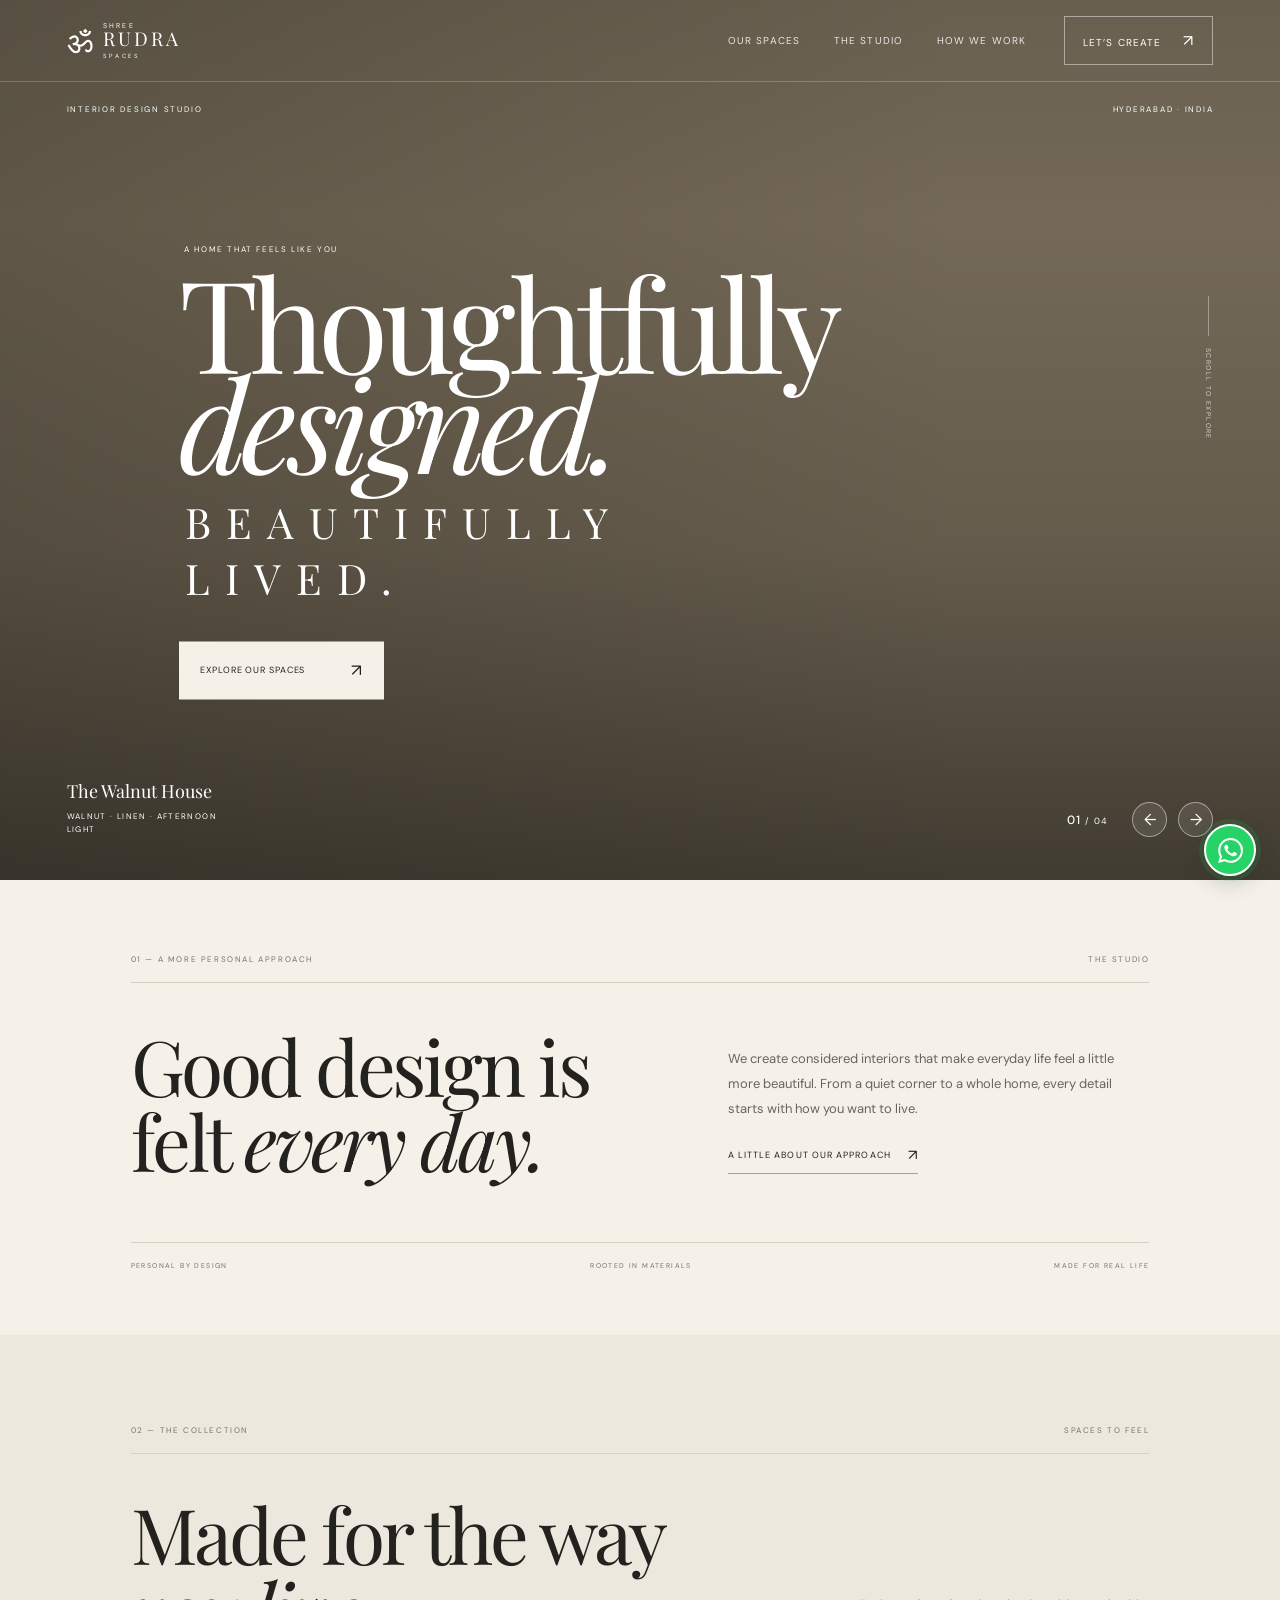
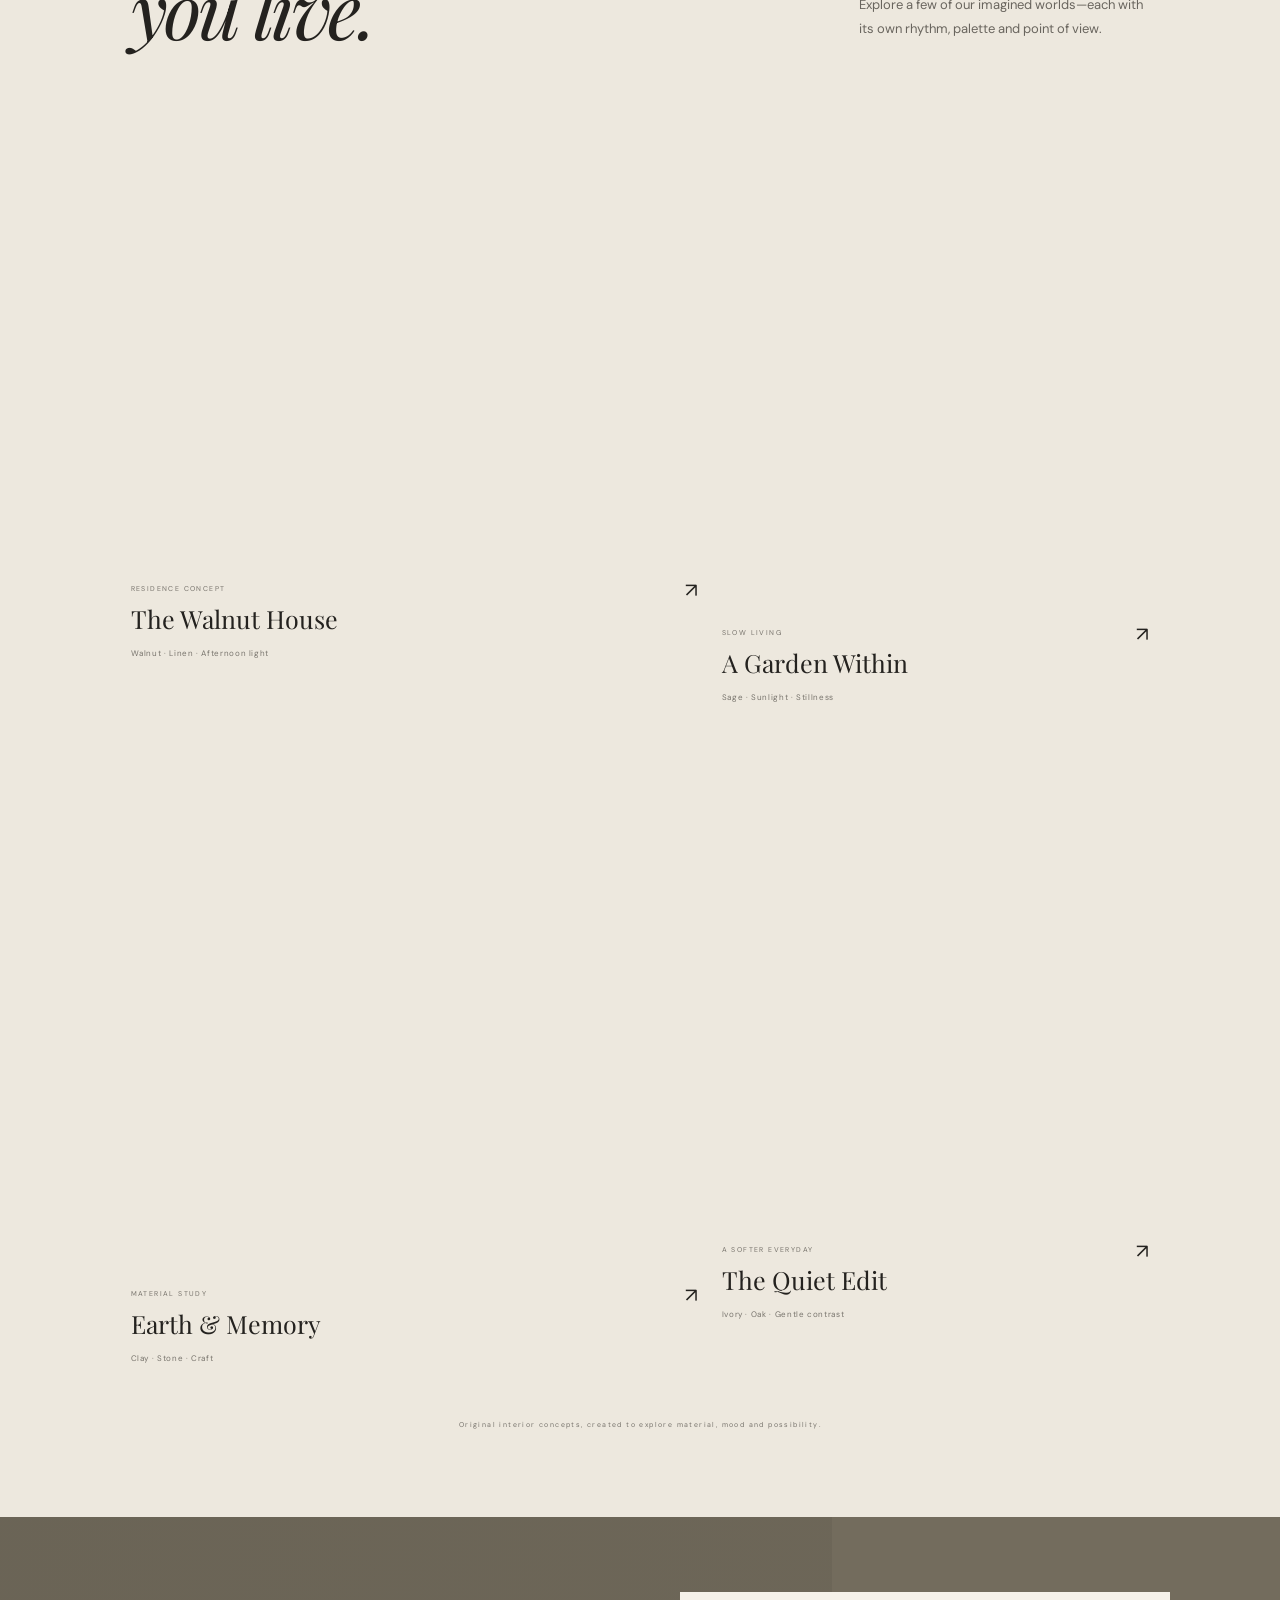
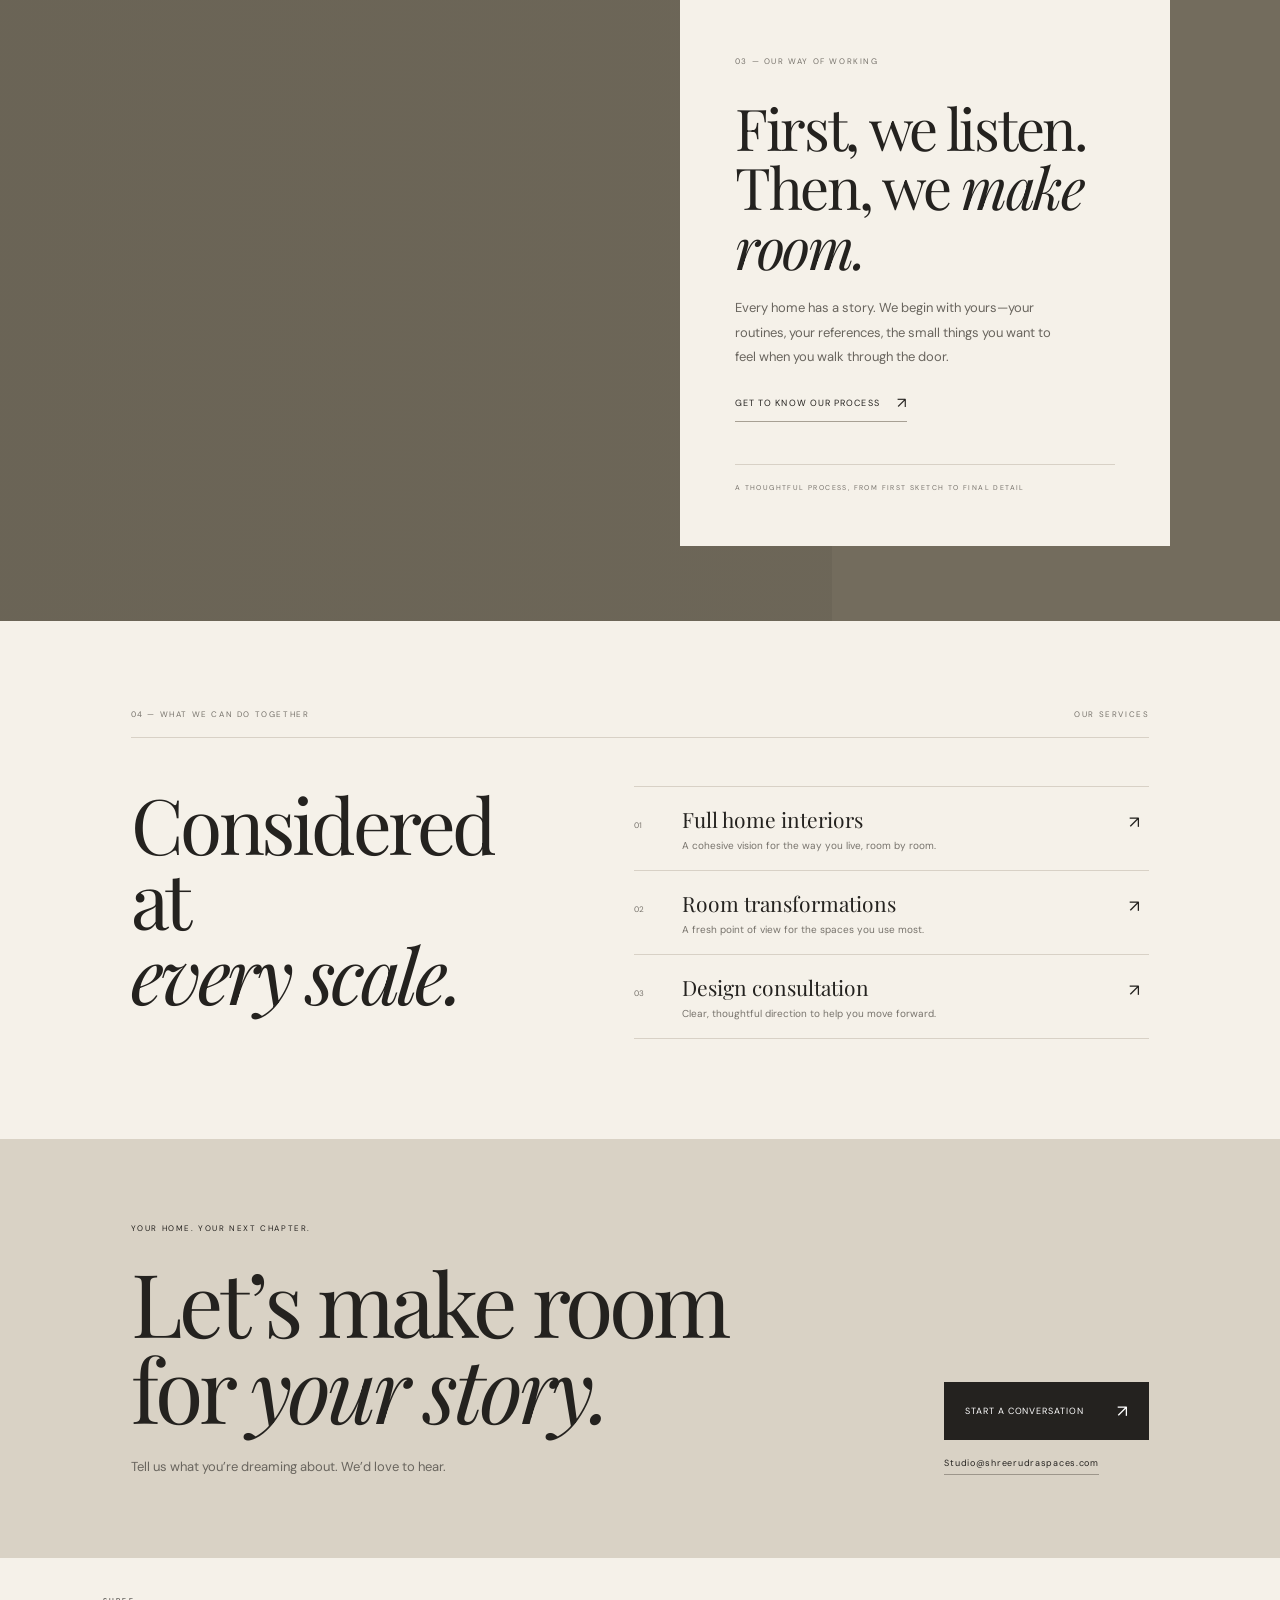
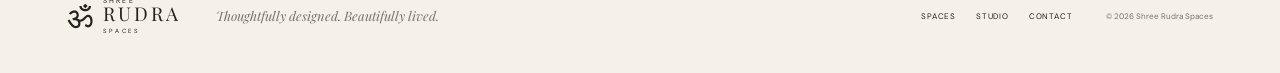
==== index.html @ 215e53d4 "Refresh WhatsApp icon styling on mobile" ====
<!doctype html>
<html lang="en">
  <head>
    <meta charset="UTF-8" />
    <meta name="viewport" content="width=device-width, initial-scale=1.0" />
    <meta name="theme-color" content="#f5f1e9" />
    <meta name="description" content="Shree Rudra Spaces creates thoughtful interiors shaped around the way you live." />
    <title>Shree Rudra Spaces — Thoughtfully designed. Beautifully lived.</title>
    <link rel="preconnect" href="https://fonts.googleapis.com" />
    <link rel="preconnect" href="https://fonts.gstatic.com" crossorigin />
    <link href="https://fonts.googleapis.com/css2?family=DM+Sans:wght@400;500;600&family=Playfair+Display:ital,wght@0,400;0,500;0,600;1,400;1,500&display=swap" rel="stylesheet" />
    <link rel="stylesheet" href="styles.css?v=3" />
    <script src="script.js" defer></script>
  </head>
  <body>
    <header class="site-header" id="top">
      <a class="brand" href="#top" aria-label="Shree Rudra Spaces home">
        <span class="brand-mark" aria-hidden="true">ॐ</span>
        <span class="brand-name"><small>SHREE</small><strong>RUDRA</strong><small class="brand-spaces">SPACES</small></span>
      </a>
      <nav class="desktop-nav" aria-label="Main navigation">
        <a href="#spaces">Our spaces</a><a href="#studio">The studio</a><a href="#process">How we work</a>
      </nav>
      <a class="header-cta" href="#contact">Let’s create <span aria-hidden="true">↗</span></a>
      <button class="menu-toggle" type="button" aria-label="Open navigation" aria-expanded="false"><span></span><span></span></button>
    </header>

    <main>
      <section class="hero" aria-label="Featured interior">
        <div class="hero-image" id="heroImage" role="img" aria-label="Warm contemporary living room with natural wood and linen"></div>
        <div class="hero-shade"></div>
        <div class="hero-topline"><span>INTERIOR DESIGN STUDIO</span><span>HYDERABAD · INDIA</span></div>
        <div class="hero-content">
          <p class="eyebrow hero-eyebrow">A HOME THAT FEELS LIKE YOU</p>
          <h1>Thoughtfully<br /><em>designed.</em></h1>
          <p class="hero-subtitle">Beautifully lived.</p>
          <a href="#spaces" class="button button-light">Explore our spaces <span>↗</span></a>
        </div>
        <div class="hero-caption"><span class="caption-title" id="slideTitle">The Walnut House</span><span id="slideNote">Walnut · Linen · Afternoon light</span></div>
        <div class="hero-controls"><span class="slide-count"><b id="slideNumber">01</b> / 04</span><button aria-label="Previous space" id="prevSlide">←</button><button aria-label="Next space" id="nextSlide">→</button></div>
        <a class="scroll-cue" href="#studio"><span></span> SCROLL TO EXPLORE</a>
      </section>

      <section class="intro section-pad" id="studio">
        <div class="section-kicker"><span>01 — A MORE PERSONAL APPROACH</span><span>THE STUDIO</span></div>
        <div class="intro-grid">
          <h2>Good design is<br />felt <em>every day.</em></h2>
          <div class="intro-copy"><p>We create considered interiors that make everyday life feel a little more beautiful. From a quiet corner to a whole home, every detail starts with how you want to live.</p><a class="text-link" href="#process">A little about our approach <span>↗</span></a></div>
        </div>
        <div class="values-row"><span>PERSONAL BY DESIGN</span><span>ROOTED IN MATERIALS</span><span>MADE FOR REAL LIFE</span></div>
      </section>

      <section class="spaces section-pad" id="spaces">
        <div class="section-kicker"><span>02 — THE COLLECTION</span><span>SPACES TO FEEL</span></div>
        <div class="section-heading"><h2>Made for the way<br /><em>you live.</em></h2><p>Explore a few of our imagined worlds—each with its own rhythm, palette and point of view.</p></div>
        <div class="project-grid">
          <a class="project-card project-large" href="#contact" aria-label="Discuss The Walnut House concept">
            <div class="project-image image-walnut"></div><div class="project-meta"><div><span class="project-type">RESIDENCE CONCEPT</span><h3>The Walnut House</h3><span class="project-tags">Walnut · Linen · Afternoon light</span></div><span class="project-arrow">↗</span></div>
          </a>
          <a class="project-card project-small garden-card" href="#contact" aria-label="Discuss A Garden Within concept">
            <div class="project-image image-garden"></div><div class="project-meta"><div><span class="project-type">SLOW LIVING</span><h3>A Garden Within</h3><span class="project-tags">Sage · Sunlight · Stillness</span></div><span class="project-arrow">↗</span></div>
          </a>
          <a class="project-card project-small earth-card" href="#contact" aria-label="Discuss Earth and Memory concept">
            <div class="project-image image-earth"></div><div class="project-meta"><div><span class="project-type">MATERIAL STUDY</span><h3>Earth &amp; Memory</h3><span class="project-tags">Clay · Stone · Craft</span></div><span class="project-arrow">↗</span></div>
          </a>
          <a class="project-card project-large quiet-card" href="#contact" aria-label="Discuss The Quiet Edit concept">
            <div class="project-image image-quiet"></div><div class="project-meta"><div><span class="project-type">A SOFTER EVERYDAY</span><h3>The Quiet Edit</h3><span class="project-tags">Ivory · Oak · Gentle contrast</span></div><span class="project-arrow">↗</span></div>
          </a>
        </div>
        <p class="concept-note">Original interior concepts, created to explore material, mood and possibility.</p>
      </section>

      <section class="manifesto" id="process">
        <div class="manifesto-image" role="img" aria-label="Natural textures and sunlight across a thoughtfully designed living space"></div>
        <div class="manifesto-panel"><span class="eyebrow">03 — OUR WAY OF WORKING</span><h2>First, we listen.<br />Then, we <em>make room.</em></h2><p>Every home has a story. We begin with yours—your routines, your references, the small things you want to feel when you walk through the door.</p><a class="text-link" href="#contact">Get to know our process <span>↗</span></a><div class="manifesto-index">A THOUGHTFUL PROCESS, FROM FIRST SKETCH TO FINAL DETAIL</div></div>
      </section>

      <section class="services section-pad">
        <div class="section-kicker"><span>04 — WHAT WE CAN DO TOGETHER</span><span>OUR SERVICES</span></div>
        <div class="services-row"><h2>Considered at<br /><em>every scale.</em></h2><div class="service-list"><div><span>01</span><h3>Full home interiors</h3><p>A cohesive vision for the way you live, room by room.</p><b>↗</b></div><div><span>02</span><h3>Room transformations</h3><p>A fresh point of view for the spaces you use most.</p><b>↗</b></div><div><span>03</span><h3>Design consultation</h3><p>Clear, thoughtful direction to help you move forward.</p><b>↗</b></div></div></div>
      </section>

      <section class="contact" id="contact">
        <div class="contact-text"><span class="eyebrow">YOUR HOME. YOUR NEXT CHAPTER.</span><h2>Let’s make room<br />for <em>your story.</em></h2><p>Tell us what you’re dreaming about. We’d love to hear.</p></div>
        <div class="contact-actions"><a class="button button-dark" href="https://wa.me/918121162266?text=Hi%20Shree%20Rudra%20Spaces%2C%20I%20would%20like%20to%20discuss%20my%20interiors" target="_blank" rel="noreferrer">Start a conversation <span>↗</span></a><a class="email-link" href="mailto:Studio@shreerudraspaces.com">Studio@shreerudraspaces.com</a></div>
      </section>
    </main>

    <footer class="site-footer"><a class="brand footer-brand" href="#top"><span class="brand-mark" aria-hidden="true">ॐ</span><span class="brand-name"><small>SHREE</small><strong>RUDRA</strong><small class="brand-spaces">SPACES</small></span></a><p>Thoughtfully designed. Beautifully lived.</p><div class="footer-links"><a href="#spaces">Spaces</a><a href="#studio">Studio</a><a href="#contact">Contact</a></div><span class="copyright">© 2026 Shree Rudra Spaces</span></footer>
    <a class="whatsapp-float" href="https://wa.me/918121162266?text=Hi%20Shree%20Rudra%20Spaces%2C%20I%20would%20like%20to%20discuss%20my%20interiors" target="_blank" rel="noreferrer" aria-label="Discuss your project on WhatsApp" title="Chat with us on WhatsApp">
      <svg viewBox="0 0 24 24" aria-hidden="true" focusable="false"><path d="M20.52 3.48A11.82 11.82 0 0 0 12.1 0C5.55 0 .22 5.33.22 11.89c0 2.1.55 4.16 1.6 5.97L.12 24l6.28-1.65a11.9 11.9 0 0 0 5.69 1.45h.01c6.55 0 11.89-5.34 11.9-11.9a11.82 11.82 0 0 0-3.48-8.42ZM12.1 21.78h-.01a9.88 9.88 0 0 1-5.03-1.38l-.36-.21-3.73.98.99-3.64-.24-.37a9.84 9.84 0 0 1-1.51-5.27c0-5.46 4.44-9.9 9.9-9.9a9.83 9.83 0 0 1 7.01 2.9 9.83 9.83 0 0 1 2.9 7.02c0 5.45-4.45 9.88-9.92 9.88Zm5.43-7.41c-.3-.15-1.76-.87-2.03-.97-.27-.1-.47-.15-.67.15-.2.3-.77.97-.94 1.17-.17.2-.35.22-.64.07-.3-.15-1.26-.46-2.4-1.47-.88-.79-1.48-1.76-1.65-2.06-.17-.3-.02-.46.13-.61.13-.13.3-.35.45-.52.15-.18.2-.3.3-.5.1-.2.05-.37-.03-.52-.07-.15-.67-1.62-.91-2.21-.24-.58-.49-.5-.67-.51l-.57-.01c-.2 0-.52.07-.79.37-.27.3-1.04 1.02-1.04 2.48 0 1.47 1.06 2.88 1.21 3.08.15.2 2.09 3.2 5.07 4.49.71.31 1.26.49 1.69.63.71.23 1.36.2 1.87.12.57-.08 1.76-.72 2.01-1.41.25-.7.25-1.29.17-1.42-.07-.12-.27-.2-.57-.35Z"/></svg>
    </a>
    <div class="mobile-menu" aria-hidden="true"><nav aria-label="Mobile navigation"><a href="#spaces">Our spaces <span>↗</span></a><a href="#studio">The studio <span>↗</span></a><a href="#process">How we work <span>↗</span></a><a href="#contact">Let’s create <span>↗</span></a></nav><p>SHREE RUDRA SPACES · HYDERABAD</p></div>
  </body>
</html>
---- styles.css ----
:root{--paper:#f5f1e9;--ink:#24221f;--muted:#77736c;--line:#d8d1c6;--olive:#65705b;--serif:'Playfair Display',Georgia,serif;--sans:'DM Sans',Arial,sans-serif}*{box-sizing:border-box}html{scroll-behavior:smooth}body{margin:0;background:var(--paper);color:var(--ink);font-family:var(--sans);font-size:14px;-webkit-font-smoothing:antialiased}a{color:inherit;text-decoration:none}button{font:inherit}.site-header{position:absolute;z-index:20;top:0;left:0;width:100%;height:82px;padding:0 5.2%;display:flex;align-items:center;justify-content:space-between;color:#fff;border-bottom:1px solid #ffffff35}.brand{display:flex;align-items:center;gap:10px}.brand-mark{font-family:var(--serif);font-size:31px;line-height:1}.brand-name{display:grid;line-height:1.05;letter-spacing:.16em}.brand-name small{font-size:7px;letter-spacing:.33em}.brand-name strong{font-family:var(--serif);font-weight:400;font-size:19px;letter-spacing:.17em}.brand-name .brand-spaces{font-size:6px;letter-spacing:.45em;margin-top:4px}.desktop-nav{display:flex;gap:34px;margin-left:auto;margin-right:38px}.desktop-nav a,.header-cta{font-size:10px;letter-spacing:.11em;text-transform:uppercase}.desktop-nav a{opacity:.86;transition:opacity .2s}.desktop-nav a:hover{opacity:1}.header-cta{border:1px solid #ffffff75;padding:13px 18px}.header-cta span{font-size:16px;margin-left:18px}.menu-toggle{display:none}.hero{height:min(880px,100svh);min-height:650px;position:relative;overflow:hidden;color:white;background:#746957}.hero-image,.hero-shade,.manifesto-image{position:absolute;inset:0}.hero-image{background-image:url('https://images.unsplash.com/photo-1600210492486-724fe5c67fb0?auto=format&fit=crop&w=2200&q=88');background-size:cover;background-position:center 53%;transition:background-image .6s ease,transform 1.1s ease}.hero:hover .hero-image{transform:scale(1.025)}.hero-shade{background:linear-gradient(180deg,#1a19151f 0%,#1a191500 25%,#1a19152b 62%,#1a191592 100%),linear-gradient(90deg,#17151038,transparent 75%)}.hero-topline{position:absolute;top:104px;left:5.2%;right:5.2%;display:flex;justify-content:space-between;font-size:8px;letter-spacing:.22em}.hero-content{position:absolute;left:14%;top:50%;transform:translateY(-43%);max-width:540px}.eyebrow,.section-kicker,.project-type,.values-row,.concept-note,.manifesto-index,.scroll-cue{font-size:8px;letter-spacing:.2em}.hero-eyebrow{margin:0 0 18px 5px}.hero h1{font-family:var(--serif);font-weight:400;font-size:clamp(72px,10vw,150px);line-height:.78;letter-spacing:-.055em;margin:0}.hero h1 em,.section-heading h2 em,.intro h2 em,.manifesto-panel h2 em,.services h2 em,.contact h2 em{font-weight:400}.hero-subtitle{font-family:var(--serif);font-size:clamp(22px,3.5vw,42px);letter-spacing:.36em;text-transform:uppercase;margin:22px 0 35px 6px}.button{display:inline-flex;align-items:center;justify-content:space-between;gap:28px;padding:18px 21px;font-size:9px;letter-spacing:.1em;text-transform:uppercase;min-width:205px}.button span{font-size:17px}.button-light{background:var(--paper);color:var(--ink)}.hero-caption{position:absolute;left:5.2%;bottom:44px;display:flex;flex-direction:column;gap:7px}.caption-title{font-family:var(--serif);font-size:18px}.hero-caption span:last-child{font-size:8px;letter-spacing:.17em;text-transform:uppercase;max-width:170px;line-height:1.6}.hero-controls{position:absolute;right:5.2%;bottom:43px;display:flex;align-items:center;gap:11px}.slide-count{font-size:9px;letter-spacing:.15em;margin-right:13px}.slide-count b{font-weight:500;font-size:12px}.hero-controls button{height:35px;width:35px;color:white;background:#ffffff18;border:1px solid #ffffff75;border-radius:50%;cursor:pointer;font-size:16px;transition:background .2s}.hero-controls button:hover{background:#ffffff46}.scroll-cue{position:absolute;bottom:50%;right:5.2%;writing-mode:vertical-rl;display:flex;align-items:center;gap:12px;opacity:.7;font-size:7px}.scroll-cue span{height:40px;border-left:1px solid #ffffff85}.section-pad{padding:92px 10.2%}.intro{padding-top:74px;padding-bottom:65px}.section-kicker{display:flex;justify-content:space-between;color:var(--muted);padding-bottom:18px;border-bottom:1px solid var(--line)}.intro-grid{display:grid;grid-template-columns:1.1fr .9fr;gap:8%;align-items:end;padding:45px 0 63px}.intro h2,.section-heading h2,.services h2,.contact h2{font-family:var(--serif);font-weight:400;font-size:clamp(44px,6vw,82px);line-height:.98;letter-spacing:-.045em;margin:0}.intro-copy{max-width:390px;padding-bottom:5px}.intro-copy p,.section-heading p,.manifesto-panel>p,.contact-text>p{font-size:13px;line-height:1.9;color:#69655e;margin:0 0 22px}.text-link{display:inline-flex;align-items:center;gap:17px;font-size:9px;letter-spacing:.12em;text-transform:uppercase;border-bottom:1px solid #a7a094;padding-bottom:8px}.text-link span{font-size:15px}.values-row{display:flex;justify-content:space-between;padding-top:18px;border-top:1px solid var(--line);color:#77736c;font-size:7px}.spaces{background:#ede8de;padding-top:90px;padding-bottom:88px}.section-heading{display:flex;justify-content:space-between;align-items:end;padding:42px 0 45px}.section-heading p{max-width:290px;margin:0 0 4px}.project-grid{display:grid;grid-template-columns:1.14fr .86fr;gap:48px 24px;align-items:start}.project-card{display:block;min-width:0}.project-small{margin-top:104px}.project-image{height:410px;background-size:cover;background-position:center;transition:transform .8s cubic-bezier(.2,.7,.2,1)}.project-card:hover .project-image{transform:scale(1.025)}.project-large .project-image{height:470px}.image-walnut{background-image:url('https://images.unsplash.com/photo-1600210492486-724fe5c67fb0?auto=format&fit=crop&w=1300&q=85')}.image-garden{background-image:url('https://images.unsplash.com/photo-1600607687939-ce8a6c25118c?auto=format&fit=crop&w=1100&q=85')}.image-earth{background-image:url('https://images.unsplash.com/photo-1600566753086-00f18fb6b3ea?auto=format&fit=crop&w=1100&q=85')}.image-quiet{background-image:url('https://images.unsplash.com/photo-1600607687920-4e2a09cf159d?auto=format&fit=crop&w=1300&q=85')}.project-meta{display:flex;justify-content:space-between;align-items:start;padding-top:16px}.project-type{color:var(--muted);font-size:7px}.project-meta h3{font-family:var(--serif);font-size:25px;font-weight:400;margin:7px 0}.project-tags{font-size:8px;letter-spacing:.08em;color:#77736c}.project-arrow{font-size:20px;transition:transform .2s}.project-card:hover .project-arrow{transform:translate(3px,-3px)}.concept-note{text-align:center;color:var(--muted);font-size:7px;margin:55px 0 0}.manifesto{position:relative;min-height:610px;background:#736c5d;display:flex;justify-content:flex-end;align-items:center;padding:75px 10.2%;color:white;overflow:hidden}.manifesto-image{right:35%;background-image:linear-gradient(90deg,#25241d1c,#25241d15),url('https://images.unsplash.com/photo-1616486338812-3dadae4b4ace?auto=format&fit=crop&w=1500&q=85');background-size:cover;background-position:center}.manifesto-panel{position:relative;z-index:1;background:var(--paper);color:var(--ink);width:min(490px,54%);padding:58px 55px 52px;margin-right:-2%}.manifesto-panel .eyebrow{color:var(--muted)}.manifesto-panel h2{font-family:var(--serif);font-size:clamp(36px,4.5vw,60px);font-weight:400;line-height:1.03;letter-spacing:-.04em;margin:30px 0 20px}.manifesto-panel>p{max-width:330px}.manifesto-index{color:var(--muted);border-top:1px solid var(--line);margin-top:42px;padding-top:17px;font-size:7px;line-height:1.7}.services{padding-top:88px;padding-bottom:100px}.services-row{display:grid;grid-template-columns:.85fr 1.15fr;gap:12%;padding-top:48px}.service-list>div{display:grid;grid-template-columns:32px 1fr 20px;column-gap:16px;align-items:baseline;padding:18px 0;border-bottom:1px solid var(--line)}.service-list>div:first-child{border-top:1px solid var(--line)}.service-list>div>span{font-size:8px;color:var(--muted)}.service-list h3{font-family:var(--serif);font-size:21px;font-weight:400;margin:0}.service-list p{grid-column:2;margin:6px 0 0;color:var(--muted);font-size:10px}.service-list b{grid-column:3;grid-row:1/3;font-weight:400;font-size:17px}.contact{background:#d9d2c5;padding:78px 10.2%;display:flex;justify-content:space-between;align-items:end;gap:30px}.contact h2{font-size:clamp(48px,7vw,88px);margin:24px 0}.contact-text>p{margin:0}.contact-actions{display:flex;flex-direction:column;align-items:flex-start;gap:17px;padding-bottom:5px}.button-dark{background:var(--ink);color:white}.email-link{font-size:9px;letter-spacing:.08em;border-bottom:1px solid #9d968b;padding-bottom:5px}.site-footer{padding:36px 5.2%;display:grid;grid-template-columns:auto 1fr auto auto;align-items:center;gap:34px}.footer-brand{color:var(--ink)}.site-footer>p{font-family:var(--serif);font-style:italic;color:var(--muted);font-size:13px}.footer-links{display:flex;gap:20px;font-size:8px;letter-spacing:.1em;text-transform:uppercase}.copyright{font-size:8px;color:var(--muted)}.whatsapp-float{position:fixed;z-index:14;right:24px;bottom:24px;height:47px;width:47px;display:grid;place-items:center;background:#f8f5ef;color:#4d735e;border-radius:50%;box-shadow:0 4px 24px #1c1a151e;font-size:21px}.mobile-menu{display:none}
@media(max-width:800px){.site-header{height:72px;padding:0 6%}.desktop-nav,.header-cta{display:none}.menu-toggle{display:flex;flex-direction:column;gap:6px;align-items:center;justify-content:center;width:42px;height:42px;background:#ffffff12;border:1px solid #ffffff75;border-radius:50%;z-index:24}.menu-toggle span{width:15px;border-top:1px solid white;transition:transform .25s}.menu-toggle[aria-expanded=true] span:first-child{transform:translateY(3.5px) rotate(45deg)}.menu-toggle[aria-expanded=true] span:last-child{transform:translateY(-3.5px) rotate(-45deg)}.mobile-menu{position:fixed;display:flex;z-index:19;inset:0;background:var(--paper);color:var(--ink);padding:130px 8% 35px;flex-direction:column;justify-content:space-between;opacity:0;visibility:hidden;transition:opacity .25s,visibility .25s}.mobile-menu.open{opacity:1;visibility:visible}.mobile-menu nav{display:flex;flex-direction:column}.mobile-menu nav a{font-family:var(--serif);font-size:clamp(38px,10vw,58px);padding:17px 0;border-bottom:1px solid var(--line)}.mobile-menu nav a span{font-family:var(--sans);font-size:15px;float:right;margin-top:13px}.mobile-menu p{font-size:8px;letter-spacing:.18em;color:var(--muted)}.hero{min-height:620px;height:92svh}.hero-image{background-position:58% center}.hero-content{left:8%;top:49%;transform:translateY(-40%)}.hero h1{font-size:clamp(72px,14vw,118px)}.hero-subtitle{font-size:clamp(18px,4vw,30px);letter-spacing:.28em}.hero-topline{left:8%;right:8%;top:94px;font-size:7px}.scroll-cue{display:none}.hero-caption{left:8%;bottom:35px}.hero-controls{right:8%;bottom:35px}.section-pad{padding-left:8%;padding-right:8%}.intro{padding-top:63px}.intro-grid{gap:28px;padding:36px 0 45px}.intro h2,.section-heading h2,.services h2{font-size:clamp(44px,8vw,66px)}.section-heading{align-items:start;gap:28px}.section-heading p{max-width:220px}.project-grid{gap:36px 18px}.project-image{height:300px}.project-large .project-image{height:370px}.project-small{margin-top:75px}.manifesto{padding:60px 7%;min-height:550px}.manifesto-image{right:28%}.manifesto-panel{width:62%;padding:42px 35px;margin-right:0}.services-row{gap:7%}.contact{padding:66px 8%}.site-footer{grid-template-columns:auto 1fr auto;gap:20px;padding:32px 6%}.site-footer>p{display:none}.copyright{grid-column:2/4;text-align:right}}
@media(max-width:560px){.hero{height:88svh;min-height:590px}.hero-image{background-position:58% center}.hero-shade{background:linear-gradient(180deg,#15140f32 0%,#15140f05 25%,#15140f25 55%,#15140fa6 100%)}.hero-topline{top:88px}.hero-content{left:8%;right:5%;top:47%}.hero h1{font-size:clamp(68px,18vw,95px)}.hero-subtitle{margin-top:18px;margin-bottom:28px}.button{min-width:190px;padding:16px 18px}.hero-caption{bottom:29px;max-width:145px}.caption-title{font-size:16px}.hero-controls{bottom:29px;gap:7px}.slide-count{margin-right:4px}.hero-controls button{height:32px;width:32px}.section-pad{padding:62px 7%}.section-kicker{font-size:7px;letter-spacing:.14em}.intro-grid{grid-template-columns:1fr;padding:34px 0 38px;gap:22px}.intro h2,.section-heading h2,.services h2{font-size:52px}.intro-copy p,.section-heading p,.manifesto-panel>p,.contact-text>p{font-size:12px}.values-row{gap:11px;font-size:6px;letter-spacing:.1em}.spaces{padding-top:62px;padding-bottom:62px}.section-heading{display:block;padding:34px 0 30px}.section-heading p{max-width:310px;margin-top:19px}.project-grid{grid-template-columns:1fr;gap:31px}.project-small{margin-top:0}.project-image,.project-large .project-image{height:clamp(260px,78vw,390px)}.project-meta h3{font-size:23px}.concept-note{line-height:1.8;margin-top:35px}.manifesto{min-height:0;padding:230px 7% 0;display:block;background:#ded8cc}.manifesto-image{inset:0 0 auto;height:300px}.manifesto-panel{width:100%;padding:38px 27px 32px;margin:0;transform:translateY(0)}.manifesto-panel h2{font-size:43px;margin:23px 0 17px}.manifesto-index{margin-top:28px}.services{padding-top:62px;padding-bottom:66px}.services-row{grid-template-columns:1fr;padding-top:34px;gap:29px}.service-list>div{grid-template-columns:25px 1fr 18px;gap:10px}.service-list h3{font-size:19px}.contact{display:block;padding:60px 7%}.contact h2{font-size:56px;margin:23px 0 16px}.contact-actions{margin-top:30px}.site-footer{grid-template-columns:auto 1fr;gap:22px;padding:28px 7%}.footer-links{grid-column:1/3;grid-row:2;justify-content:space-between;border-top:1px solid var(--line);padding-top:18px}.copyright{grid-column:1/3;text-align:left;font-size:7px}.whatsapp-float{right:15px;bottom:15px;width:43px;height:43px}.brand-name strong{font-size:17px}}
@media(prefers-reduced-motion:reduce){html{scroll-behavior:auto}*,*::before,*::after{transition-duration:.01ms!important;animation-duration:.01ms!important}}

/* Branded, high-contrast WhatsApp shortcut */
.whatsapp-float{width:52px;height:52px;background:#25d366;color:#fff;border:2px solid #fff;box-shadow:0 6px 22px #172a1d38,0 0 0 5px #25d36624;transition:transform .2s ease,box-shadow .2s ease,background-color .2s ease}
.whatsapp-float svg{display:block;width:25px;height:25px;fill:#fff}
.whatsapp-float:hover{background:#1fbd5a;transform:translateY(-3px);box-shadow:0 10px 26px #172a1d48,0 0 0 6px #25d3662b}
.whatsapp-float:focus-visible{outline:3px solid #24221f;outline-offset:4px}
@media(max-width:560px){.whatsapp-float{width:48px;height:48px}}
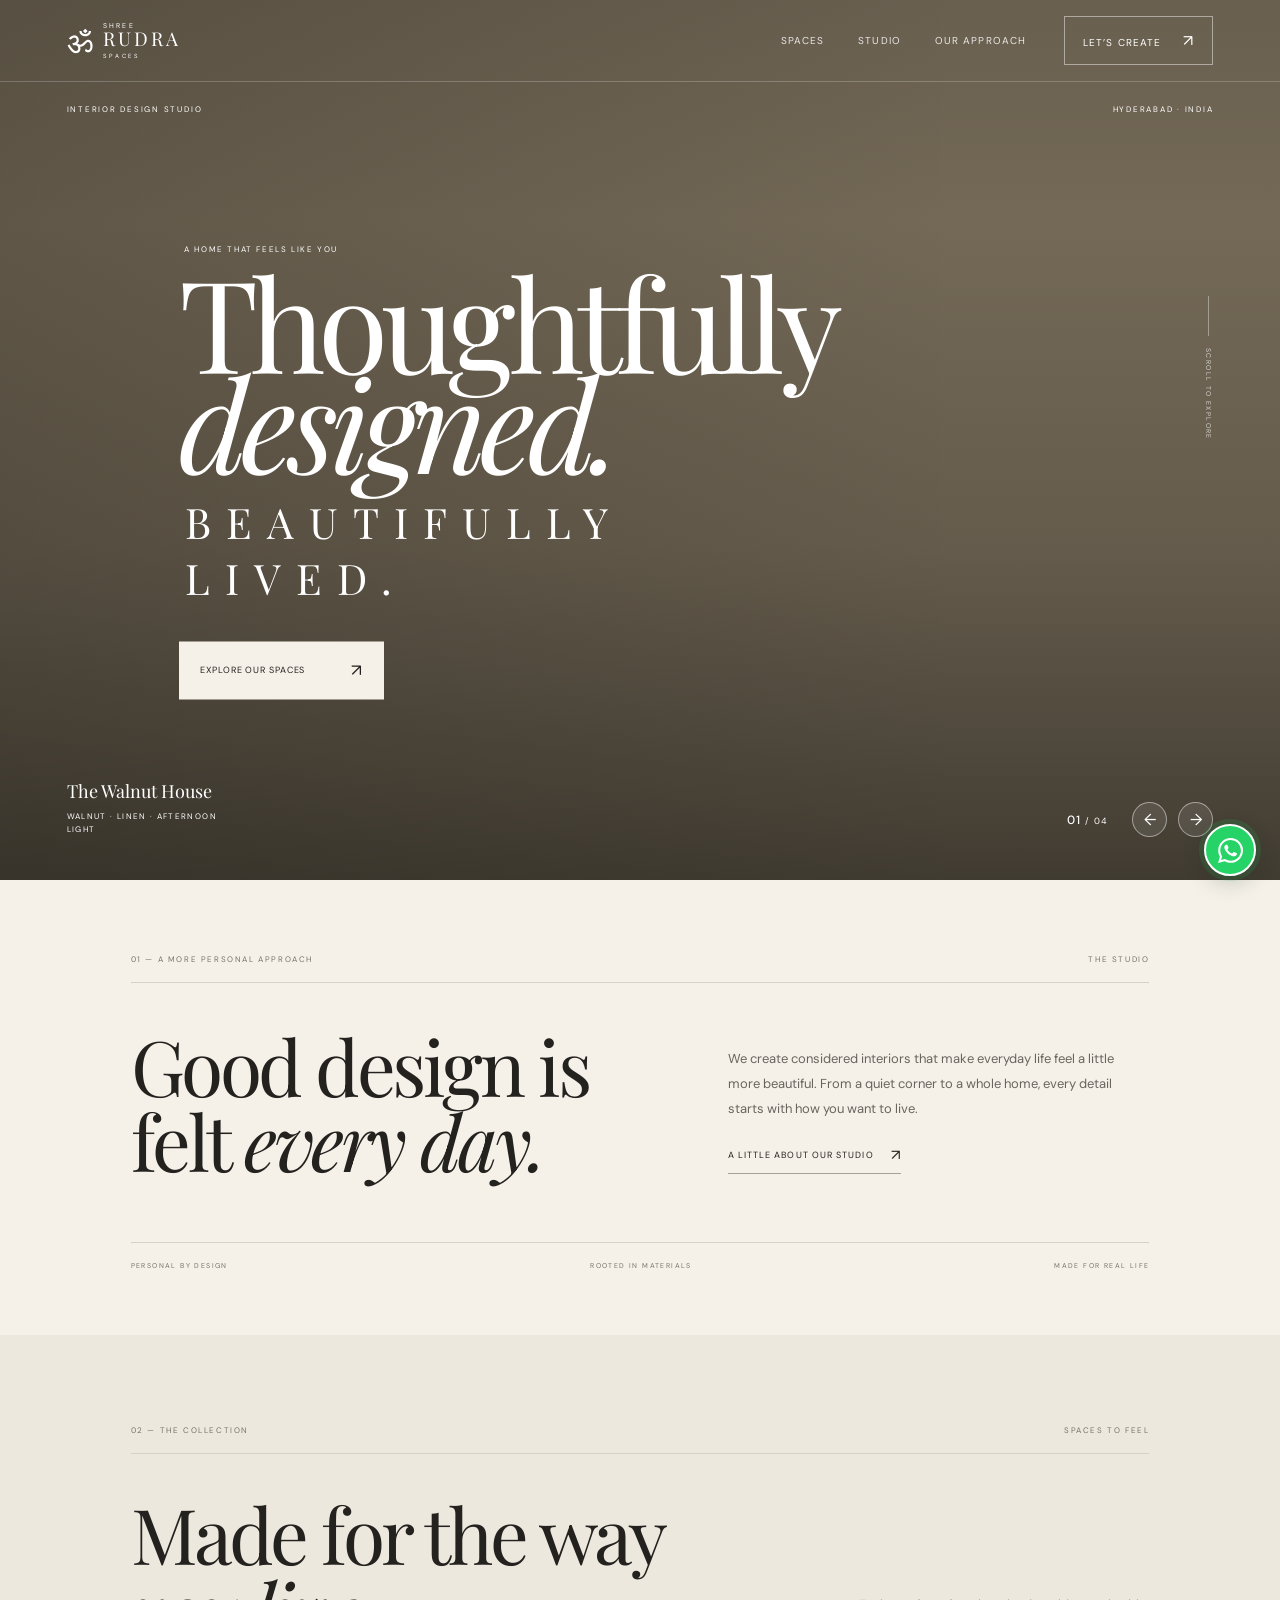
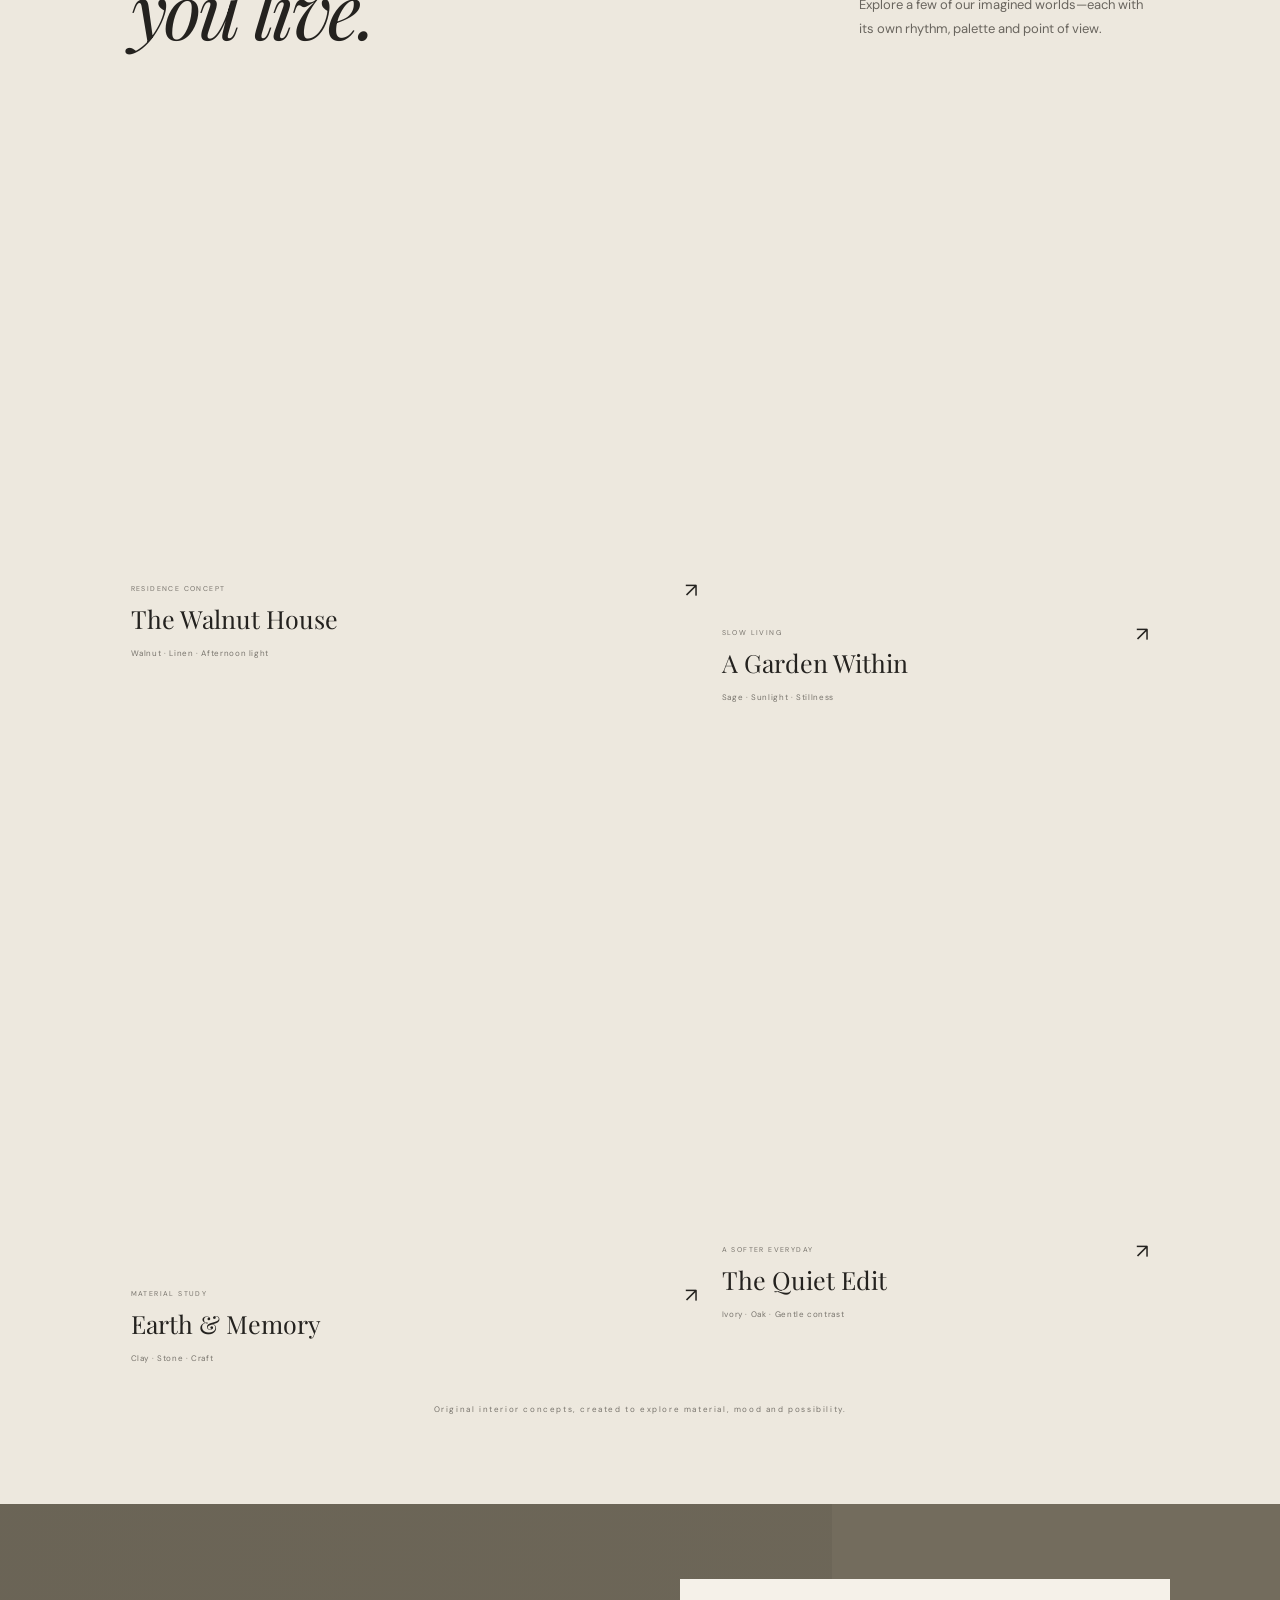
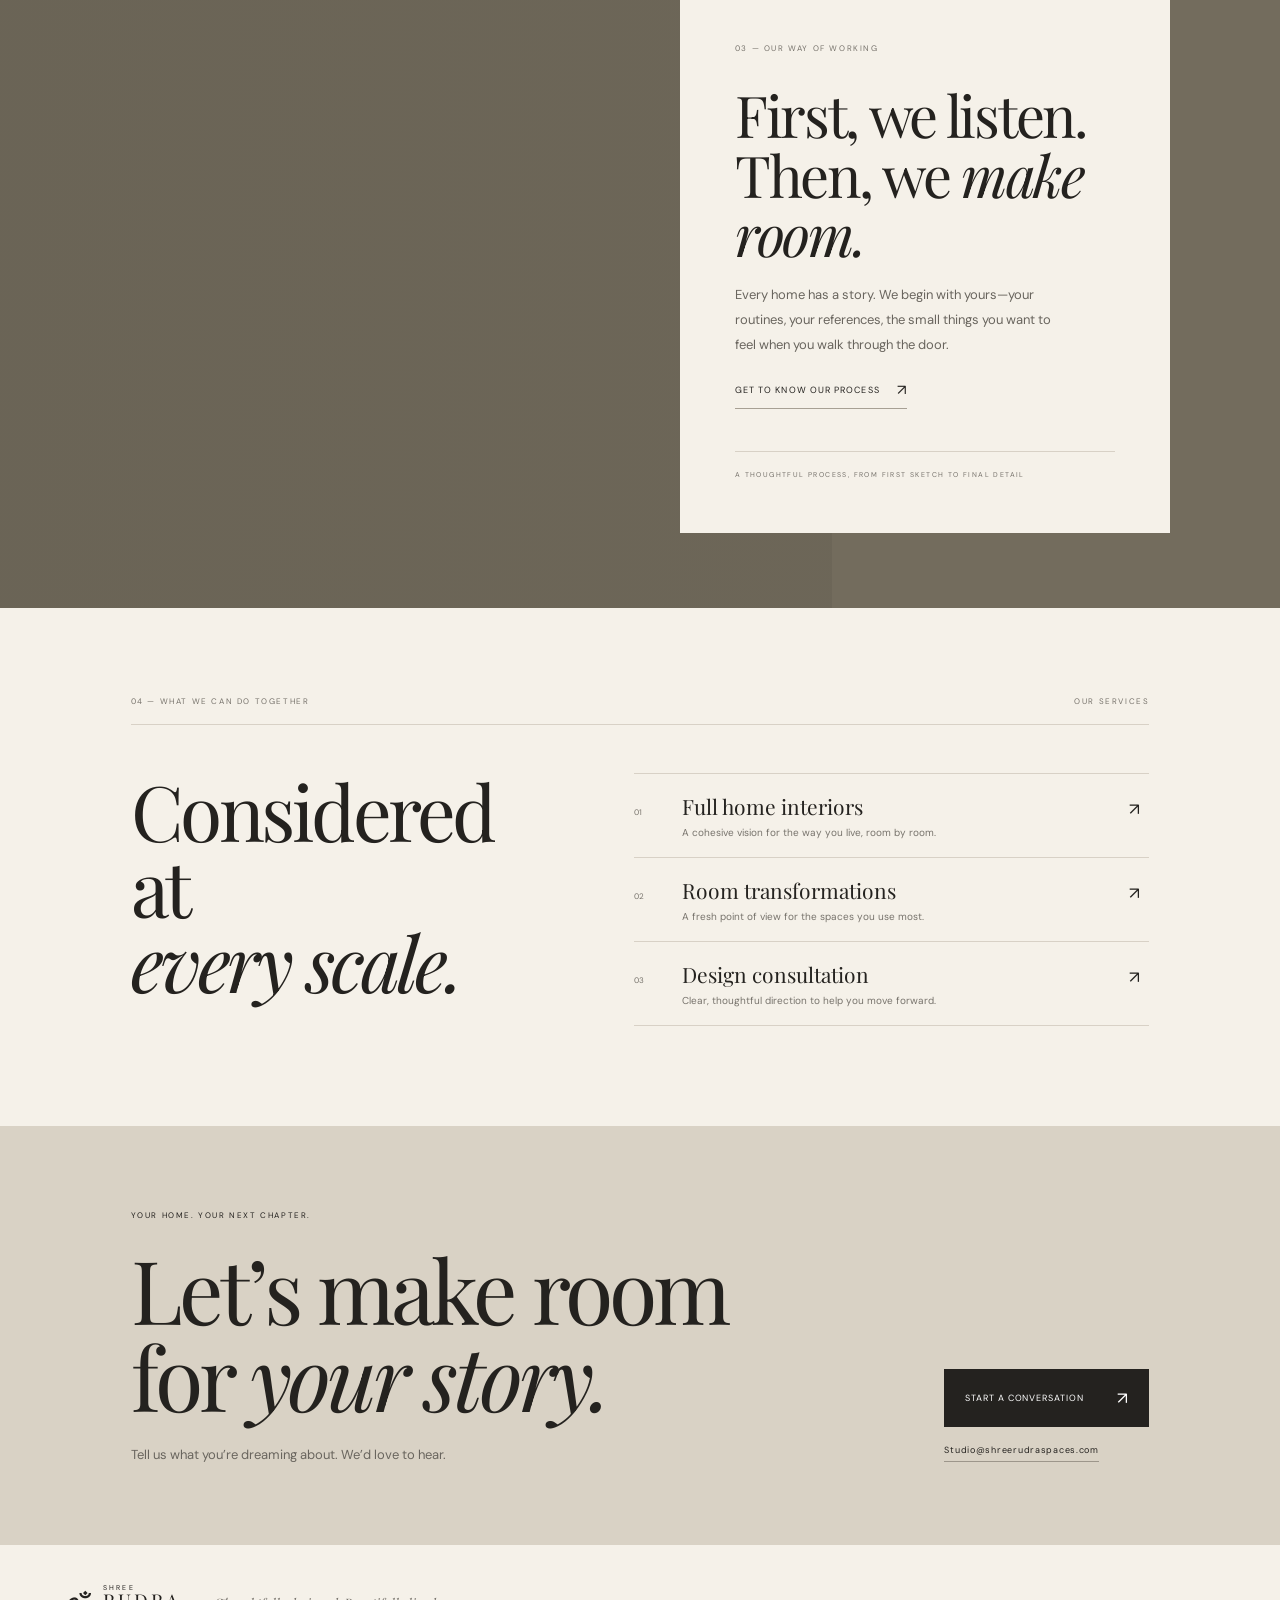
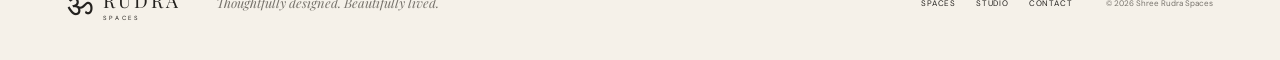
==== commit 3f0c0fb5: "Expand studio website pages and enquiry flow" ====
--- a/index.html
+++ b/index.html
@@ -9,19 +9,19 @@
     <link rel="preconnect" href="https://fonts.googleapis.com" />
     <link rel="preconnect" href="https://fonts.gstatic.com" crossorigin />
     <link href="https://fonts.googleapis.com/css2?family=DM+Sans:wght@400;500;600&family=Playfair+Display:ital,wght@0,400;0,500;0,600;1,400;1,500&display=swap" rel="stylesheet" />
-    <link rel="stylesheet" href="styles.css?v=3" />
+    <link rel="stylesheet" href="styles.css?v=5" />
     <script src="script.js" defer></script>
   </head>
   <body>
     <header class="site-header" id="top">
-      <a class="brand" href="#top" aria-label="Shree Rudra Spaces home">
+      <a class="brand" href="index.html" aria-label="Shree Rudra Spaces home">
         <span class="brand-mark" aria-hidden="true">ॐ</span>
         <span class="brand-name"><small>SHREE</small><strong>RUDRA</strong><small class="brand-spaces">SPACES</small></span>
       </a>
       <nav class="desktop-nav" aria-label="Main navigation">
-        <a href="#spaces">Our spaces</a><a href="#studio">The studio</a><a href="#process">How we work</a>
+        <a href="spaces.html">Spaces</a><a href="studio.html">Studio</a><a href="approach.html">Our approach</a>
       </nav>
-      <a class="header-cta" href="#contact">Let’s create <span aria-hidden="true">↗</span></a>
+      <a class="header-cta" href="contact.html">Let’s create <span aria-hidden="true">↗</span></a>
       <button class="menu-toggle" type="button" aria-label="Open navigation" aria-expanded="false"><span></span><span></span></button>
     </header>
 
@@ -34,7 +34,7 @@
           <p class="eyebrow hero-eyebrow">A HOME THAT FEELS LIKE YOU</p>
           <h1>Thoughtfully<br /><em>designed.</em></h1>
           <p class="hero-subtitle">Beautifully lived.</p>
-          <a href="#spaces" class="button button-light">Explore our spaces <span>↗</span></a>
+          <a href="spaces.html" class="button button-light">Explore our spaces <span>↗</span></a>
         </div>
         <div class="hero-caption"><span class="caption-title" id="slideTitle">The Walnut House</span><span id="slideNote">Walnut · Linen · Afternoon light</span></div>
         <div class="hero-controls"><span class="slide-count"><b id="slideNumber">01</b> / 04</span><button aria-label="Previous space" id="prevSlide">←</button><button aria-label="Next space" id="nextSlide">→</button></div>
@@ -45,7 +45,7 @@
         <div class="section-kicker"><span>01 — A MORE PERSONAL APPROACH</span><span>THE STUDIO</span></div>
         <div class="intro-grid">
           <h2>Good design is<br />felt <em>every day.</em></h2>
-          <div class="intro-copy"><p>We create considered interiors that make everyday life feel a little more beautiful. From a quiet corner to a whole home, every detail starts with how you want to live.</p><a class="text-link" href="#process">A little about our approach <span>↗</span></a></div>
+          <div class="intro-copy"><p>We create considered interiors that make everyday life feel a little more beautiful. From a quiet corner to a whole home, every detail starts with how you want to live.</p><a class="text-link" href="studio.html">A little about our studio <span>↗</span></a></div>
         </div>
         <div class="values-row"><span>PERSONAL BY DESIGN</span><span>ROOTED IN MATERIALS</span><span>MADE FOR REAL LIFE</span></div>
       </section>
@@ -54,16 +54,16 @@
         <div class="section-kicker"><span>02 — THE COLLECTION</span><span>SPACES TO FEEL</span></div>
         <div class="section-heading"><h2>Made for the way<br /><em>you live.</em></h2><p>Explore a few of our imagined worlds—each with its own rhythm, palette and point of view.</p></div>
         <div class="project-grid">
-          <a class="project-card project-large" href="#contact" aria-label="Discuss The Walnut House concept">
+          <a class="project-card project-large" href="project.html?id=walnut" aria-label="View The Walnut House concept">
             <div class="project-image image-walnut"></div><div class="project-meta"><div><span class="project-type">RESIDENCE CONCEPT</span><h3>The Walnut House</h3><span class="project-tags">Walnut · Linen · Afternoon light</span></div><span class="project-arrow">↗</span></div>
           </a>
-          <a class="project-card project-small garden-card" href="#contact" aria-label="Discuss A Garden Within concept">
+          <a class="project-card project-small garden-card" href="project.html?id=sage" aria-label="View A Garden Within concept">
             <div class="project-image image-garden"></div><div class="project-meta"><div><span class="project-type">SLOW LIVING</span><h3>A Garden Within</h3><span class="project-tags">Sage · Sunlight · Stillness</span></div><span class="project-arrow">↗</span></div>
           </a>
-          <a class="project-card project-small earth-card" href="#contact" aria-label="Discuss Earth and Memory concept">
+          <a class="project-card project-small earth-card" href="project.html?id=clay" aria-label="View Earth and Memory concept">
             <div class="project-image image-earth"></div><div class="project-meta"><div><span class="project-type">MATERIAL STUDY</span><h3>Earth &amp; Memory</h3><span class="project-tags">Clay · Stone · Craft</span></div><span class="project-arrow">↗</span></div>
           </a>
-          <a class="project-card project-large quiet-card" href="#contact" aria-label="Discuss The Quiet Edit concept">
+          <a class="project-card project-large quiet-card" href="project.html?id=quiet" aria-label="View The Quiet Edit concept">
             <div class="project-image image-quiet"></div><div class="project-meta"><div><span class="project-type">A SOFTER EVERYDAY</span><h3>The Quiet Edit</h3><span class="project-tags">Ivory · Oak · Gentle contrast</span></div><span class="project-arrow">↗</span></div>
           </a>
         </div>
@@ -72,7 +72,7 @@
 
       <section class="manifesto" id="process">
         <div class="manifesto-image" role="img" aria-label="Natural textures and sunlight across a thoughtfully designed living space"></div>
-        <div class="manifesto-panel"><span class="eyebrow">03 — OUR WAY OF WORKING</span><h2>First, we listen.<br />Then, we <em>make room.</em></h2><p>Every home has a story. We begin with yours—your routines, your references, the small things you want to feel when you walk through the door.</p><a class="text-link" href="#contact">Get to know our process <span>↗</span></a><div class="manifesto-index">A THOUGHTFUL PROCESS, FROM FIRST SKETCH TO FINAL DETAIL</div></div>
+        <div class="manifesto-panel"><span class="eyebrow">03 — OUR WAY OF WORKING</span><h2>First, we listen.<br />Then, we <em>make room.</em></h2><p>Every home has a story. We begin with yours—your routines, your references, the small things you want to feel when you walk through the door.</p><a class="text-link" href="approach.html">Get to know our process <span>↗</span></a><div class="manifesto-index">A THOUGHTFUL PROCESS, FROM FIRST SKETCH TO FINAL DETAIL</div></div>
       </section>
 
       <section class="services section-pad">
@@ -86,10 +86,10 @@
       </section>
     </main>
 
-    <footer class="site-footer"><a class="brand footer-brand" href="#top"><span class="brand-mark" aria-hidden="true">ॐ</span><span class="brand-name"><small>SHREE</small><strong>RUDRA</strong><small class="brand-spaces">SPACES</small></span></a><p>Thoughtfully designed. Beautifully lived.</p><div class="footer-links"><a href="#spaces">Spaces</a><a href="#studio">Studio</a><a href="#contact">Contact</a></div><span class="copyright">© 2026 Shree Rudra Spaces</span></footer>
+    <footer class="site-footer"><a class="brand footer-brand" href="index.html"><span class="brand-mark" aria-hidden="true">ॐ</span><span class="brand-name"><small>SHREE</small><strong>RUDRA</strong><small class="brand-spaces">SPACES</small></span></a><p>Thoughtfully designed. Beautifully lived.</p><div class="footer-links"><a href="spaces.html">Spaces</a><a href="studio.html">Studio</a><a href="contact.html">Contact</a></div><span class="copyright">© 2026 Shree Rudra Spaces</span></footer>
     <a class="whatsapp-float" href="https://wa.me/918121162266?text=Hi%20Shree%20Rudra%20Spaces%2C%20I%20would%20like%20to%20discuss%20my%20interiors" target="_blank" rel="noreferrer" aria-label="Discuss your project on WhatsApp" title="Chat with us on WhatsApp">
       <svg viewBox="0 0 24 24" aria-hidden="true" focusable="false"><path d="M20.52 3.48A11.82 11.82 0 0 0 12.1 0C5.55 0 .22 5.33.22 11.89c0 2.1.55 4.16 1.6 5.97L.12 24l6.28-1.65a11.9 11.9 0 0 0 5.69 1.45h.01c6.55 0 11.89-5.34 11.9-11.9a11.82 11.82 0 0 0-3.48-8.42ZM12.1 21.78h-.01a9.88 9.88 0 0 1-5.03-1.38l-.36-.21-3.73.98.99-3.64-.24-.37a9.84 9.84 0 0 1-1.51-5.27c0-5.46 4.44-9.9 9.9-9.9a9.83 9.83 0 0 1 7.01 2.9 9.83 9.83 0 0 1 2.9 7.02c0 5.45-4.45 9.88-9.92 9.88Zm5.43-7.41c-.3-.15-1.76-.87-2.03-.97-.27-.1-.47-.15-.67.15-.2.3-.77.97-.94 1.17-.17.2-.35.22-.64.07-.3-.15-1.26-.46-2.4-1.47-.88-.79-1.48-1.76-1.65-2.06-.17-.3-.02-.46.13-.61.13-.13.3-.35.45-.52.15-.18.2-.3.3-.5.1-.2.05-.37-.03-.52-.07-.15-.67-1.62-.91-2.21-.24-.58-.49-.5-.67-.51l-.57-.01c-.2 0-.52.07-.79.37-.27.3-1.04 1.02-1.04 2.48 0 1.47 1.06 2.88 1.21 3.08.15.2 2.09 3.2 5.07 4.49.71.31 1.26.49 1.69.63.71.23 1.36.2 1.87.12.57-.08 1.76-.72 2.01-1.41.25-.7.25-1.29.17-1.42-.07-.12-.27-.2-.57-.35Z"/></svg>
     </a>
-    <div class="mobile-menu" aria-hidden="true"><nav aria-label="Mobile navigation"><a href="#spaces">Our spaces <span>↗</span></a><a href="#studio">The studio <span>↗</span></a><a href="#process">How we work <span>↗</span></a><a href="#contact">Let’s create <span>↗</span></a></nav><p>SHREE RUDRA SPACES · HYDERABAD</p></div>
+    <div class="mobile-menu" aria-hidden="true"><nav aria-label="Mobile navigation"><a href="spaces.html">Spaces <span>↗</span></a><a href="studio.html">The studio <span>↗</span></a><a href="approach.html">Our approach <span>↗</span></a><a href="contact.html">Let’s create <span>↗</span></a></nav><p>SHREE RUDRA SPACES · HYDERABAD</p></div>
   </body>
 </html>
--- a/styles.css
+++ b/styles.css
@@ -9,3 +9,108 @@
 .whatsapp-float:hover{background:#1fbd5a;transform:translateY(-3px);box-shadow:0 10px 26px #172a1d48,0 0 0 6px #25d3662b}
 .whatsapp-float:focus-visible{outline:3px solid #24221f;outline-offset:4px}
 @media(max-width:560px){.whatsapp-float{width:48px;height:48px}}
+
+/* Secondary pages and shared navigation */
+body.menu-open{overflow:hidden}
+.inner-header{position:sticky;top:0;background:rgba(248,245,239,.94);color:var(--ink);border-bottom:1px solid var(--line);backdrop-filter:blur(18px)}
+.inner-header .desktop-nav a{opacity:.72}
+.inner-header .desktop-nav a:hover,.inner-header .desktop-nav a.current{opacity:1}
+.inner-header .desktop-nav a.current{position:relative}
+.inner-header .desktop-nav a.current::after{content:"";position:absolute;left:0;right:0;bottom:-9px;border-bottom:1px solid var(--olive)}
+.inner-header .header-cta{border-color:#a69e91}
+.inner-header .menu-toggle{border-color:#aaa294;background:transparent}
+.inner-header .menu-toggle span{border-color:var(--ink)}
+.page-main{min-height:65vh}
+.page-wrap{width:min(1200px,calc(100% - 10.4%));margin:0 auto}
+.page-intro-block{padding:68px 0 48px}
+.page-intro-block>.eyebrow,.contact-page-content>.eyebrow{color:var(--muted)}
+.page-intro-grid{display:grid;grid-template-columns:1.05fr .75fr;gap:9%;align-items:end;margin-top:25px}
+.page-intro-grid h1,.contact-page-content h1,.project-story h1{font:400 clamp(56px,8vw,104px)/.98 var(--serif);letter-spacing:-.055em;margin:0}
+.page-intro-grid h1 em,.contact-page-content h1 em,.project-story h1 em{font-weight:400}
+.page-intro-grid>p,.intro-pair p{font-size:13px;line-height:1.9;color:#69655e;margin:0 0 5px;max-width:390px}
+.intro-pair{max-width:420px}.intro-pair p+p{margin-top:16px}
+.spaces-feature{display:grid;grid-template-columns:1.28fr .72fr;min-height:470px;background:#eae5db}
+.spaces-feature-image{min-height:470px;background-size:cover;background-position:center;transition:background-image .4s ease}
+.spaces-feature-copy{display:flex;flex-direction:column;align-items:flex-start;justify-content:center;padding:48px clamp(26px,4vw,60px)}
+.spaces-feature-copy .eyebrow{color:var(--muted)}
+.spaces-feature-copy h2,.studio-belief h2,.room-intro h2,.faq-section h2{font:400 clamp(36px,4.6vw,58px)/1.05 var(--serif);letter-spacing:-.04em;margin:16px 0 9px}
+.spaces-feature-copy>p{color:var(--muted);font-size:11px;letter-spacing:.08em;margin:0 0 24px}
+.spaces-feature-copy .button{min-width:180px;padding:15px 17px}
+.spaces-selector-label{font-size:7px;letter-spacing:.19em;color:var(--muted);margin-top:38px}
+.spaces-controls{display:flex;align-items:center;gap:16px;margin-top:12px;width:100%}
+.spaces-controls>button{border:1px solid #aaa294;width:32px;height:32px;border-radius:50%;background:transparent;color:var(--ink);cursor:pointer}
+.space-choices{display:flex;align-items:center;gap:9px;flex:1}
+.space-choices button{width:7px;height:7px;border:0;border-radius:50%;padding:0;background:#b5aea1;cursor:pointer}
+.space-choices button.is-active{width:23px;border-radius:10px;background:var(--olive)}
+.room-collection{padding:84px 0 74px}
+.room-intro{display:flex;justify-content:space-between;align-items:end;gap:40px;margin-bottom:35px}
+.room-intro h2{margin:16px 0 0}
+.room-intro>p{max-width:350px;color:#69655e;line-height:1.85;font-size:12px;margin:0 0 5px}
+.room-grid{display:grid;grid-template-columns:repeat(3,1fr);gap:34px 22px}
+.room-card{display:block;min-width:0}
+.room-card-image{height:280px;background-size:cover;background-position:center;transition:transform .6s ease}
+.room-card:hover .room-card-image{transform:scale(1.02)}
+.room-card-meta{display:flex;justify-content:space-between;gap:14px;align-items:start;padding-top:13px}
+.room-card-meta h3{font:400 22px var(--serif);margin:5px 0}
+.room-card-meta p{font-size:9px;color:var(--muted);letter-spacing:.04em;margin:0}
+.room-card-meta b{font-weight:400;font-size:17px}
+.concept-note{color:var(--muted);text-align:center;font-size:8px;line-height:1.8;margin:37px auto 0;max-width:600px}
+.page-cta{background:#e5dfd4;text-align:center;padding:68px 24px 74px;margin:0 0 44px}
+.page-cta>.eyebrow{color:var(--muted)}
+.page-cta h2{font:400 clamp(44px,6.7vw,78px)/.98 var(--serif);letter-spacing:-.05em;margin:20px 0 27px}
+.page-cta .button{min-width:205px}
+.studio-panorama{height:clamp(340px,52vw,620px);background:url('https://images.unsplash.com/photo-1616486338812-3dadae4b4ace?auto=format&fit=crop&w=2000&q=88') center 52%/cover no-repeat}
+.studio-belief{display:grid;grid-template-columns:1fr .75fr;gap:10%;align-items:end;padding:80px 5% 75px}
+.studio-belief h2{font-size:clamp(42px,6vw,74px);margin:20px 0 0}
+.studio-belief>div:last-child p{font-size:13px;line-height:1.9;color:#69655e;margin:0 0 22px}
+.studio-values{display:grid;grid-template-columns:repeat(3,1fr);border-top:1px solid var(--line);border-bottom:1px solid var(--line);margin:0 5% 80px}
+.studio-values article{padding:23px 22px 27px 0}.studio-values article+article{border-left:1px solid var(--line);padding-left:24px}
+.studio-values article>span{font-size:8px;color:var(--muted)}
+.studio-values h3{font:400 23px var(--serif);margin:17px 0 8px}
+.studio-values p{font-size:11px;line-height:1.8;color:var(--muted);margin:0;max-width:260px}
+.studio-signoff{text-align:center;padding:14px 0 82px;display:grid;justify-items:center;gap:12px}
+.studio-signoff .brand-mark{font-size:37px;color:#ad8763}.studio-signoff>span:nth-child(2){font-size:7px;letter-spacing:.24em;color:var(--muted)}
+.studio-signoff p{font:400 27px/1.35 var(--serif);margin:0}.studio-signoff p em{color:var(--olive)}
+.process-grid{display:grid;grid-template-columns:repeat(2,1fr);gap:46px 24px;padding:10px 0 90px}
+.process-photo{height:clamp(240px,31vw,380px);background-size:cover;background-position:center;margin-bottom:20px}
+.process-one{background-image:url('https://images.unsplash.com/photo-1600210492486-724fe5c67fb0?auto=format&fit=crop&w=1100&q=85')}
+.process-two{background-image:url('https://images.unsplash.com/photo-1600607687939-ce8a6c25118c?auto=format&fit=crop&w=1100&q=85')}
+.process-three{background-image:url('https://images.unsplash.com/photo-1600566753086-00f18fb6b3ea?auto=format&fit=crop&w=1100&q=85')}
+.process-four{background-image:url('https://images.unsplash.com/photo-1600607687920-4e2a09cf159d?auto=format&fit=crop&w=1100&q=85')}
+.process-card>.eyebrow{color:var(--muted)}
+.process-card h2{font:400 clamp(26px,3vw,36px) var(--serif);margin:10px 0}
+.process-card p{font-size:12px;line-height:1.85;color:#69655e;max-width:480px;margin:0}
+.faq-section{background:#ece7dd;padding:56px clamp(24px,7vw,90px) 65px;margin-bottom:70px}
+.faq-section>.eyebrow{color:var(--muted)}.faq-section h2{font-size:clamp(40px,5vw,62px);margin:18px 0 28px}
+.faq-list details{border-top:1px solid #d4ccbf}.faq-list details:last-child{border-bottom:1px solid #d4ccbf}
+.faq-list summary{list-style:none;cursor:pointer;position:relative;padding:19px 34px 19px 0;font:400 19px var(--serif)}
+.faq-list summary::-webkit-details-marker{display:none}.faq-list summary::after{content:'+';position:absolute;right:4px;top:16px;font:400 20px var(--sans);color:var(--olive)}.faq-list details[open] summary::after{content:'−'}
+.faq-list details p{font-size:12px;line-height:1.8;color:#69655e;max-width:720px;margin:0 0 21px}
+.contact-page-grid{display:grid;grid-template-columns:.9fr 1.1fr;gap:6.5%;align-items:start;padding:48px 0 76px}
+.contact-page-image{position:sticky;top:110px;height:calc(100vh - 155px);min-height:650px;max-height:920px;background:url('https://images.unsplash.com/photo-1600607687939-ce8a6c25118c?auto=format&fit=crop&w=1300&q=88') center/cover no-repeat}
+.contact-page-content{padding:8px 0 0}.contact-page-content h1{font-size:clamp(52px,6.4vw,82px);margin:18px 0 24px}
+.contact-lede{font-size:12px;line-height:1.85;color:#69655e;max-width:500px;margin:0 0 28px}
+.contact-details{display:grid;grid-template-columns:1fr 1fr;gap:19px 22px;border-bottom:1px solid var(--line);padding-bottom:24px;margin-bottom:26px}
+.contact-details a{display:flex;flex-direction:column;gap:8px;min-width:0}.contact-details a span{font-size:7px;letter-spacing:.16em;color:var(--muted)}.contact-details a b{font-size:10px;font-weight:400;line-height:1.5;overflow-wrap:anywhere}
+.enquiry-form{padding-top:0}.form-grid{display:grid;grid-template-columns:1fr 1fr;gap:19px 18px}
+.form-grid label{display:flex;flex-direction:column;gap:9px;font-size:9px;color:#555149}
+.form-grid input,.form-grid select,.form-grid textarea{font:400 12px var(--sans);color:var(--ink);background:transparent;border:0;border-bottom:1px solid #bdb5a9;border-radius:0;padding:10px 0;outline:none;width:100%}
+.form-grid input:focus,.form-grid select:focus,.form-grid textarea:focus{border-color:var(--olive);box-shadow:0 1px 0 var(--olive)}
+.form-grid input::placeholder,.form-grid textarea::placeholder{color:#999286;opacity:1}
+.form-grid select{appearance:none;background-image:linear-gradient(45deg,transparent 50%,#77736c 50%),linear-gradient(135deg,#77736c 50%,transparent 50%);background-position:calc(100% - 5px) 17px,100% 17px;background-size:5px 5px,5px 5px;background-repeat:no-repeat;padding-right:20px}
+.form-full{grid-column:1/-1}.form-grid textarea{resize:vertical;min-height:90px}
+.form-actions{display:flex;align-items:center;gap:20px;margin-top:24px;flex-wrap:wrap}.form-actions .button{min-width:220px;border:0;cursor:pointer}.copy-button{background:none;border:0;border-bottom:1px solid #aaa294;padding:0 0 6px;color:var(--ink);font:400 9px var(--sans);letter-spacing:.08em;cursor:pointer}
+.form-note{font-size:9px;line-height:1.7;color:var(--muted);margin:15px 0 0;max-width:480px}
+.project-page-wrap{padding-top:32px}.project-detail-hero{height:clamp(360px,58vw,670px);background-size:cover;background-position:center;position:relative}
+.back-link{display:inline-block;font-size:8px;letter-spacing:.13em;text-transform:uppercase;margin:20px 0 0;color:var(--muted)}
+.project-story{display:grid;grid-template-columns:1fr .78fr;gap:10%;align-items:end;padding:36px 5% 65px}
+.project-story h1{font-size:clamp(44px,6vw,76px);margin:14px 0 10px}.project-story-note{font-size:10px;letter-spacing:.08em;color:var(--muted);margin:0 0 18px}.concept-disclaimer{font-size:7px;letter-spacing:.15em;color:var(--muted)}
+.project-story h2{font:400 clamp(38px,4.5vw,56px)/1.04 var(--serif);letter-spacing:-.04em;margin:0 0 16px}.project-story>div:last-child>p{font-size:12px;line-height:1.9;color:#69655e;margin:0 0 22px}
+.project-gallery-section{padding:0 0 80px}.project-gallery-grid{display:grid;grid-template-columns:1fr 1fr;gap:20px;margin-top:25px}
+.project-gallery-item{position:relative;display:flex;align-items:end;justify-content:space-between;height:clamp(260px,35vw,430px);border:0;padding:17px 19px;background-size:cover;background-position:center;cursor:zoom-in;color:white;text-align:left}
+.project-gallery-item::before{content:"";position:absolute;inset:35% 0 0;background:linear-gradient(transparent,#1715109e)}.project-gallery-item span,.project-gallery-item b{z-index:1;font-size:8px;letter-spacing:.14em}.project-gallery-item b{font:400 17px var(--sans)}
+.image-dialog{border:0;padding:0;background:#161613eF;max-width:min(94vw,1200px);max-height:92vh;overflow:visible}.image-dialog::backdrop{background:#11110fdd}.image-dialog img{display:block;max-width:94vw;max-height:88vh;object-fit:contain}.image-dialog button{position:absolute;right:-12px;top:-14px;width:38px;height:38px;border:1px solid #ffffff70;border-radius:50%;background:#25231e;color:white;font:300 25px var(--sans);cursor:pointer}
+@media(max-width:800px){.inner-header .menu-toggle{background:transparent;border-color:#aaa294}.inner-header .menu-toggle span{border-color:var(--ink)}.page-wrap{width:min(100% - 9%,760px)}.page-intro-block{padding:54px 0 35px}.page-intro-grid{grid-template-columns:1fr .8fr;gap:5%;margin-top:22px}.page-intro-grid h1{font-size:clamp(52px,9vw,76px)}.spaces-feature{grid-template-columns:1fr .8fr;min-height:400px}.spaces-feature-image{min-height:400px}.spaces-feature-copy{padding:30px 25px}.spaces-feature-copy h2{font-size:36px}.room-card-image{height:230px}.studio-belief{padding:64px 2% 58px}.studio-values{margin:0 2% 62px}.contact-page-grid{grid-template-columns:.82fr 1.18fr;gap:5%;padding-top:34px}.contact-page-image{height:calc(100vh - 120px);min-height:600px}.contact-page-content h1{font-size:58px}.contact-details{gap:16px}.project-story{padding-left:2%;padding-right:2%}}
+@media(max-width:560px){.page-wrap{width:86%}.page-intro-block{padding:39px 0 29px}.page-intro-grid{grid-template-columns:1fr;gap:17px;margin-top:18px}.page-intro-grid h1{font-size:clamp(50px,13vw,70px)}.page-intro-grid>p,.intro-pair p{font-size:12px;max-width:380px}.spaces-feature{display:flex;flex-direction:column}.spaces-feature-image{min-height:0;height:clamp(270px,78vw,400px)}.spaces-feature-copy{padding:27px 23px 26px}.spaces-feature-copy h2{font-size:38px}.spaces-selector-label{margin-top:27px}.room-collection{padding:59px 0}.room-intro{display:block;margin-bottom:24px}.room-intro h2{font-size:47px}.room-intro>p{margin-top:16px;font-size:11px}.room-grid{grid-template-columns:1fr 1fr;gap:26px 13px}.room-card-image{height:clamp(150px,50vw,240px)}.room-card-meta h3{font-size:17px}.room-card-meta p{font-size:8px;line-height:1.5}.room-card-meta b{font-size:14px}.page-cta{padding:52px 15px 57px;margin-bottom:29px}.page-cta h2{font-size:clamp(43px,12vw,62px)}.studio-panorama{height:310px}.studio-belief{grid-template-columns:1fr;gap:20px;padding:50px 0}.studio-belief h2{font-size:49px}.studio-values{grid-template-columns:1fr;margin:0 0 45px}.studio-values article{padding:20px 0}.studio-values article+article{border-left:0;border-top:1px solid var(--line);padding-left:0}.studio-values h3{margin:9px 0 5px}.studio-signoff{padding:0 0 55px}.process-grid{grid-template-columns:1fr;gap:32px;padding-bottom:57px}.process-photo{height:clamp(230px,70vw,340px);margin-bottom:16px}.process-card h2{font-size:30px}.faq-section{padding:41px 22px 45px;margin-bottom:50px}.faq-list summary{font-size:17px;padding:16px 30px 16px 0}.faq-list details p{font-size:11px}.contact-page-grid{grid-template-columns:1fr;gap:0;padding:0 0 55px}.contact-page-image{position:relative;top:auto;height:310px;min-height:0;margin:0 calc((86vw - 100vw)/2) 33px;background-position:center 56%}.contact-page-content{padding:0}.contact-page-content h1{font-size:56px;margin:14px 0 16px}.contact-lede{font-size:11px}.contact-details{gap:17px 12px}.contact-details a b{font-size:9px}.form-grid{grid-template-columns:1fr;gap:17px}.form-full{grid-column:auto}.form-grid input,.form-grid select,.form-grid textarea{font-size:13px}.form-actions{align-items:flex-start;gap:17px}.form-actions .button{min-width:215px}.project-page-wrap{padding-top:13px}.project-detail-hero{height:66vw;min-height:270px}.project-story{grid-template-columns:1fr;gap:29px;padding:28px 0 48px}.project-story h1{font-size:48px}.project-story h2{font-size:42px}.project-gallery-section{padding-bottom:55px}.project-gallery-grid{grid-template-columns:1fr;gap:13px}.project-gallery-item{height:75vw;min-height:250px}.image-dialog button{right:0;top:-48px}.inner-header .header-cta{display:none}}
+@media(max-width:800px){.page-wrap{width:min(91%,760px)}}
+@media(max-width:560px){.contact-page-image{margin-left:-7vw;margin-right:-7vw}}
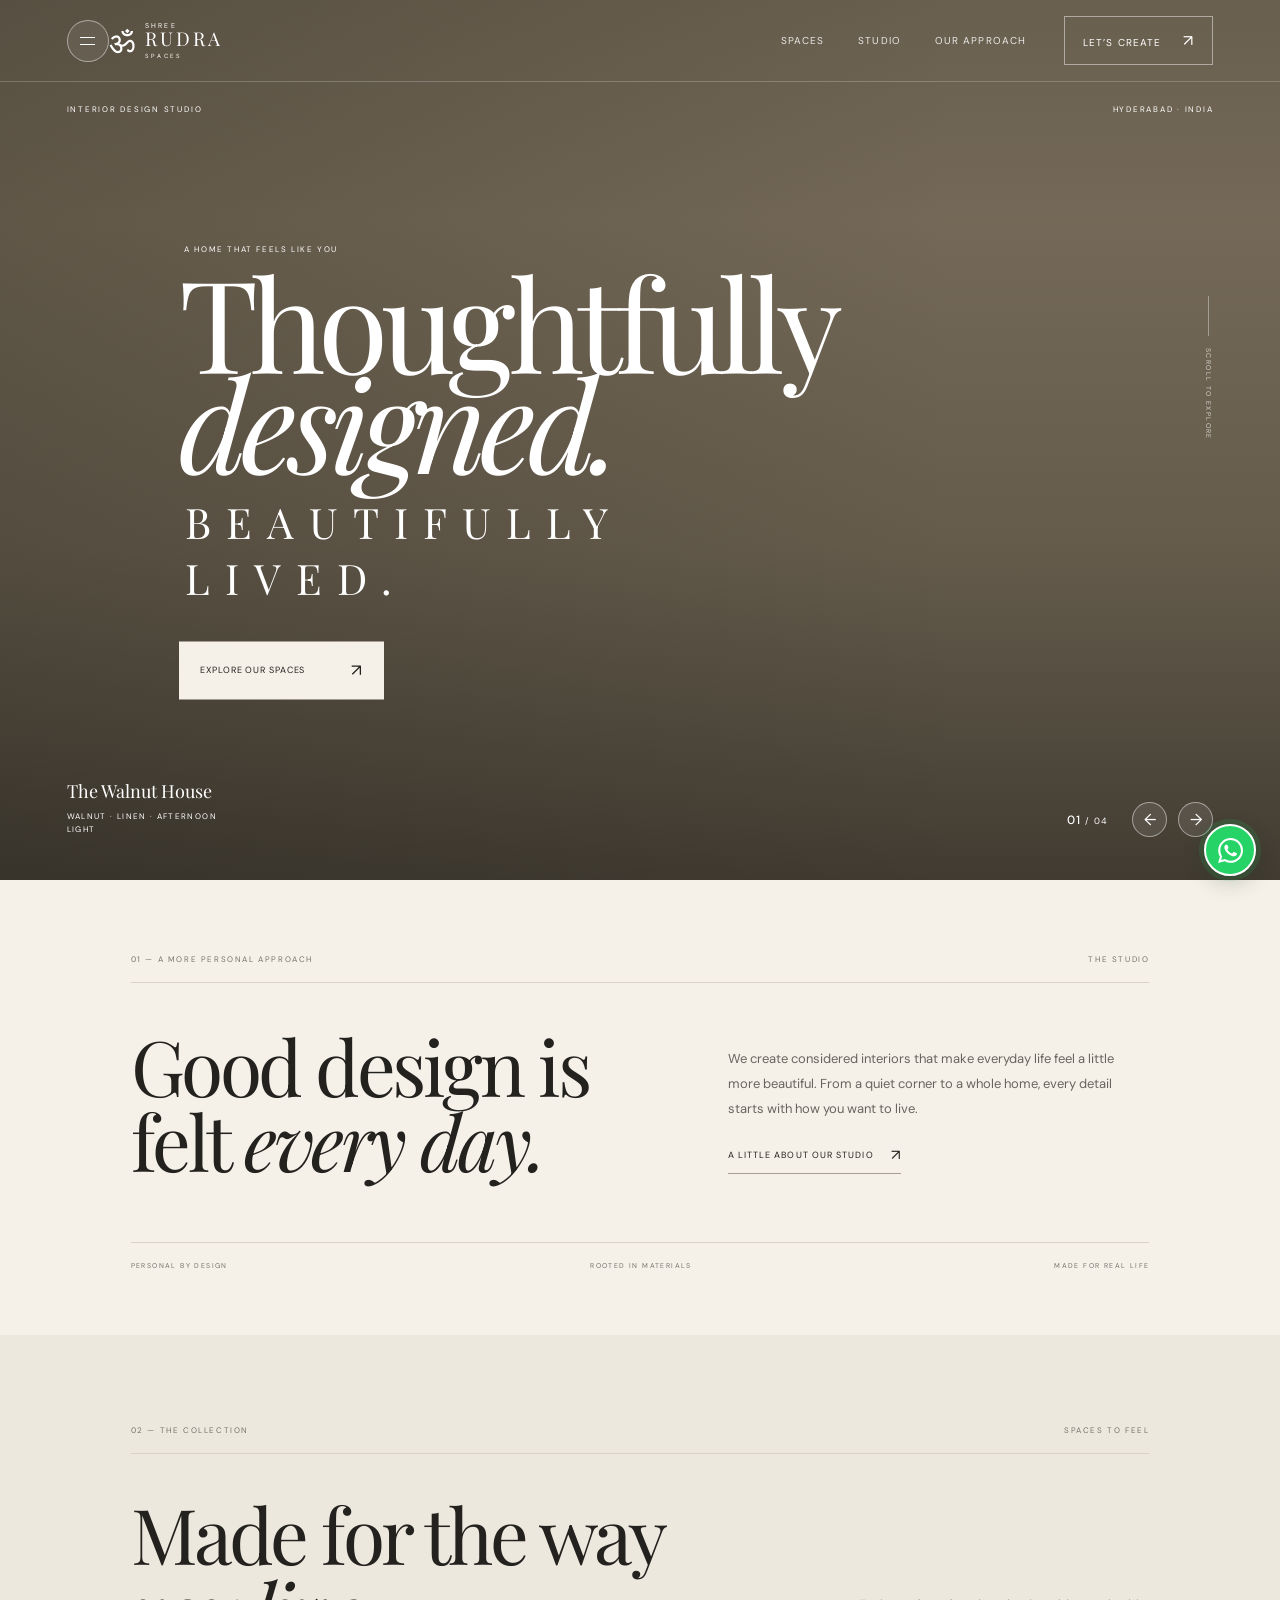
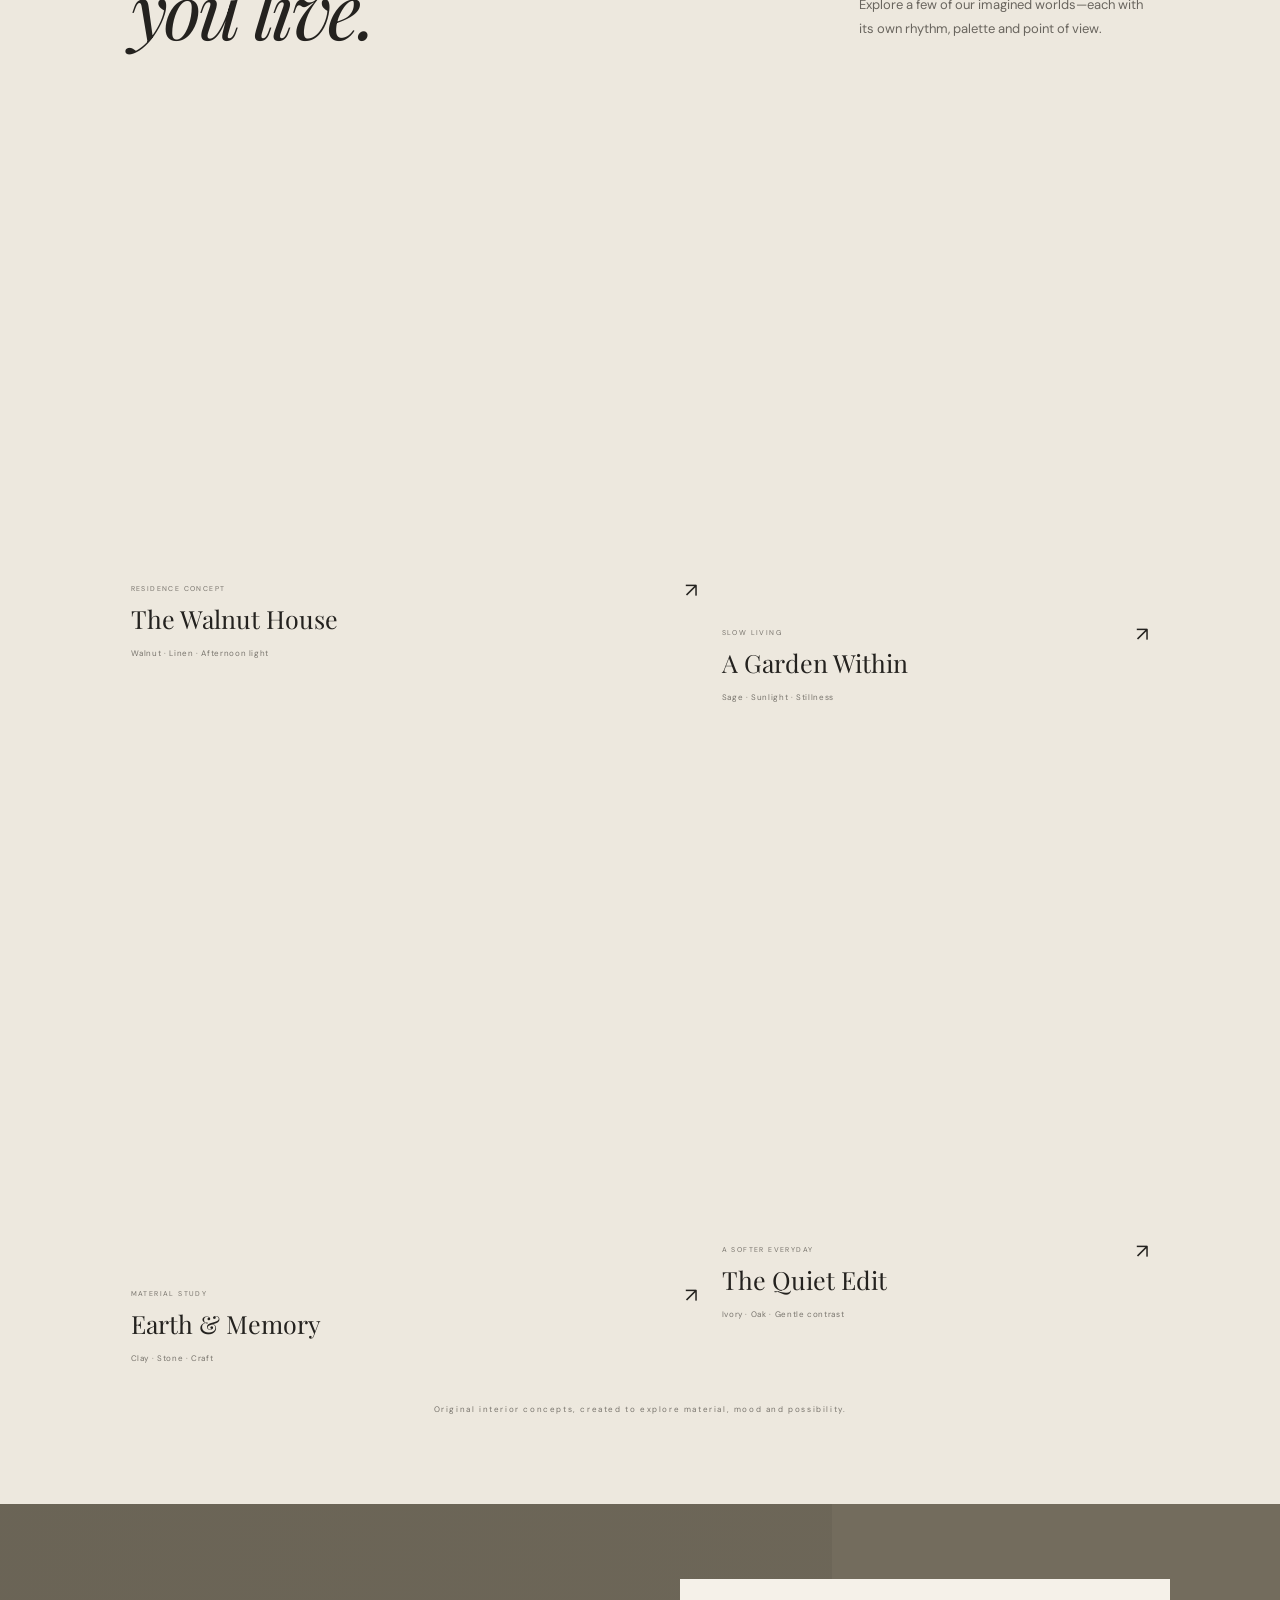
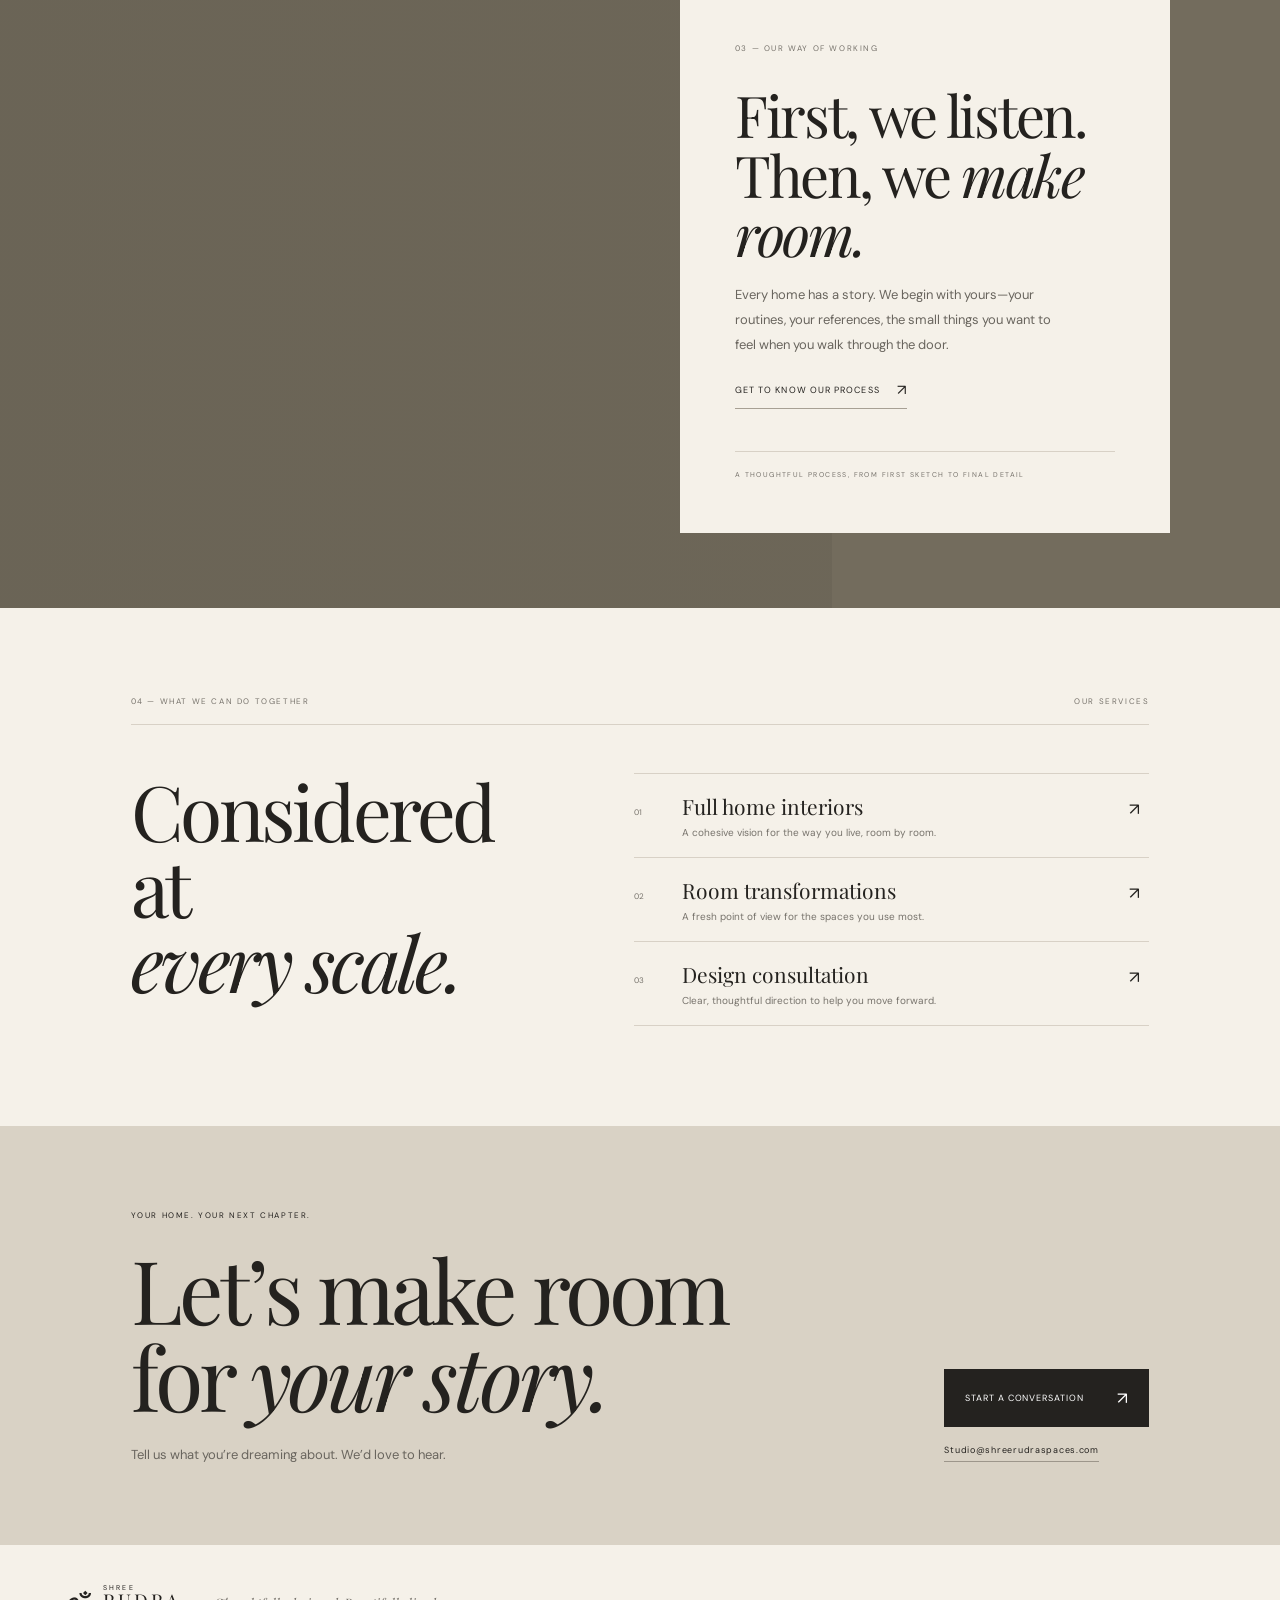
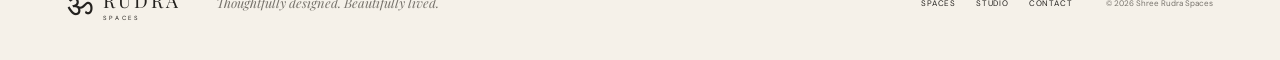
==== commit 0de47a02: "Add project-aware contact route and site drawer" ====
--- a/index.html
+++ b/index.html
@@ -9,7 +9,7 @@
     <link rel="preconnect" href="https://fonts.googleapis.com" />
     <link rel="preconnect" href="https://fonts.gstatic.com" crossorigin />
     <link href="https://fonts.googleapis.com/css2?family=DM+Sans:wght@400;500;600&family=Playfair+Display:ital,wght@0,400;0,500;0,600;1,400;1,500&display=swap" rel="stylesheet" />
-    <link rel="stylesheet" href="styles.css?v=5" />
+    <link rel="stylesheet" href="styles.css?v=6" />
     <script src="script.js" defer></script>
   </head>
   <body>
@@ -90,6 +90,13 @@
     <a class="whatsapp-float" href="https://wa.me/918121162266?text=Hi%20Shree%20Rudra%20Spaces%2C%20I%20would%20like%20to%20discuss%20my%20interiors" target="_blank" rel="noreferrer" aria-label="Discuss your project on WhatsApp" title="Chat with us on WhatsApp">
       <svg viewBox="0 0 24 24" aria-hidden="true" focusable="false"><path d="M20.52 3.48A11.82 11.82 0 0 0 12.1 0C5.55 0 .22 5.33.22 11.89c0 2.1.55 4.16 1.6 5.97L.12 24l6.28-1.65a11.9 11.9 0 0 0 5.69 1.45h.01c6.55 0 11.89-5.34 11.9-11.9a11.82 11.82 0 0 0-3.48-8.42ZM12.1 21.78h-.01a9.88 9.88 0 0 1-5.03-1.38l-.36-.21-3.73.98.99-3.64-.24-.37a9.84 9.84 0 0 1-1.51-5.27c0-5.46 4.44-9.9 9.9-9.9a9.83 9.83 0 0 1 7.01 2.9 9.83 9.83 0 0 1 2.9 7.02c0 5.45-4.45 9.88-9.92 9.88Zm5.43-7.41c-.3-.15-1.76-.87-2.03-.97-.27-.1-.47-.15-.67.15-.2.3-.77.97-.94 1.17-.17.2-.35.22-.64.07-.3-.15-1.26-.46-2.4-1.47-.88-.79-1.48-1.76-1.65-2.06-.17-.3-.02-.46.13-.61.13-.13.3-.35.45-.52.15-.18.2-.3.3-.5.1-.2.05-.37-.03-.52-.07-.15-.67-1.62-.91-2.21-.24-.58-.49-.5-.67-.51l-.57-.01c-.2 0-.52.07-.79.37-.27.3-1.04 1.02-1.04 2.48 0 1.47 1.06 2.88 1.21 3.08.15.2 2.09 3.2 5.07 4.49.71.31 1.26.49 1.69.63.71.23 1.36.2 1.87.12.57-.08 1.76-.72 2.01-1.41.25-.7.25-1.29.17-1.42-.07-.12-.27-.2-.57-.35Z"/></svg>
     </a>
-    <div class="mobile-menu" aria-hidden="true"><nav aria-label="Mobile navigation"><a href="spaces.html">Spaces <span>↗</span></a><a href="studio.html">The studio <span>↗</span></a><a href="approach.html">Our approach <span>↗</span></a><a href="contact.html">Let’s create <span>↗</span></a></nav><p>SHREE RUDRA SPACES · HYDERABAD</p></div>
+    <div class="mobile-menu" aria-hidden="true">
+      <button class="menu-backdrop" type="button" data-menu-close tabindex="-1" aria-label="Close navigation"></button>
+      <aside class="menu-panel" role="dialog" aria-modal="true" aria-label="Site navigation">
+        <div class="menu-panel-top"><span>SHREE RUDRA SPACES</span><button class="menu-close" type="button" data-menu-close aria-label="Close navigation">×</button></div>
+        <nav aria-label="Main navigation"><a href="index.html">Home <span>↗</span></a><a href="spaces.html">Spaces <span>↗</span></a><a href="studio.html">Studio <span>↗</span></a><a href="approach.html">Our Approach <span>↗</span></a><a href="contact.html">Contact <span>↗</span></a></nav>
+        <div class="menu-panel-footer"><span>SPACES WITH SOUL.</span><a class="menu-panel-cta" href="contact.html">Let’s Create <span aria-hidden="true">↗</span></a></div>
+      </aside>
+    </div>
   </body>
 </html>
--- a/styles.css
+++ b/styles.css
@@ -114,3 +114,30 @@
 @media(max-width:560px){.page-wrap{width:86%}.page-intro-block{padding:39px 0 29px}.page-intro-grid{grid-template-columns:1fr;gap:17px;margin-top:18px}.page-intro-grid h1{font-size:clamp(50px,13vw,70px)}.page-intro-grid>p,.intro-pair p{font-size:12px;max-width:380px}.spaces-feature{display:flex;flex-direction:column}.spaces-feature-image{min-height:0;height:clamp(270px,78vw,400px)}.spaces-feature-copy{padding:27px 23px 26px}.spaces-feature-copy h2{font-size:38px}.spaces-selector-label{margin-top:27px}.room-collection{padding:59px 0}.room-intro{display:block;margin-bottom:24px}.room-intro h2{font-size:47px}.room-intro>p{margin-top:16px;font-size:11px}.room-grid{grid-template-columns:1fr 1fr;gap:26px 13px}.room-card-image{height:clamp(150px,50vw,240px)}.room-card-meta h3{font-size:17px}.room-card-meta p{font-size:8px;line-height:1.5}.room-card-meta b{font-size:14px}.page-cta{padding:52px 15px 57px;margin-bottom:29px}.page-cta h2{font-size:clamp(43px,12vw,62px)}.studio-panorama{height:310px}.studio-belief{grid-template-columns:1fr;gap:20px;padding:50px 0}.studio-belief h2{font-size:49px}.studio-values{grid-template-columns:1fr;margin:0 0 45px}.studio-values article{padding:20px 0}.studio-values article+article{border-left:0;border-top:1px solid var(--line);padding-left:0}.studio-values h3{margin:9px 0 5px}.studio-signoff{padding:0 0 55px}.process-grid{grid-template-columns:1fr;gap:32px;padding-bottom:57px}.process-photo{height:clamp(230px,70vw,340px);margin-bottom:16px}.process-card h2{font-size:30px}.faq-section{padding:41px 22px 45px;margin-bottom:50px}.faq-list summary{font-size:17px;padding:16px 30px 16px 0}.faq-list details p{font-size:11px}.contact-page-grid{grid-template-columns:1fr;gap:0;padding:0 0 55px}.contact-page-image{position:relative;top:auto;height:310px;min-height:0;margin:0 calc((86vw - 100vw)/2) 33px;background-position:center 56%}.contact-page-content{padding:0}.contact-page-content h1{font-size:56px;margin:14px 0 16px}.contact-lede{font-size:11px}.contact-details{gap:17px 12px}.contact-details a b{font-size:9px}.form-grid{grid-template-columns:1fr;gap:17px}.form-full{grid-column:auto}.form-grid input,.form-grid select,.form-grid textarea{font-size:13px}.form-actions{align-items:flex-start;gap:17px}.form-actions .button{min-width:215px}.project-page-wrap{padding-top:13px}.project-detail-hero{height:66vw;min-height:270px}.project-story{grid-template-columns:1fr;gap:29px;padding:28px 0 48px}.project-story h1{font-size:48px}.project-story h2{font-size:42px}.project-gallery-section{padding-bottom:55px}.project-gallery-grid{grid-template-columns:1fr;gap:13px}.project-gallery-item{height:75vw;min-height:250px}.image-dialog button{right:0;top:-48px}.inner-header .header-cta{display:none}}
 @media(max-width:800px){.page-wrap{width:min(91%,760px)}}
 @media(max-width:560px){.contact-page-image{margin-left:-7vw;margin-right:-7vw}}
+
+/* Sliding navigation drawer, available on desktop and mobile */
+.site-header .menu-toggle{display:flex;order:-1;flex-direction:column;gap:6px;align-items:center;justify-content:center;width:42px;height:42px;background:#ffffff12;border:1px solid #ffffff75;border-radius:50%;z-index:51;cursor:pointer}
+.site-header .menu-toggle span{width:15px;border-top:1px solid #fff;transition:transform .25s}
+.site-header .menu-toggle[aria-expanded=true] span:first-child{transform:translateY(3.5px) rotate(45deg)}
+.site-header .menu-toggle[aria-expanded=true] span:last-child{transform:translateY(-3.5px) rotate(-45deg)}
+.inner-header .menu-toggle{background:transparent;border-color:#aaa294}
+.inner-header .menu-toggle span{border-color:var(--ink)}
+.mobile-menu{display:block;position:fixed;inset:0;z-index:50;padding:0;background:transparent;color:var(--ink);opacity:0;visibility:hidden;transition:opacity .28s ease,visibility .28s ease}
+.mobile-menu.open{opacity:1;visibility:visible}
+.menu-backdrop{position:absolute;inset:0;width:100%;height:100%;border:0;padding:0;background:#211e1880;backdrop-filter:blur(9px);-webkit-backdrop-filter:blur(9px)}
+.menu-panel{position:absolute;inset:0 auto 0 0;width:min(620px,38vw);min-width:380px;max-width:92vw;height:100vh;height:100dvh;padding:clamp(30px,4.4vw,82px);display:flex;flex-direction:column;justify-content:space-between;background:#f0e9dc;color:var(--ink);border-radius:0 23px 23px 0;box-shadow:16px 0 70px #18161042;transform:translateX(-103%);transition:transform .38s cubic-bezier(.2,.75,.25,1)}
+.mobile-menu.open .menu-panel{transform:translateX(0)}
+.menu-panel-top{display:flex;align-items:center;justify-content:space-between;gap:16px}
+.menu-panel-top>span,.menu-panel-footer>span{font-size:8px;letter-spacing:.22em}
+.menu-close{width:48px;height:48px;border-radius:50%;border:1px solid #b8ac98;background:transparent;color:var(--ink);font:400 25px var(--sans);cursor:pointer}
+.menu-panel nav{display:flex;flex-direction:column;align-items:stretch;gap:0;margin:34px 0}
+.menu-panel nav a{display:flex;align-items:center;justify-content:space-between;padding:10px 0;border:0;font:400 clamp(34px,4vw,58px)/1.2 var(--serif);color:var(--ink)}
+.menu-panel nav a span{font:400 15px var(--sans);opacity:0;transform:translate(-6px,4px);transition:opacity .2s,transform .2s}
+.menu-panel nav a:hover span,.menu-panel nav a:focus-visible span{opacity:.75;transform:translate(0,0)}
+.menu-panel-footer{border-top:1px solid #d5cbbb;padding-top:22px;display:flex;flex-direction:column;gap:17px}
+.menu-panel-footer>span{color:var(--muted)}
+.menu-panel-cta{display:flex;align-items:center;justify-content:space-between;width:max-content;min-width:200px;padding:15px 17px;border:1px solid #c7bda9;border-radius:6px;font-size:10px;letter-spacing:.1em;text-transform:uppercase}
+.menu-panel-cta span{font-size:18px}
+.menu-panel a:focus-visible,.menu-close:focus-visible{outline:2px solid var(--olive);outline-offset:4px}
+@media(max-width:800px){.site-header .menu-toggle{display:flex}.menu-panel{width:min(88vw,430px);min-width:0;max-width:92vw;padding:30px 26px 25px}.menu-panel nav{margin:24px 0}.menu-panel nav a{font-size:clamp(34px,8vw,48px);padding:9px 0}}
+@media(max-width:390px){.menu-panel{width:88vw;padding:26px 22px 22px}.menu-panel nav a{font-size:34px}}
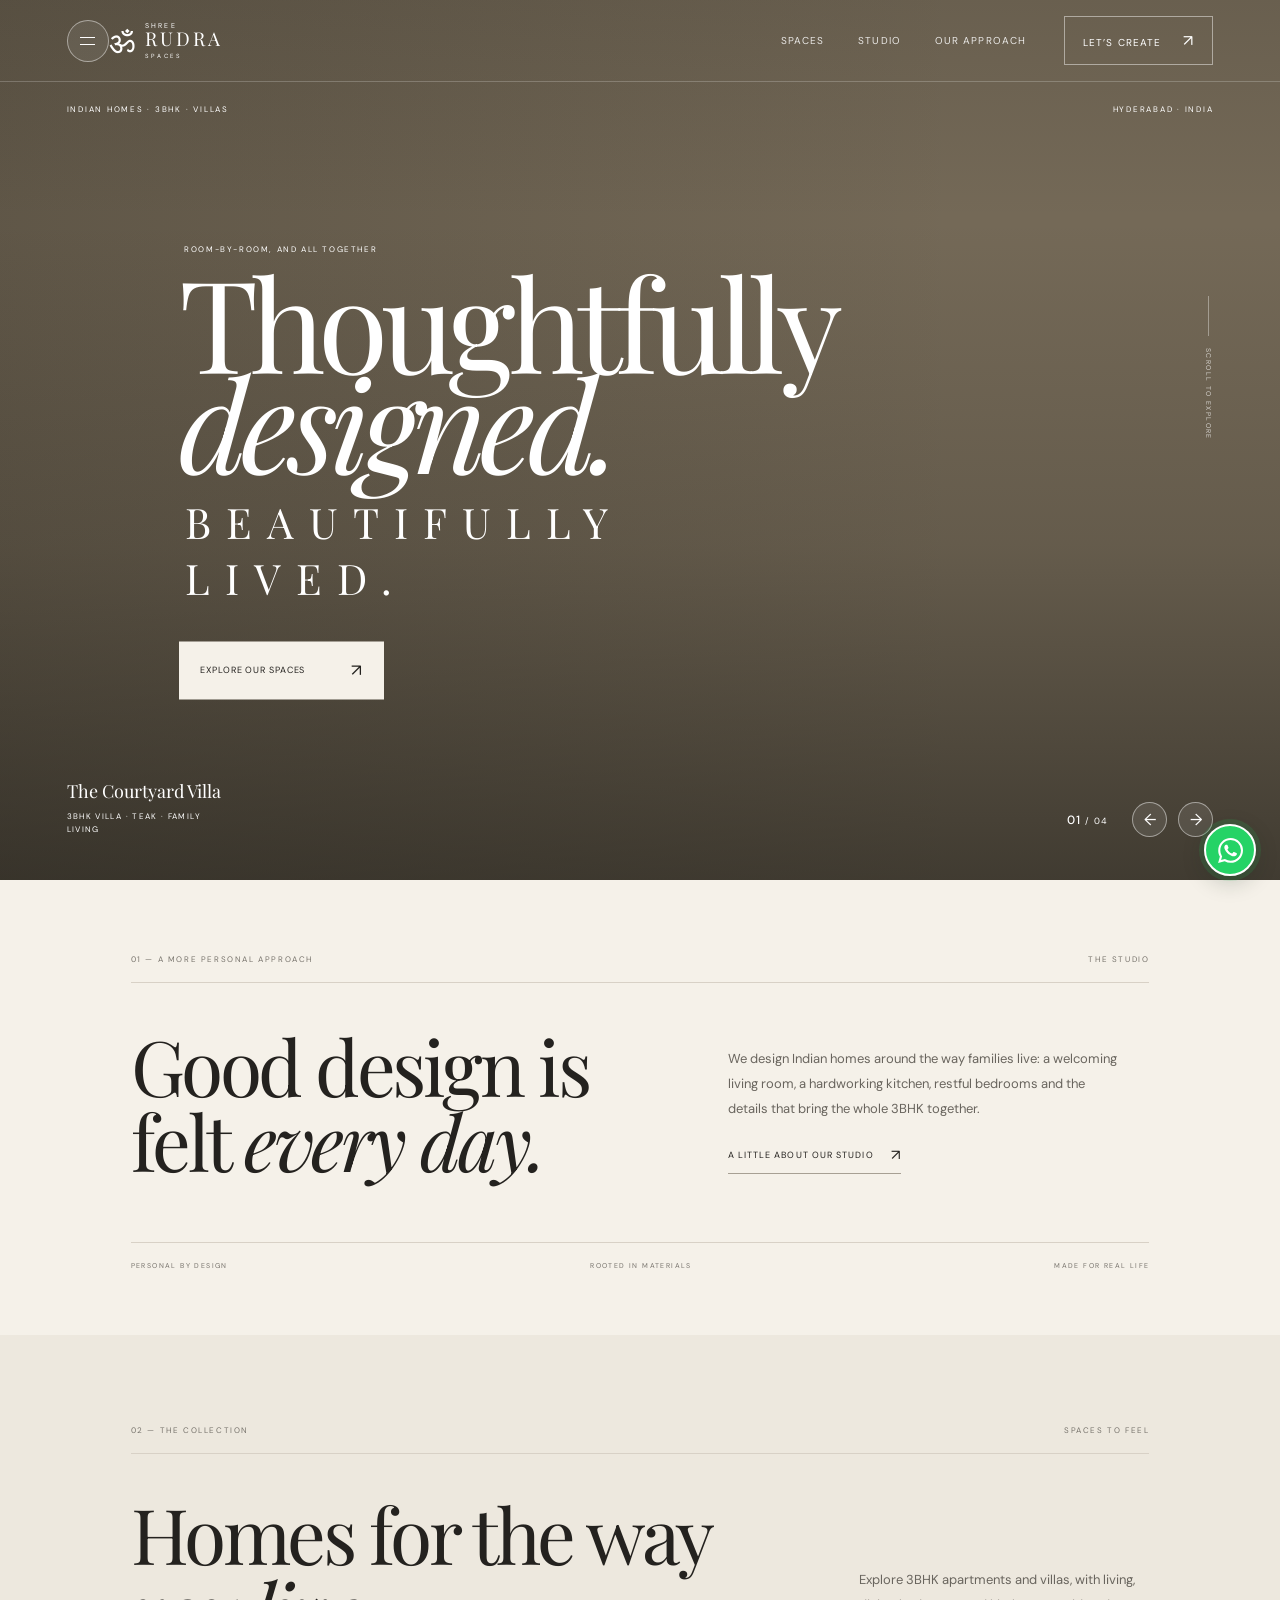
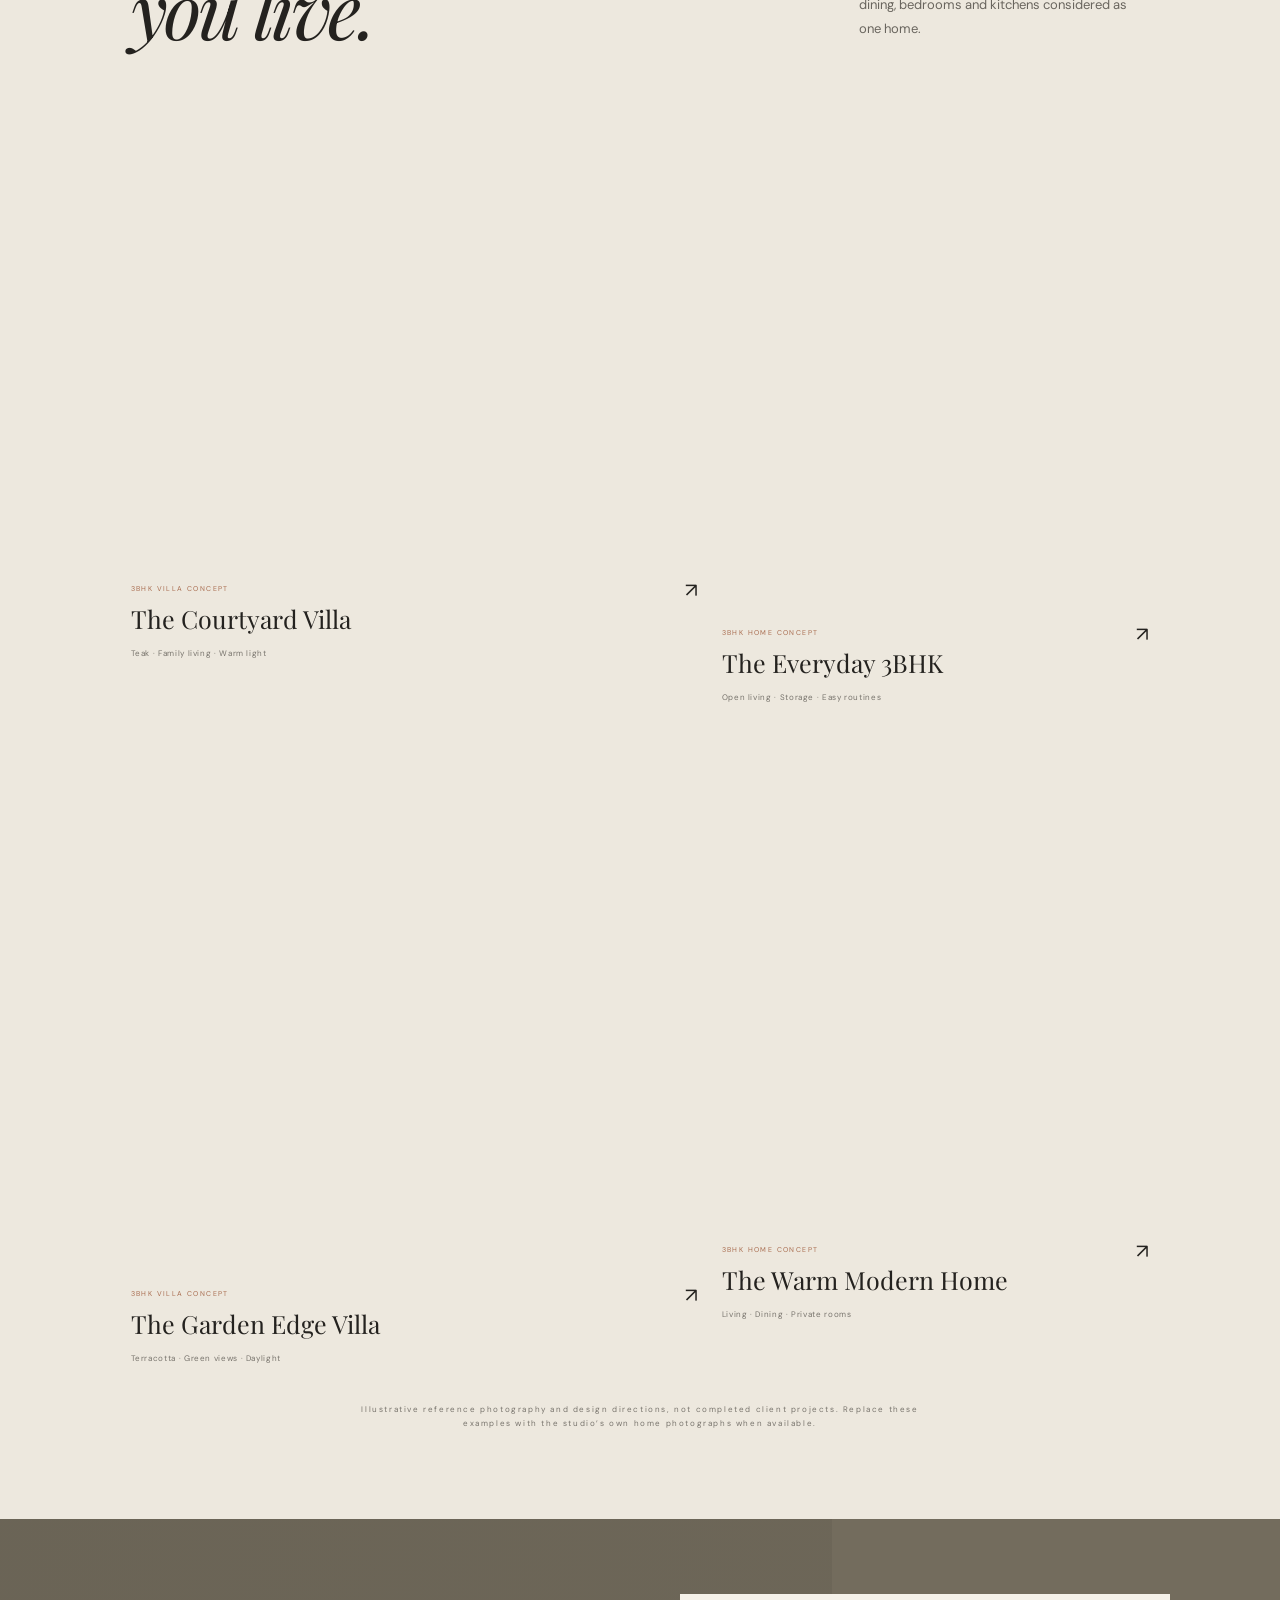
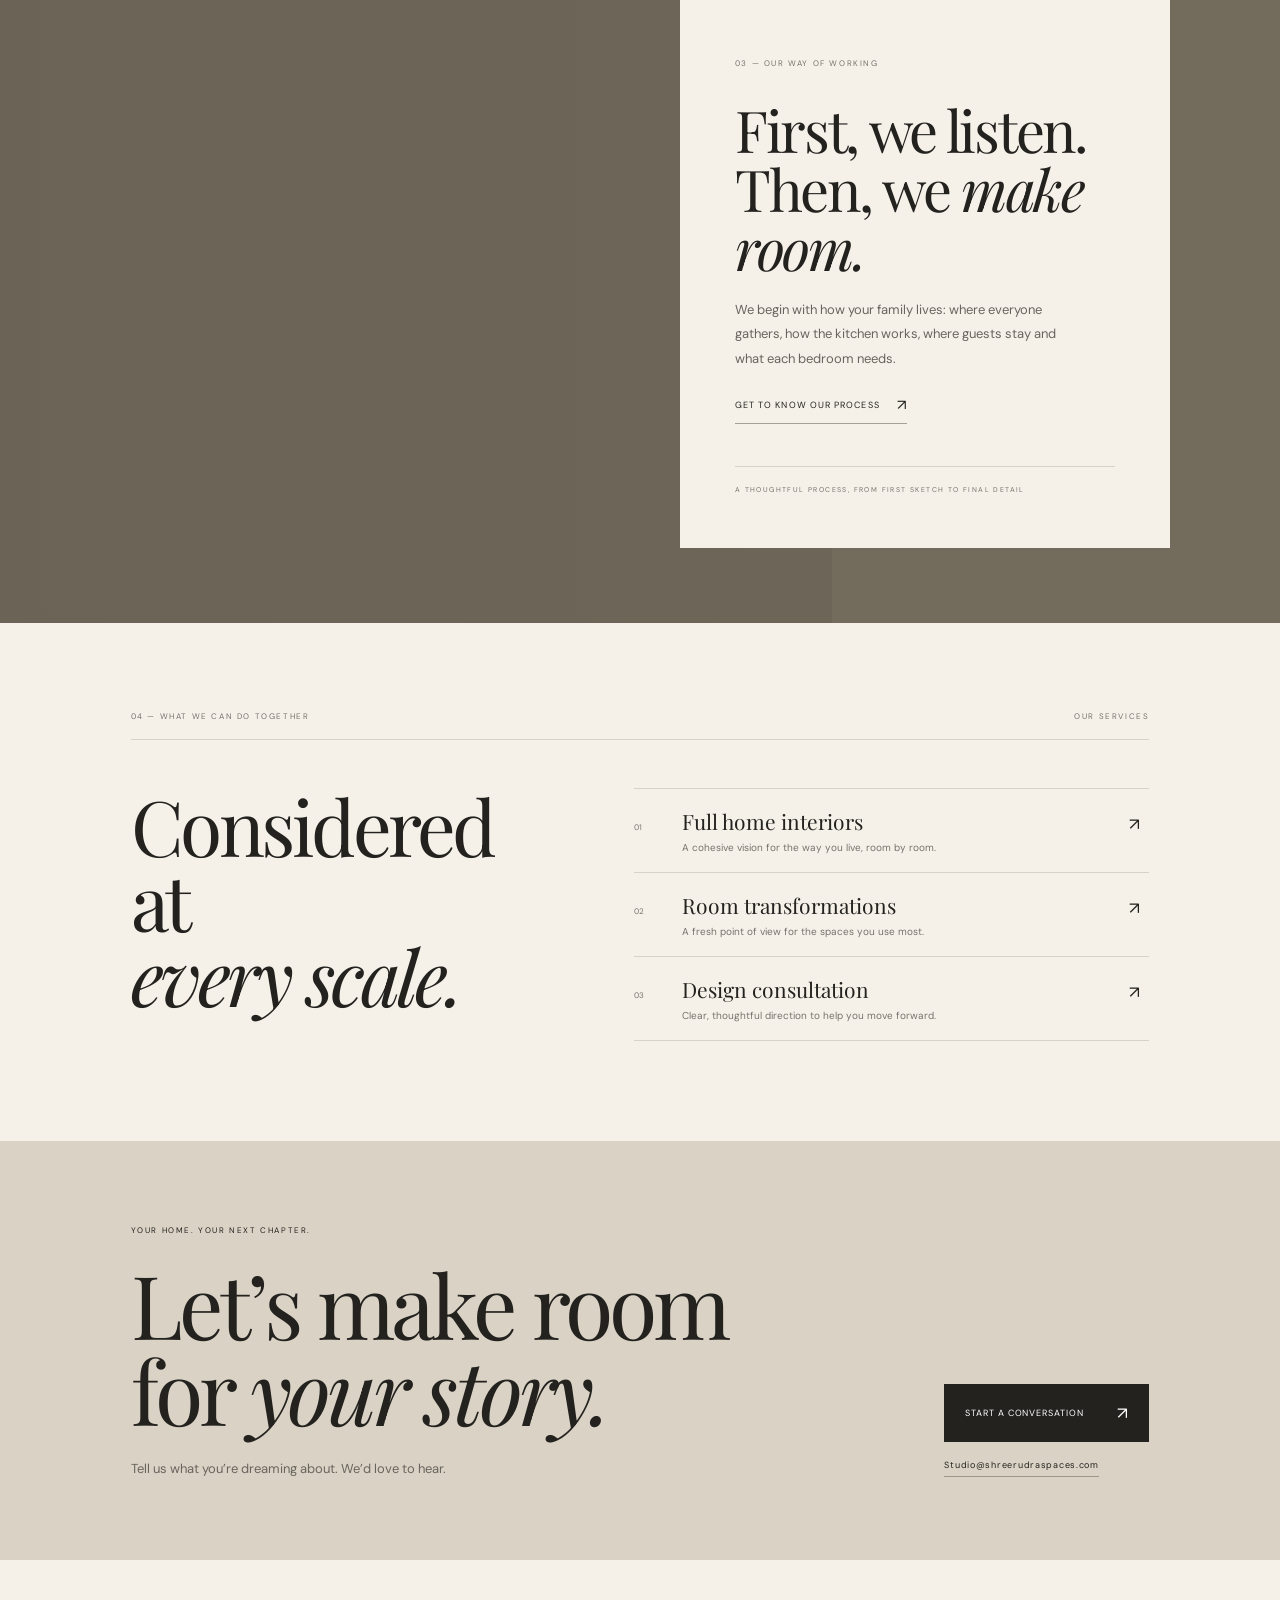
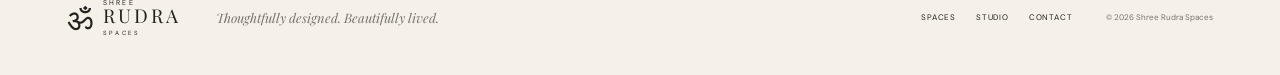
==== commit ba5b0579: "Focus portfolio on Indian 3BHK homes" ====
--- a/index.html
+++ b/index.html
@@ -4,12 +4,12 @@
     <meta charset="UTF-8" />
     <meta name="viewport" content="width=device-width, initial-scale=1.0" />
     <meta name="theme-color" content="#f5f1e9" />
-    <meta name="description" content="Shree Rudra Spaces creates thoughtful interiors shaped around the way you live." />
+    <meta name="description" content="Shree Rudra Spaces plans Indian 3BHK homes, villas, living rooms, bedrooms and kitchens around the way your family lives." />
     <title>Shree Rudra Spaces — Thoughtfully designed. Beautifully lived.</title>
     <link rel="preconnect" href="https://fonts.googleapis.com" />
     <link rel="preconnect" href="https://fonts.gstatic.com" crossorigin />
     <link href="https://fonts.googleapis.com/css2?family=DM+Sans:wght@400;500;600&family=Playfair+Display:ital,wght@0,400;0,500;0,600;1,400;1,500&display=swap" rel="stylesheet" />
-    <link rel="stylesheet" href="styles.css?v=6" />
+    <link rel="stylesheet" href="styles.css?v=7" />
     <script src="script.js" defer></script>
   </head>
   <body>
@@ -27,16 +27,16 @@
 
     <main>
       <section class="hero" aria-label="Featured interior">
-        <div class="hero-image" id="heroImage" role="img" aria-label="Warm contemporary living room with natural wood and linen"></div>
+        <div class="hero-image" id="heroImage" role="img" aria-label="Indian home living room with warm wood and family seating"></div>
         <div class="hero-shade"></div>
-        <div class="hero-topline"><span>INTERIOR DESIGN STUDIO</span><span>HYDERABAD · INDIA</span></div>
+        <div class="hero-topline"><span>INDIAN HOMES · 3BHK · VILLAS</span><span>HYDERABAD · INDIA</span></div>
         <div class="hero-content">
-          <p class="eyebrow hero-eyebrow">A HOME THAT FEELS LIKE YOU</p>
+          <p class="eyebrow hero-eyebrow">ROOM-BY-ROOM, AND ALL TOGETHER</p>
           <h1>Thoughtfully<br /><em>designed.</em></h1>
           <p class="hero-subtitle">Beautifully lived.</p>
           <a href="spaces.html" class="button button-light">Explore our spaces <span>↗</span></a>
         </div>
-        <div class="hero-caption"><span class="caption-title" id="slideTitle">The Walnut House</span><span id="slideNote">Walnut · Linen · Afternoon light</span></div>
+        <div class="hero-caption"><span class="caption-title" id="slideTitle">The Courtyard Villa</span><span id="slideNote">3BHK VILLA · TEAK · FAMILY LIVING</span></div>
         <div class="hero-controls"><span class="slide-count"><b id="slideNumber">01</b> / 04</span><button aria-label="Previous space" id="prevSlide">←</button><button aria-label="Next space" id="nextSlide">→</button></div>
         <a class="scroll-cue" href="#studio"><span></span> SCROLL TO EXPLORE</a>
       </section>
@@ -45,34 +45,34 @@
         <div class="section-kicker"><span>01 — A MORE PERSONAL APPROACH</span><span>THE STUDIO</span></div>
         <div class="intro-grid">
           <h2>Good design is<br />felt <em>every day.</em></h2>
-          <div class="intro-copy"><p>We create considered interiors that make everyday life feel a little more beautiful. From a quiet corner to a whole home, every detail starts with how you want to live.</p><a class="text-link" href="studio.html">A little about our studio <span>↗</span></a></div>
+          <div class="intro-copy"><p>We design Indian homes around the way families live: a welcoming living room, a hardworking kitchen, restful bedrooms and the details that bring the whole 3BHK together.</p><a class="text-link" href="studio.html">A little about our studio <span>↗</span></a></div>
         </div>
         <div class="values-row"><span>PERSONAL BY DESIGN</span><span>ROOTED IN MATERIALS</span><span>MADE FOR REAL LIFE</span></div>
       </section>
 
       <section class="spaces section-pad" id="spaces">
         <div class="section-kicker"><span>02 — THE COLLECTION</span><span>SPACES TO FEEL</span></div>
-        <div class="section-heading"><h2>Made for the way<br /><em>you live.</em></h2><p>Explore a few of our imagined worlds—each with its own rhythm, palette and point of view.</p></div>
+        <div class="section-heading"><h2>Homes for the way<br /><em>you live.</em></h2><p>Explore 3BHK apartments and villas, with living, dining, bedrooms and kitchens considered as one home.</p></div>
         <div class="project-grid">
-          <a class="project-card project-large" href="project.html?id=walnut" aria-label="View The Walnut House concept">
-            <div class="project-image image-walnut"></div><div class="project-meta"><div><span class="project-type">RESIDENCE CONCEPT</span><h3>The Walnut House</h3><span class="project-tags">Walnut · Linen · Afternoon light</span></div><span class="project-arrow">↗</span></div>
+          <a class="project-card project-large" href="project.html?id=walnut" aria-label="View The Courtyard Villa 3BHK concept">
+            <div class="project-image image-walnut"></div><div class="project-meta"><div><span class="project-type">3BHK VILLA CONCEPT</span><h3>The Courtyard Villa</h3><span class="project-tags">Teak · Family living · Warm light</span></div><span class="project-arrow">↗</span></div>
           </a>
-          <a class="project-card project-small garden-card" href="project.html?id=sage" aria-label="View A Garden Within concept">
-            <div class="project-image image-garden"></div><div class="project-meta"><div><span class="project-type">SLOW LIVING</span><h3>A Garden Within</h3><span class="project-tags">Sage · Sunlight · Stillness</span></div><span class="project-arrow">↗</span></div>
+          <a class="project-card project-small garden-card" href="project.html?id=sage" aria-label="View The Everyday 3BHK concept">
+            <div class="project-image image-garden"></div><div class="project-meta"><div><span class="project-type">3BHK HOME CONCEPT</span><h3>The Everyday 3BHK</h3><span class="project-tags">Open living · Storage · Easy routines</span></div><span class="project-arrow">↗</span></div>
           </a>
-          <a class="project-card project-small earth-card" href="project.html?id=clay" aria-label="View Earth and Memory concept">
-            <div class="project-image image-earth"></div><div class="project-meta"><div><span class="project-type">MATERIAL STUDY</span><h3>Earth &amp; Memory</h3><span class="project-tags">Clay · Stone · Craft</span></div><span class="project-arrow">↗</span></div>
+          <a class="project-card project-small earth-card" href="project.html?id=clay" aria-label="View The Garden Edge Villa concept">
+            <div class="project-image image-earth"></div><div class="project-meta"><div><span class="project-type">3BHK VILLA CONCEPT</span><h3>The Garden Edge Villa</h3><span class="project-tags">Terracotta · Green views · Daylight</span></div><span class="project-arrow">↗</span></div>
           </a>
-          <a class="project-card project-large quiet-card" href="project.html?id=quiet" aria-label="View The Quiet Edit concept">
-            <div class="project-image image-quiet"></div><div class="project-meta"><div><span class="project-type">A SOFTER EVERYDAY</span><h3>The Quiet Edit</h3><span class="project-tags">Ivory · Oak · Gentle contrast</span></div><span class="project-arrow">↗</span></div>
+          <a class="project-card project-large quiet-card" href="project.html?id=quiet" aria-label="View The Warm Modern Home concept">
+            <div class="project-image image-quiet"></div><div class="project-meta"><div><span class="project-type">3BHK HOME CONCEPT</span><h3>The Warm Modern Home</h3><span class="project-tags">Living · Dining · Private rooms</span></div><span class="project-arrow">↗</span></div>
           </a>
         </div>
-        <p class="concept-note">Original interior concepts, created to explore material, mood and possibility.</p>
+        <p class="concept-note">Illustrative reference photography and design directions, not completed client projects. Replace these examples with the studio’s own home photographs when available.</p>
       </section>
 
       <section class="manifesto" id="process">
         <div class="manifesto-image" role="img" aria-label="Natural textures and sunlight across a thoughtfully designed living space"></div>
-        <div class="manifesto-panel"><span class="eyebrow">03 — OUR WAY OF WORKING</span><h2>First, we listen.<br />Then, we <em>make room.</em></h2><p>Every home has a story. We begin with yours—your routines, your references, the small things you want to feel when you walk through the door.</p><a class="text-link" href="approach.html">Get to know our process <span>↗</span></a><div class="manifesto-index">A THOUGHTFUL PROCESS, FROM FIRST SKETCH TO FINAL DETAIL</div></div>
+        <div class="manifesto-panel"><span class="eyebrow">03 — OUR WAY OF WORKING</span><h2>First, we listen.<br />Then, we <em>make room.</em></h2><p>We begin with how your family lives: where everyone gathers, how the kitchen works, where guests stay and what each bedroom needs.</p><a class="text-link" href="approach.html">Get to know our process <span>↗</span></a><div class="manifesto-index">A THOUGHTFUL PROCESS, FROM FIRST SKETCH TO FINAL DETAIL</div></div>
       </section>
 
       <section class="services section-pad">
--- a/styles.css
+++ b/styles.css
@@ -1,4 +1,4 @@
-:root{--paper:#f5f1e9;--ink:#24221f;--muted:#77736c;--line:#d8d1c6;--olive:#65705b;--serif:'Playfair Display',Georgia,serif;--sans:'DM Sans',Arial,sans-serif}*{box-sizing:border-box}html{scroll-behavior:smooth}body{margin:0;background:var(--paper);color:var(--ink);font-family:var(--sans);font-size:14px;-webkit-font-smoothing:antialiased}a{color:inherit;text-decoration:none}button{font:inherit}.site-header{position:absolute;z-index:20;top:0;left:0;width:100%;height:82px;padding:0 5.2%;display:flex;align-items:center;justify-content:space-between;color:#fff;border-bottom:1px solid #ffffff35}.brand{display:flex;align-items:center;gap:10px}.brand-mark{font-family:var(--serif);font-size:31px;line-height:1}.brand-name{display:grid;line-height:1.05;letter-spacing:.16em}.brand-name small{font-size:7px;letter-spacing:.33em}.brand-name strong{font-family:var(--serif);font-weight:400;font-size:19px;letter-spacing:.17em}.brand-name .brand-spaces{font-size:6px;letter-spacing:.45em;margin-top:4px}.desktop-nav{display:flex;gap:34px;margin-left:auto;margin-right:38px}.desktop-nav a,.header-cta{font-size:10px;letter-spacing:.11em;text-transform:uppercase}.desktop-nav a{opacity:.86;transition:opacity .2s}.desktop-nav a:hover{opacity:1}.header-cta{border:1px solid #ffffff75;padding:13px 18px}.header-cta span{font-size:16px;margin-left:18px}.menu-toggle{display:none}.hero{height:min(880px,100svh);min-height:650px;position:relative;overflow:hidden;color:white;background:#746957}.hero-image,.hero-shade,.manifesto-image{position:absolute;inset:0}.hero-image{background-image:url('https://images.unsplash.com/photo-1600210492486-724fe5c67fb0?auto=format&fit=crop&w=2200&q=88');background-size:cover;background-position:center 53%;transition:background-image .6s ease,transform 1.1s ease}.hero:hover .hero-image{transform:scale(1.025)}.hero-shade{background:linear-gradient(180deg,#1a19151f 0%,#1a191500 25%,#1a19152b 62%,#1a191592 100%),linear-gradient(90deg,#17151038,transparent 75%)}.hero-topline{position:absolute;top:104px;left:5.2%;right:5.2%;display:flex;justify-content:space-between;font-size:8px;letter-spacing:.22em}.hero-content{position:absolute;left:14%;top:50%;transform:translateY(-43%);max-width:540px}.eyebrow,.section-kicker,.project-type,.values-row,.concept-note,.manifesto-index,.scroll-cue{font-size:8px;letter-spacing:.2em}.hero-eyebrow{margin:0 0 18px 5px}.hero h1{font-family:var(--serif);font-weight:400;font-size:clamp(72px,10vw,150px);line-height:.78;letter-spacing:-.055em;margin:0}.hero h1 em,.section-heading h2 em,.intro h2 em,.manifesto-panel h2 em,.services h2 em,.contact h2 em{font-weight:400}.hero-subtitle{font-family:var(--serif);font-size:clamp(22px,3.5vw,42px);letter-spacing:.36em;text-transform:uppercase;margin:22px 0 35px 6px}.button{display:inline-flex;align-items:center;justify-content:space-between;gap:28px;padding:18px 21px;font-size:9px;letter-spacing:.1em;text-transform:uppercase;min-width:205px}.button span{font-size:17px}.button-light{background:var(--paper);color:var(--ink)}.hero-caption{position:absolute;left:5.2%;bottom:44px;display:flex;flex-direction:column;gap:7px}.caption-title{font-family:var(--serif);font-size:18px}.hero-caption span:last-child{font-size:8px;letter-spacing:.17em;text-transform:uppercase;max-width:170px;line-height:1.6}.hero-controls{position:absolute;right:5.2%;bottom:43px;display:flex;align-items:center;gap:11px}.slide-count{font-size:9px;letter-spacing:.15em;margin-right:13px}.slide-count b{font-weight:500;font-size:12px}.hero-controls button{height:35px;width:35px;color:white;background:#ffffff18;border:1px solid #ffffff75;border-radius:50%;cursor:pointer;font-size:16px;transition:background .2s}.hero-controls button:hover{background:#ffffff46}.scroll-cue{position:absolute;bottom:50%;right:5.2%;writing-mode:vertical-rl;display:flex;align-items:center;gap:12px;opacity:.7;font-size:7px}.scroll-cue span{height:40px;border-left:1px solid #ffffff85}.section-pad{padding:92px 10.2%}.intro{padding-top:74px;padding-bottom:65px}.section-kicker{display:flex;justify-content:space-between;color:var(--muted);padding-bottom:18px;border-bottom:1px solid var(--line)}.intro-grid{display:grid;grid-template-columns:1.1fr .9fr;gap:8%;align-items:end;padding:45px 0 63px}.intro h2,.section-heading h2,.services h2,.contact h2{font-family:var(--serif);font-weight:400;font-size:clamp(44px,6vw,82px);line-height:.98;letter-spacing:-.045em;margin:0}.intro-copy{max-width:390px;padding-bottom:5px}.intro-copy p,.section-heading p,.manifesto-panel>p,.contact-text>p{font-size:13px;line-height:1.9;color:#69655e;margin:0 0 22px}.text-link{display:inline-flex;align-items:center;gap:17px;font-size:9px;letter-spacing:.12em;text-transform:uppercase;border-bottom:1px solid #a7a094;padding-bottom:8px}.text-link span{font-size:15px}.values-row{display:flex;justify-content:space-between;padding-top:18px;border-top:1px solid var(--line);color:#77736c;font-size:7px}.spaces{background:#ede8de;padding-top:90px;padding-bottom:88px}.section-heading{display:flex;justify-content:space-between;align-items:end;padding:42px 0 45px}.section-heading p{max-width:290px;margin:0 0 4px}.project-grid{display:grid;grid-template-columns:1.14fr .86fr;gap:48px 24px;align-items:start}.project-card{display:block;min-width:0}.project-small{margin-top:104px}.project-image{height:410px;background-size:cover;background-position:center;transition:transform .8s cubic-bezier(.2,.7,.2,1)}.project-card:hover .project-image{transform:scale(1.025)}.project-large .project-image{height:470px}.image-walnut{background-image:url('https://images.unsplash.com/photo-1600210492486-724fe5c67fb0?auto=format&fit=crop&w=1300&q=85')}.image-garden{background-image:url('https://images.unsplash.com/photo-1600607687939-ce8a6c25118c?auto=format&fit=crop&w=1100&q=85')}.image-earth{background-image:url('https://images.unsplash.com/photo-1600566753086-00f18fb6b3ea?auto=format&fit=crop&w=1100&q=85')}.image-quiet{background-image:url('https://images.unsplash.com/photo-1600607687920-4e2a09cf159d?auto=format&fit=crop&w=1300&q=85')}.project-meta{display:flex;justify-content:space-between;align-items:start;padding-top:16px}.project-type{color:var(--muted);font-size:7px}.project-meta h3{font-family:var(--serif);font-size:25px;font-weight:400;margin:7px 0}.project-tags{font-size:8px;letter-spacing:.08em;color:#77736c}.project-arrow{font-size:20px;transition:transform .2s}.project-card:hover .project-arrow{transform:translate(3px,-3px)}.concept-note{text-align:center;color:var(--muted);font-size:7px;margin:55px 0 0}.manifesto{position:relative;min-height:610px;background:#736c5d;display:flex;justify-content:flex-end;align-items:center;padding:75px 10.2%;color:white;overflow:hidden}.manifesto-image{right:35%;background-image:linear-gradient(90deg,#25241d1c,#25241d15),url('https://images.unsplash.com/photo-1616486338812-3dadae4b4ace?auto=format&fit=crop&w=1500&q=85');background-size:cover;background-position:center}.manifesto-panel{position:relative;z-index:1;background:var(--paper);color:var(--ink);width:min(490px,54%);padding:58px 55px 52px;margin-right:-2%}.manifesto-panel .eyebrow{color:var(--muted)}.manifesto-panel h2{font-family:var(--serif);font-size:clamp(36px,4.5vw,60px);font-weight:400;line-height:1.03;letter-spacing:-.04em;margin:30px 0 20px}.manifesto-panel>p{max-width:330px}.manifesto-index{color:var(--muted);border-top:1px solid var(--line);margin-top:42px;padding-top:17px;font-size:7px;line-height:1.7}.services{padding-top:88px;padding-bottom:100px}.services-row{display:grid;grid-template-columns:.85fr 1.15fr;gap:12%;padding-top:48px}.service-list>div{display:grid;grid-template-columns:32px 1fr 20px;column-gap:16px;align-items:baseline;padding:18px 0;border-bottom:1px solid var(--line)}.service-list>div:first-child{border-top:1px solid var(--line)}.service-list>div>span{font-size:8px;color:var(--muted)}.service-list h3{font-family:var(--serif);font-size:21px;font-weight:400;margin:0}.service-list p{grid-column:2;margin:6px 0 0;color:var(--muted);font-size:10px}.service-list b{grid-column:3;grid-row:1/3;font-weight:400;font-size:17px}.contact{background:#d9d2c5;padding:78px 10.2%;display:flex;justify-content:space-between;align-items:end;gap:30px}.contact h2{font-size:clamp(48px,7vw,88px);margin:24px 0}.contact-text>p{margin:0}.contact-actions{display:flex;flex-direction:column;align-items:flex-start;gap:17px;padding-bottom:5px}.button-dark{background:var(--ink);color:white}.email-link{font-size:9px;letter-spacing:.08em;border-bottom:1px solid #9d968b;padding-bottom:5px}.site-footer{padding:36px 5.2%;display:grid;grid-template-columns:auto 1fr auto auto;align-items:center;gap:34px}.footer-brand{color:var(--ink)}.site-footer>p{font-family:var(--serif);font-style:italic;color:var(--muted);font-size:13px}.footer-links{display:flex;gap:20px;font-size:8px;letter-spacing:.1em;text-transform:uppercase}.copyright{font-size:8px;color:var(--muted)}.whatsapp-float{position:fixed;z-index:14;right:24px;bottom:24px;height:47px;width:47px;display:grid;place-items:center;background:#f8f5ef;color:#4d735e;border-radius:50%;box-shadow:0 4px 24px #1c1a151e;font-size:21px}.mobile-menu{display:none}
+:root{--paper:#f5f1e9;--ink:#24221f;--muted:#77736c;--line:#d8d1c6;--olive:#65705b;--serif:'Playfair Display',Georgia,serif;--sans:'DM Sans',Arial,sans-serif}*{box-sizing:border-box}html{scroll-behavior:smooth}body{margin:0;background:var(--paper);color:var(--ink);font-family:var(--sans);font-size:14px;-webkit-font-smoothing:antialiased}a{color:inherit;text-decoration:none}button{font:inherit}.site-header{position:absolute;z-index:20;top:0;left:0;width:100%;height:82px;padding:0 5.2%;display:flex;align-items:center;justify-content:space-between;color:#fff;border-bottom:1px solid #ffffff35}.brand{display:flex;align-items:center;gap:10px}.brand-mark{font-family:var(--serif);font-size:31px;line-height:1}.brand-name{display:grid;line-height:1.05;letter-spacing:.16em}.brand-name small{font-size:7px;letter-spacing:.33em}.brand-name strong{font-family:var(--serif);font-weight:400;font-size:19px;letter-spacing:.17em}.brand-name .brand-spaces{font-size:6px;letter-spacing:.45em;margin-top:4px}.desktop-nav{display:flex;gap:34px;margin-left:auto;margin-right:38px}.desktop-nav a,.header-cta{font-size:10px;letter-spacing:.11em;text-transform:uppercase}.desktop-nav a{opacity:.86;transition:opacity .2s}.desktop-nav a:hover{opacity:1}.header-cta{border:1px solid #ffffff75;padding:13px 18px}.header-cta span{font-size:16px;margin-left:18px}.menu-toggle{display:none}.hero{height:min(880px,100svh);min-height:650px;position:relative;overflow:hidden;color:white;background:#746957}.hero-image,.hero-shade,.manifesto-image{position:absolute;inset:0}.hero-image{background-image:url('https://images.unsplash.com/photo-1682662046457-74fd5b199b92?auto=format&fit=crop&w=2200&q=88');background-size:cover;background-position:center 53%;transition:background-image .6s ease,transform 1.1s ease}.hero:hover .hero-image{transform:scale(1.025)}.hero-shade{background:linear-gradient(180deg,#1a19151f 0%,#1a191500 25%,#1a19152b 62%,#1a191592 100%),linear-gradient(90deg,#17151038,transparent 75%)}.hero-topline{position:absolute;top:104px;left:5.2%;right:5.2%;display:flex;justify-content:space-between;font-size:8px;letter-spacing:.22em}.hero-content{position:absolute;left:14%;top:50%;transform:translateY(-43%);max-width:540px}.eyebrow,.section-kicker,.project-type,.values-row,.concept-note,.manifesto-index,.scroll-cue{font-size:8px;letter-spacing:.2em}.hero-eyebrow{margin:0 0 18px 5px}.hero h1{font-family:var(--serif);font-weight:400;font-size:clamp(72px,10vw,150px);line-height:.78;letter-spacing:-.055em;margin:0}.hero h1 em,.section-heading h2 em,.intro h2 em,.manifesto-panel h2 em,.services h2 em,.contact h2 em{font-weight:400}.hero-subtitle{font-family:var(--serif);font-size:clamp(22px,3.5vw,42px);letter-spacing:.36em;text-transform:uppercase;margin:22px 0 35px 6px}.button{display:inline-flex;align-items:center;justify-content:space-between;gap:28px;padding:18px 21px;font-size:9px;letter-spacing:.1em;text-transform:uppercase;min-width:205px}.button span{font-size:17px}.button-light{background:var(--paper);color:var(--ink)}.hero-caption{position:absolute;left:5.2%;bottom:44px;display:flex;flex-direction:column;gap:7px}.caption-title{font-family:var(--serif);font-size:18px}.hero-caption span:last-child{font-size:8px;letter-spacing:.17em;text-transform:uppercase;max-width:170px;line-height:1.6}.hero-controls{position:absolute;right:5.2%;bottom:43px;display:flex;align-items:center;gap:11px}.slide-count{font-size:9px;letter-spacing:.15em;margin-right:13px}.slide-count b{font-weight:500;font-size:12px}.hero-controls button{height:35px;width:35px;color:white;background:#ffffff18;border:1px solid #ffffff75;border-radius:50%;cursor:pointer;font-size:16px;transition:background .2s}.hero-controls button:hover{background:#ffffff46}.scroll-cue{position:absolute;bottom:50%;right:5.2%;writing-mode:vertical-rl;display:flex;align-items:center;gap:12px;opacity:.7;font-size:7px}.scroll-cue span{height:40px;border-left:1px solid #ffffff85}.section-pad{padding:92px 10.2%}.intro{padding-top:74px;padding-bottom:65px}.section-kicker{display:flex;justify-content:space-between;color:var(--muted);padding-bottom:18px;border-bottom:1px solid var(--line)}.intro-grid{display:grid;grid-template-columns:1.1fr .9fr;gap:8%;align-items:end;padding:45px 0 63px}.intro h2,.section-heading h2,.services h2,.contact h2{font-family:var(--serif);font-weight:400;font-size:clamp(44px,6vw,82px);line-height:.98;letter-spacing:-.045em;margin:0}.intro-copy{max-width:390px;padding-bottom:5px}.intro-copy p,.section-heading p,.manifesto-panel>p,.contact-text>p{font-size:13px;line-height:1.9;color:#69655e;margin:0 0 22px}.text-link{display:inline-flex;align-items:center;gap:17px;font-size:9px;letter-spacing:.12em;text-transform:uppercase;border-bottom:1px solid #a7a094;padding-bottom:8px}.text-link span{font-size:15px}.values-row{display:flex;justify-content:space-between;padding-top:18px;border-top:1px solid var(--line);color:#77736c;font-size:7px}.spaces{background:#ede8de;padding-top:90px;padding-bottom:88px}.section-heading{display:flex;justify-content:space-between;align-items:end;padding:42px 0 45px}.section-heading p{max-width:290px;margin:0 0 4px}.project-grid{display:grid;grid-template-columns:1.14fr .86fr;gap:48px 24px;align-items:start}.project-card{display:block;min-width:0}.project-small{margin-top:104px}.project-image{height:410px;background-size:cover;background-position:center;transition:transform .8s cubic-bezier(.2,.7,.2,1)}.project-card:hover .project-image{transform:scale(1.025)}.project-large .project-image{height:470px}.image-walnut{background-image:url('https://images.unsplash.com/photo-1682662046457-74fd5b199b92?auto=format&fit=crop&w=1300&q=85')}.image-garden{background-image:url('https://images.unsplash.com/photo-1667375185256-9bf71ce75e15?auto=format&fit=crop&w=1100&q=85')}.image-earth{background-image:url('https://images.unsplash.com/photo-1733547369416-75eb36fb8437?auto=format&fit=crop&w=1100&q=85')}.image-quiet{background-image:url('https://images.unsplash.com/photo-1633605015660-b0f2dbad3bf2?auto=format&fit=crop&w=1300&q=85')}.project-meta{display:flex;justify-content:space-between;align-items:start;padding-top:16px}.project-type{color:var(--muted);font-size:7px}.project-meta h3{font-family:var(--serif);font-size:25px;font-weight:400;margin:7px 0}.project-tags{font-size:8px;letter-spacing:.08em;color:#77736c}.project-arrow{font-size:20px;transition:transform .2s}.project-card:hover .project-arrow{transform:translate(3px,-3px)}.concept-note{text-align:center;color:var(--muted);font-size:7px;margin:55px 0 0}.manifesto{position:relative;min-height:610px;background:#736c5d;display:flex;justify-content:flex-end;align-items:center;padding:75px 10.2%;color:white;overflow:hidden}.manifesto-image{right:35%;background-image:linear-gradient(90deg,#25241d1c,#25241d15),url('https://images.unsplash.com/photo-1577096807123-224044fa0339?auto=format&fit=crop&w=1500&q=85');background-size:cover;background-position:center}.manifesto-panel{position:relative;z-index:1;background:var(--paper);color:var(--ink);width:min(490px,54%);padding:58px 55px 52px;margin-right:-2%}.manifesto-panel .eyebrow{color:var(--muted)}.manifesto-panel h2{font-family:var(--serif);font-size:clamp(36px,4.5vw,60px);font-weight:400;line-height:1.03;letter-spacing:-.04em;margin:30px 0 20px}.manifesto-panel>p{max-width:330px}.manifesto-index{color:var(--muted);border-top:1px solid var(--line);margin-top:42px;padding-top:17px;font-size:7px;line-height:1.7}.services{padding-top:88px;padding-bottom:100px}.services-row{display:grid;grid-template-columns:.85fr 1.15fr;gap:12%;padding-top:48px}.service-list>div{display:grid;grid-template-columns:32px 1fr 20px;column-gap:16px;align-items:baseline;padding:18px 0;border-bottom:1px solid var(--line)}.service-list>div:first-child{border-top:1px solid var(--line)}.service-list>div>span{font-size:8px;color:var(--muted)}.service-list h3{font-family:var(--serif);font-size:21px;font-weight:400;margin:0}.service-list p{grid-column:2;margin:6px 0 0;color:var(--muted);font-size:10px}.service-list b{grid-column:3;grid-row:1/3;font-weight:400;font-size:17px}.contact{background:#d9d2c5;padding:78px 10.2%;display:flex;justify-content:space-between;align-items:end;gap:30px}.contact h2{font-size:clamp(48px,7vw,88px);margin:24px 0}.contact-text>p{margin:0}.contact-actions{display:flex;flex-direction:column;align-items:flex-start;gap:17px;padding-bottom:5px}.button-dark{background:var(--ink);color:white}.email-link{font-size:9px;letter-spacing:.08em;border-bottom:1px solid #9d968b;padding-bottom:5px}.site-footer{padding:36px 5.2%;display:grid;grid-template-columns:auto 1fr auto auto;align-items:center;gap:34px}.footer-brand{color:var(--ink)}.site-footer>p{font-family:var(--serif);font-style:italic;color:var(--muted);font-size:13px}.footer-links{display:flex;gap:20px;font-size:8px;letter-spacing:.1em;text-transform:uppercase}.copyright{font-size:8px;color:var(--muted)}.whatsapp-float{position:fixed;z-index:14;right:24px;bottom:24px;height:47px;width:47px;display:grid;place-items:center;background:#f8f5ef;color:#4d735e;border-radius:50%;box-shadow:0 4px 24px #1c1a151e;font-size:21px}.mobile-menu{display:none}
 @media(max-width:800px){.site-header{height:72px;padding:0 6%}.desktop-nav,.header-cta{display:none}.menu-toggle{display:flex;flex-direction:column;gap:6px;align-items:center;justify-content:center;width:42px;height:42px;background:#ffffff12;border:1px solid #ffffff75;border-radius:50%;z-index:24}.menu-toggle span{width:15px;border-top:1px solid white;transition:transform .25s}.menu-toggle[aria-expanded=true] span:first-child{transform:translateY(3.5px) rotate(45deg)}.menu-toggle[aria-expanded=true] span:last-child{transform:translateY(-3.5px) rotate(-45deg)}.mobile-menu{position:fixed;display:flex;z-index:19;inset:0;background:var(--paper);color:var(--ink);padding:130px 8% 35px;flex-direction:column;justify-content:space-between;opacity:0;visibility:hidden;transition:opacity .25s,visibility .25s}.mobile-menu.open{opacity:1;visibility:visible}.mobile-menu nav{display:flex;flex-direction:column}.mobile-menu nav a{font-family:var(--serif);font-size:clamp(38px,10vw,58px);padding:17px 0;border-bottom:1px solid var(--line)}.mobile-menu nav a span{font-family:var(--sans);font-size:15px;float:right;margin-top:13px}.mobile-menu p{font-size:8px;letter-spacing:.18em;color:var(--muted)}.hero{min-height:620px;height:92svh}.hero-image{background-position:58% center}.hero-content{left:8%;top:49%;transform:translateY(-40%)}.hero h1{font-size:clamp(72px,14vw,118px)}.hero-subtitle{font-size:clamp(18px,4vw,30px);letter-spacing:.28em}.hero-topline{left:8%;right:8%;top:94px;font-size:7px}.scroll-cue{display:none}.hero-caption{left:8%;bottom:35px}.hero-controls{right:8%;bottom:35px}.section-pad{padding-left:8%;padding-right:8%}.intro{padding-top:63px}.intro-grid{gap:28px;padding:36px 0 45px}.intro h2,.section-heading h2,.services h2{font-size:clamp(44px,8vw,66px)}.section-heading{align-items:start;gap:28px}.section-heading p{max-width:220px}.project-grid{gap:36px 18px}.project-image{height:300px}.project-large .project-image{height:370px}.project-small{margin-top:75px}.manifesto{padding:60px 7%;min-height:550px}.manifesto-image{right:28%}.manifesto-panel{width:62%;padding:42px 35px;margin-right:0}.services-row{gap:7%}.contact{padding:66px 8%}.site-footer{grid-template-columns:auto 1fr auto;gap:20px;padding:32px 6%}.site-footer>p{display:none}.copyright{grid-column:2/4;text-align:right}}
 @media(max-width:560px){.hero{height:88svh;min-height:590px}.hero-image{background-position:58% center}.hero-shade{background:linear-gradient(180deg,#15140f32 0%,#15140f05 25%,#15140f25 55%,#15140fa6 100%)}.hero-topline{top:88px}.hero-content{left:8%;right:5%;top:47%}.hero h1{font-size:clamp(68px,18vw,95px)}.hero-subtitle{margin-top:18px;margin-bottom:28px}.button{min-width:190px;padding:16px 18px}.hero-caption{bottom:29px;max-width:145px}.caption-title{font-size:16px}.hero-controls{bottom:29px;gap:7px}.slide-count{margin-right:4px}.hero-controls button{height:32px;width:32px}.section-pad{padding:62px 7%}.section-kicker{font-size:7px;letter-spacing:.14em}.intro-grid{grid-template-columns:1fr;padding:34px 0 38px;gap:22px}.intro h2,.section-heading h2,.services h2{font-size:52px}.intro-copy p,.section-heading p,.manifesto-panel>p,.contact-text>p{font-size:12px}.values-row{gap:11px;font-size:6px;letter-spacing:.1em}.spaces{padding-top:62px;padding-bottom:62px}.section-heading{display:block;padding:34px 0 30px}.section-heading p{max-width:310px;margin-top:19px}.project-grid{grid-template-columns:1fr;gap:31px}.project-small{margin-top:0}.project-image,.project-large .project-image{height:clamp(260px,78vw,390px)}.project-meta h3{font-size:23px}.concept-note{line-height:1.8;margin-top:35px}.manifesto{min-height:0;padding:230px 7% 0;display:block;background:#ded8cc}.manifesto-image{inset:0 0 auto;height:300px}.manifesto-panel{width:100%;padding:38px 27px 32px;margin:0;transform:translateY(0)}.manifesto-panel h2{font-size:43px;margin:23px 0 17px}.manifesto-index{margin-top:28px}.services{padding-top:62px;padding-bottom:66px}.services-row{grid-template-columns:1fr;padding-top:34px;gap:29px}.service-list>div{grid-template-columns:25px 1fr 18px;gap:10px}.service-list h3{font-size:19px}.contact{display:block;padding:60px 7%}.contact h2{font-size:56px;margin:23px 0 16px}.contact-actions{margin-top:30px}.site-footer{grid-template-columns:auto 1fr;gap:22px;padding:28px 7%}.footer-links{grid-column:1/3;grid-row:2;justify-content:space-between;border-top:1px solid var(--line);padding-top:18px}.copyright{grid-column:1/3;text-align:left;font-size:7px}.whatsapp-float{right:15px;bottom:15px;width:43px;height:43px}.brand-name strong{font-size:17px}}
 @media(prefers-reduced-motion:reduce){html{scroll-behavior:auto}*,*::before,*::after{transition-duration:.01ms!important;animation-duration:.01ms!important}}
@@ -59,7 +59,7 @@
 .page-cta>.eyebrow{color:var(--muted)}
 .page-cta h2{font:400 clamp(44px,6.7vw,78px)/.98 var(--serif);letter-spacing:-.05em;margin:20px 0 27px}
 .page-cta .button{min-width:205px}
-.studio-panorama{height:clamp(340px,52vw,620px);background:url('https://images.unsplash.com/photo-1616486338812-3dadae4b4ace?auto=format&fit=crop&w=2000&q=88') center 52%/cover no-repeat}
+.studio-panorama{height:clamp(340px,52vw,620px);background:url('https://images.unsplash.com/photo-1577096807123-224044fa0339?auto=format&fit=crop&w=2000&q=88') center 52%/cover no-repeat}
 .studio-belief{display:grid;grid-template-columns:1fr .75fr;gap:10%;align-items:end;padding:80px 5% 75px}
 .studio-belief h2{font-size:clamp(42px,6vw,74px);margin:20px 0 0}
 .studio-belief>div:last-child p{font-size:13px;line-height:1.9;color:#69655e;margin:0 0 22px}
@@ -73,10 +73,10 @@
 .studio-signoff p{font:400 27px/1.35 var(--serif);margin:0}.studio-signoff p em{color:var(--olive)}
 .process-grid{display:grid;grid-template-columns:repeat(2,1fr);gap:46px 24px;padding:10px 0 90px}
 .process-photo{height:clamp(240px,31vw,380px);background-size:cover;background-position:center;margin-bottom:20px}
-.process-one{background-image:url('https://images.unsplash.com/photo-1600210492486-724fe5c67fb0?auto=format&fit=crop&w=1100&q=85')}
-.process-two{background-image:url('https://images.unsplash.com/photo-1600607687939-ce8a6c25118c?auto=format&fit=crop&w=1100&q=85')}
-.process-three{background-image:url('https://images.unsplash.com/photo-1600566753086-00f18fb6b3ea?auto=format&fit=crop&w=1100&q=85')}
-.process-four{background-image:url('https://images.unsplash.com/photo-1600607687920-4e2a09cf159d?auto=format&fit=crop&w=1100&q=85')}
+.process-one{background-image:url('https://images.unsplash.com/photo-1682662046457-74fd5b199b92?auto=format&fit=crop&w=1100&q=85')}
+.process-two{background-image:url('https://images.unsplash.com/photo-1667375185256-9bf71ce75e15?auto=format&fit=crop&w=1100&q=85')}
+.process-three{background-image:url('https://images.unsplash.com/photo-1733547369416-75eb36fb8437?auto=format&fit=crop&w=1100&q=85')}
+.process-four{background-image:url('https://images.unsplash.com/photo-1633605015660-b0f2dbad3bf2?auto=format&fit=crop&w=1100&q=85')}
 .process-card>.eyebrow{color:var(--muted)}
 .process-card h2{font:400 clamp(26px,3vw,36px) var(--serif);margin:10px 0}
 .process-card p{font-size:12px;line-height:1.85;color:#69655e;max-width:480px;margin:0}
@@ -87,7 +87,7 @@
 .faq-list summary::-webkit-details-marker{display:none}.faq-list summary::after{content:'+';position:absolute;right:4px;top:16px;font:400 20px var(--sans);color:var(--olive)}.faq-list details[open] summary::after{content:'−'}
 .faq-list details p{font-size:12px;line-height:1.8;color:#69655e;max-width:720px;margin:0 0 21px}
 .contact-page-grid{display:grid;grid-template-columns:.9fr 1.1fr;gap:6.5%;align-items:start;padding:48px 0 76px}
-.contact-page-image{position:sticky;top:110px;height:calc(100vh - 155px);min-height:650px;max-height:920px;background:url('https://images.unsplash.com/photo-1600607687939-ce8a6c25118c?auto=format&fit=crop&w=1300&q=88') center/cover no-repeat}
+.contact-page-image{position:sticky;top:110px;height:calc(100vh - 155px);min-height:650px;max-height:920px;background:url('https://images.unsplash.com/photo-1667375185256-9bf71ce75e15?auto=format&fit=crop&w=1300&q=88') center/cover no-repeat}
 .contact-page-content{padding:8px 0 0}.contact-page-content h1{font-size:clamp(52px,6.4vw,82px);margin:18px 0 24px}
 .contact-lede{font-size:12px;line-height:1.85;color:#69655e;max-width:500px;margin:0 0 28px}
 .contact-details{display:grid;grid-template-columns:1fr 1fr;gap:19px 22px;border-bottom:1px solid var(--line);padding-bottom:24px;margin-bottom:26px}
@@ -141,3 +141,14 @@
 .menu-panel a:focus-visible,.menu-close:focus-visible{outline:2px solid var(--olive);outline-offset:4px}
 @media(max-width:800px){.site-header .menu-toggle{display:flex}.menu-panel{width:min(88vw,430px);min-width:0;max-width:92vw;padding:30px 26px 25px}.menu-panel nav{margin:24px 0}.menu-panel nav a{font-size:clamp(34px,8vw,48px);padding:9px 0}}
 @media(max-width:390px){.menu-panel{width:88vw;padding:26px 22px 22px}.menu-panel nav a{font-size:34px}}
+
+/* Indian 3BHK and villa visual direction */
+:root{--clay:#a96d50;--brass:#b89a68}
+.image-quiet{background-image:url('https://images.unsplash.com/photo-1733547369416-75eb36fb8437?auto=format&fit=crop&w=1300&q=85')}
+.manifesto-image{background-image:linear-gradient(90deg,#25241d1c,#25241d15),url('https://images.unsplash.com/photo-1682662046457-74fd5b199b92?auto=format&fit=crop&w=1500&q=85')}
+.studio-panorama{background-image:url('https://images.unsplash.com/photo-1667375185256-9bf71ce75e15?auto=format&fit=crop&w=2000&q=88')}
+.process-two{background-image:url('https://images.unsplash.com/photo-1771328756144-02bde5549a9a?auto=format&fit=crop&w=1100&q=85')}
+.process-three{background-image:url('https://images.unsplash.com/photo-1577096807123-224044fa0339?auto=format&fit=crop&w=1100&q=85')}
+.process-four{background-image:url('https://images.unsplash.com/photo-1733547369416-75eb36fb8437?auto=format&fit=crop&w=1100&q=85')}
+.project-type{color:var(--clay)}
+.space-choices button.is-active{background:var(--clay)}
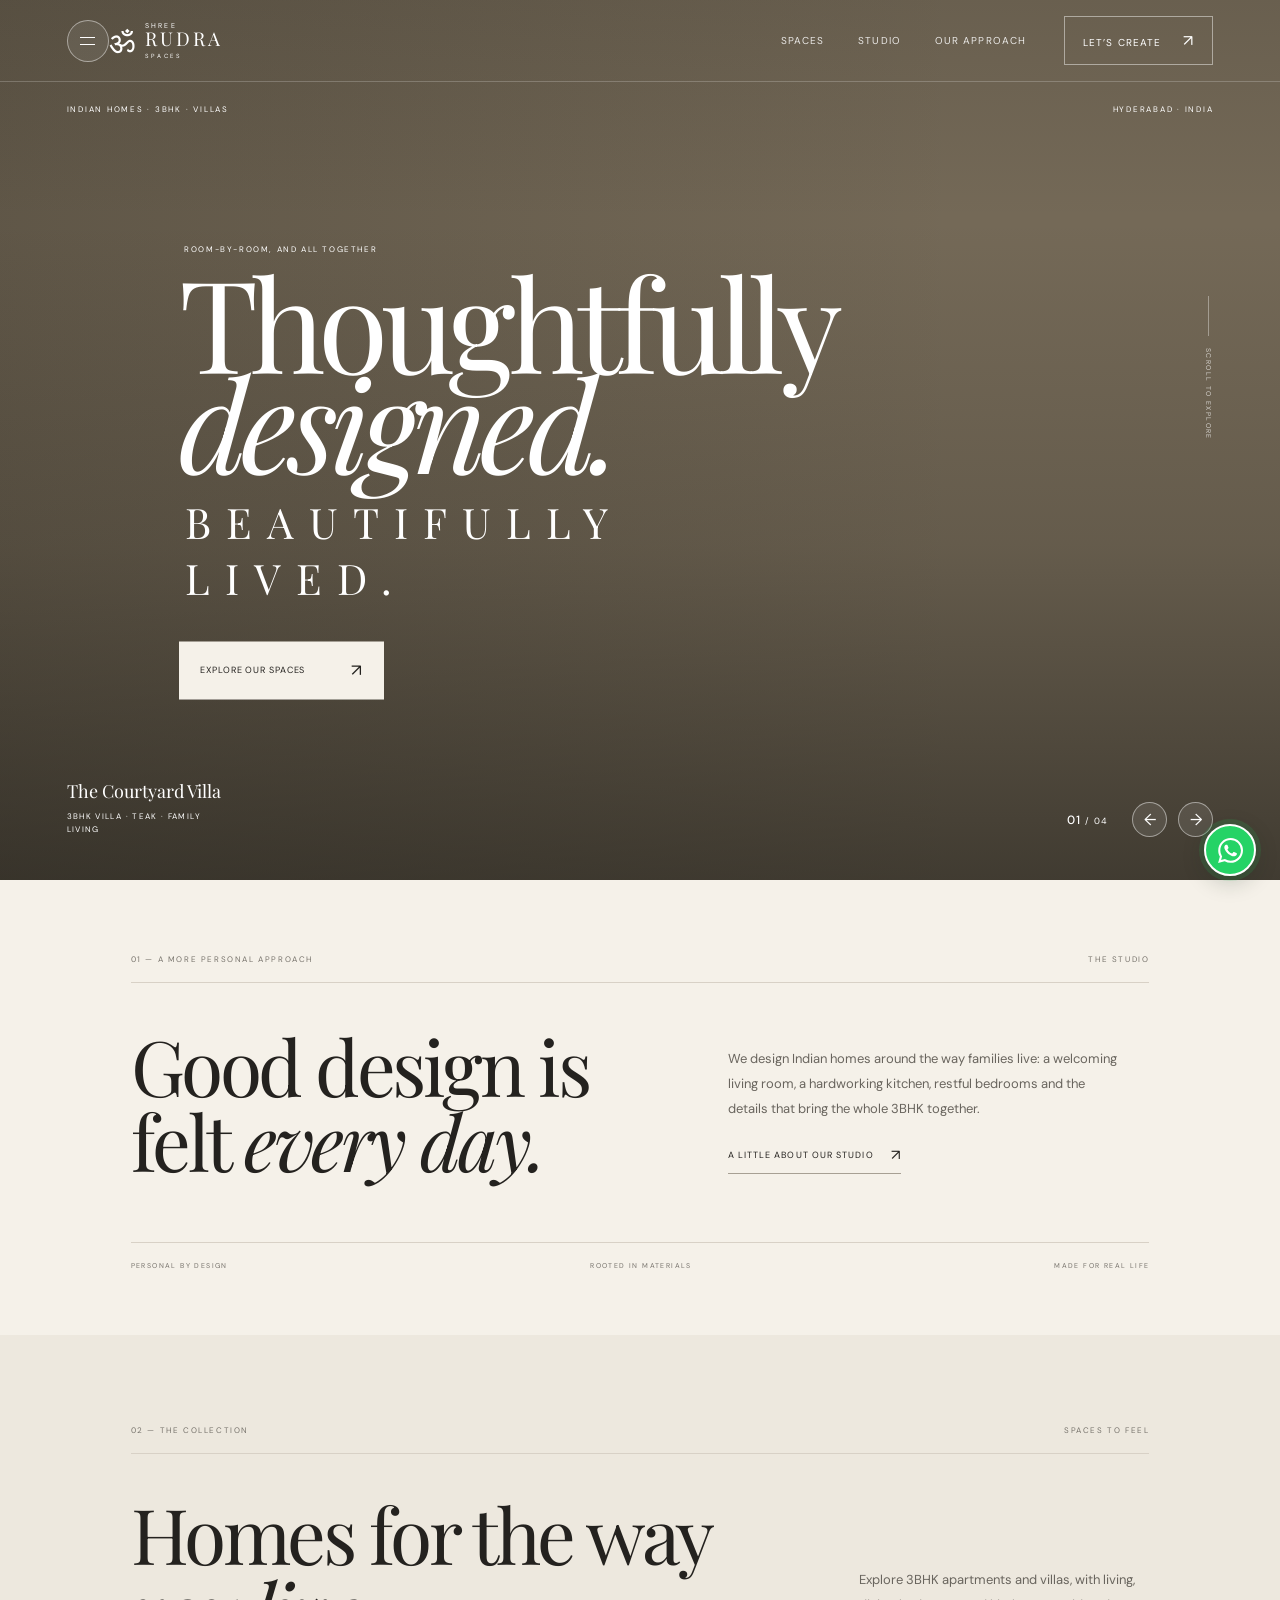
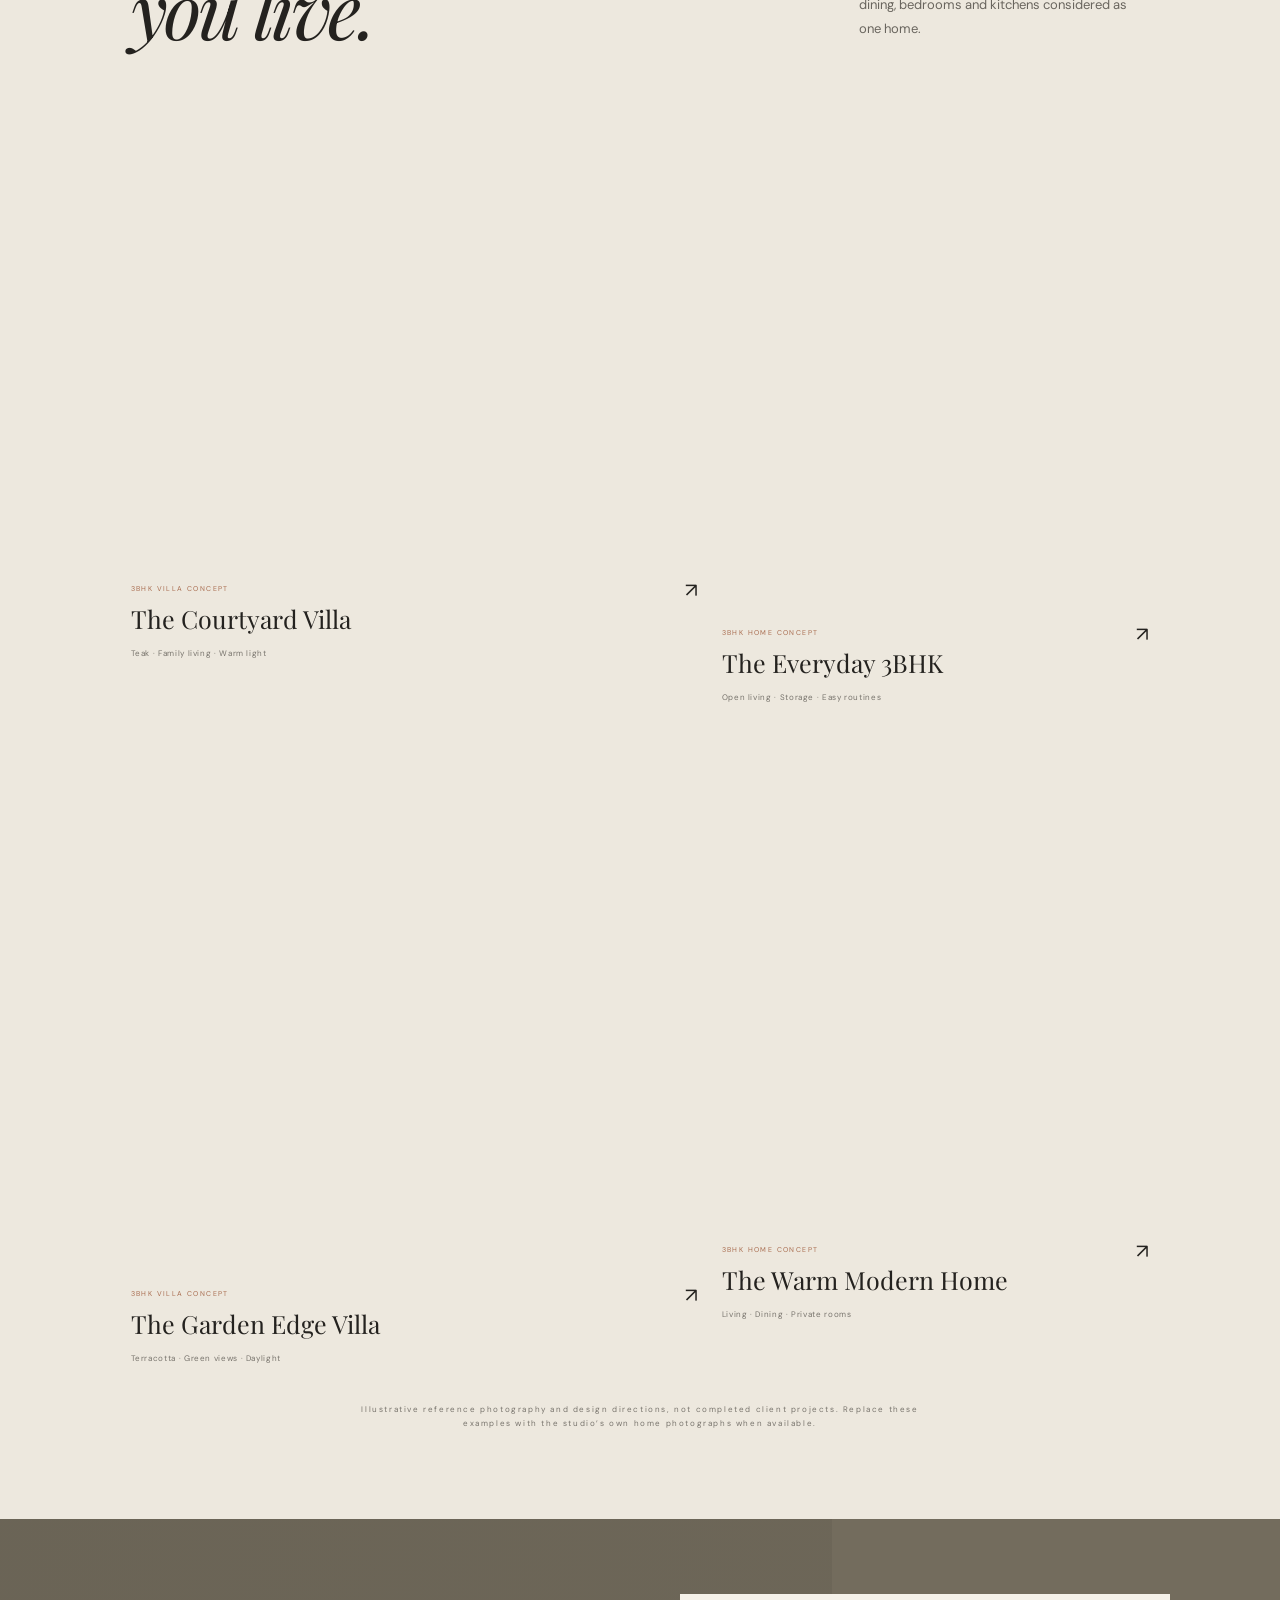
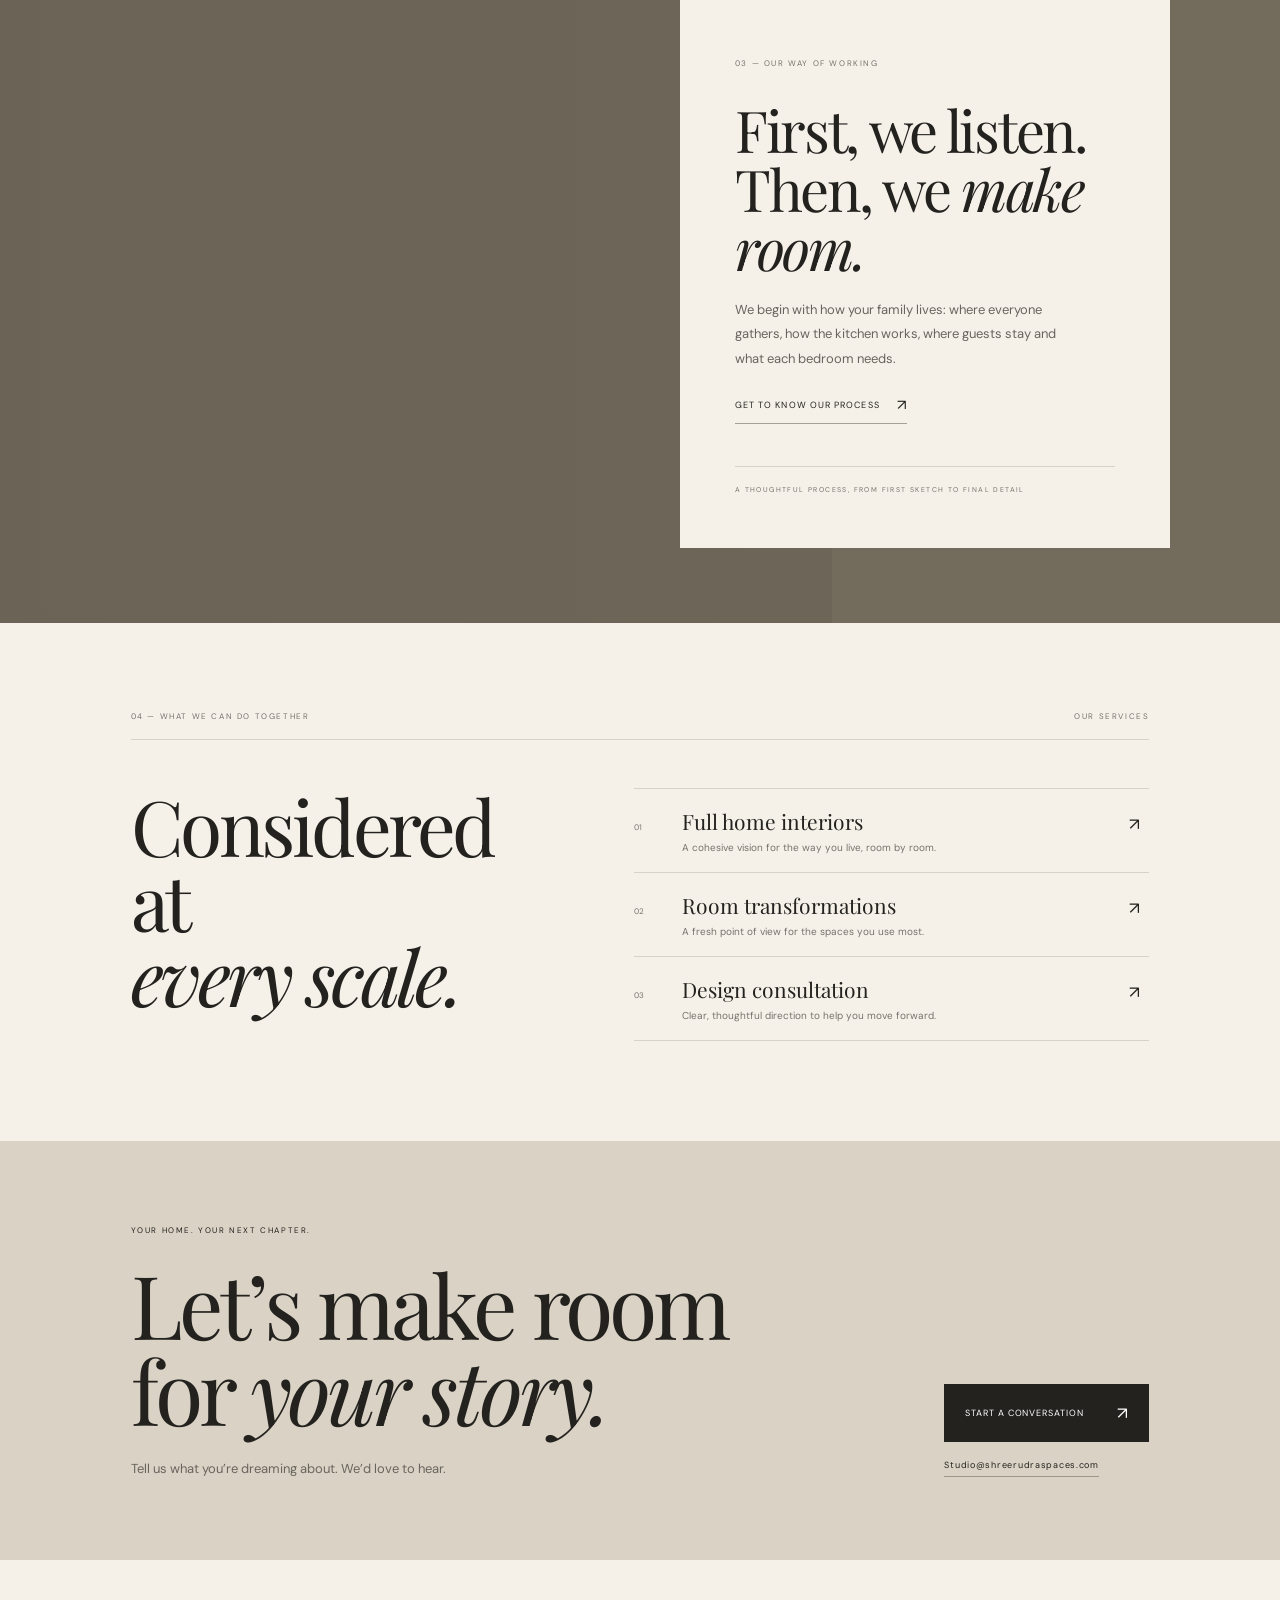
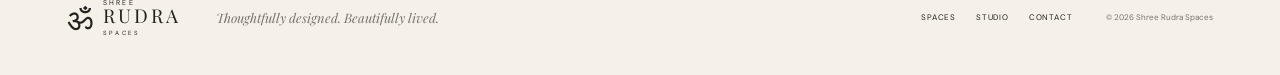
==== commit 2f3cf73d: "Add refined motion and material palette" ====
--- a/index.html
+++ b/index.html
@@ -9,7 +9,7 @@
     <link rel="preconnect" href="https://fonts.googleapis.com" />
     <link rel="preconnect" href="https://fonts.gstatic.com" crossorigin />
     <link href="https://fonts.googleapis.com/css2?family=DM+Sans:wght@400;500;600&family=Playfair+Display:ital,wght@0,400;0,500;0,600;1,400;1,500&display=swap" rel="stylesheet" />
-    <link rel="stylesheet" href="styles.css?v=7" />
+    <link rel="stylesheet" href="styles.css?v=8" />
     <script src="script.js" defer></script>
   </head>
   <body>
--- a/styles.css
+++ b/styles.css
@@ -152,3 +152,32 @@
 .process-four{background-image:url('https://images.unsplash.com/photo-1733547369416-75eb36fb8437?auto=format&fit=crop&w=1100&q=85')}
 .project-type{color:var(--clay)}
 .space-choices button.is-active{background:var(--clay)}
+
+/* Motion and material language adapted from the refreshed Rudhra reference site. */
+.hero-image{transform:scale(1.035);transition:transform 8s cubic-bezier(.2,.65,.25,1),filter .65s ease,opacity .28s ease}
+.hero:not(.slide-changing) .hero-image{transform:scale(1)}
+.hero.slide-changing .hero-image{filter:brightness(.82);opacity:.3;transform:scale(1.035)}
+.hero-caption,.hero-controls,.hero-content>.eyebrow,.hero-content h1,.hero-content>.hero-subtitle,.hero-content>.button{animation:hero-arrive .75s both}
+.hero-content h1{animation-delay:100ms}.hero-content>.hero-subtitle{animation-delay:180ms}.hero-content>.button{animation-delay:240ms}.hero-controls{animation-delay:320ms}
+@keyframes hero-arrive{from{opacity:0;transform:translateY(18px)}to{opacity:1;transform:translateY(0)}}
+.motion-reveal{opacity:0;transform:translateY(28px);transition:opacity .72s ease,transform .72s cubic-bezier(.2,.7,.2,1);transition-delay:var(--reveal-delay,0ms)}
+.motion-reveal.is-visible{opacity:1;transform:translateY(0)}
+.project-card .project-image,.manifesto-image,.process-photo,.contact-page-image{transition:transform .9s cubic-bezier(.2,.65,.25,1),background-position .9s ease}
+.project-card:hover .project-image,.process-card:hover .process-photo{transform:scale(1.025)}
+.button,.header-cta,.menu-panel-cta{transition:transform .25s ease,box-shadow .25s ease,background-color .25s ease}
+.button:hover,.header-cta:hover,.menu-panel-cta:hover{transform:translateY(-3px);box-shadow:0 12px 28px #35281924}
+.material-language{padding:22px 5% 76px}
+.material-heading{max-width:700px;margin-bottom:34px}
+.material-heading h2{font:400 clamp(42px,6.2vw,72px)/1 var(--serif);letter-spacing:-.045em;margin:16px 0}
+.material-heading h2 em{color:var(--clay);font-weight:400}
+.material-heading>p{max-width:490px;font-size:12px;line-height:1.85;color:#69655e}
+.material-grid{display:grid;grid-template-columns:repeat(4,1fr);gap:22px}
+.material-card h3{font:400 22px var(--serif);margin:13px 0 4px}
+.material-card p{font-size:9px;color:var(--muted);margin:0}
+.material-swatch{height:clamp(130px,16vw,205px);border-radius:48% 48% 2px 2px;overflow:hidden;position:relative;box-shadow:inset 0 0 0 1px #30261910}
+.swatch-stone{background:repeating-linear-gradient(135deg,#d5d1c5 0 17px,#c6c1b5 18px 19px,#ddd9cf 20px 42px)}
+.swatch-wood{background:repeating-linear-gradient(93deg,#c7a37a 0 4px,#bb9365 5px 8px,#d2b18a 9px 22px,#bd986d 23px 26px)}
+.swatch-copper{background:linear-gradient(120deg,#98704f,#d1aa79 38%,#f0d5ad 51%,#a67850 82%)}
+.swatch-weave{background-color:#d9d0c0;background-image:repeating-linear-gradient(0deg,#8d765c1c 0 1px,transparent 1px 5px),repeating-linear-gradient(90deg,#8d765c1c 0 1px,transparent 1px 5px)}
+@media(max-width:560px){.material-language{padding:12px 0 52px}.material-heading{margin-bottom:24px}.material-heading h2{font-size:45px}.material-grid{grid-template-columns:repeat(2,1fr);gap:23px 14px}.material-swatch{height:clamp(135px,43vw,210px)}.material-card h3{font-size:19px}}
+@media(prefers-reduced-motion:reduce){.hero-image,.motion-reveal,.project-card .project-image,.process-photo,.button,.header-cta,.menu-panel-cta{transition:none!important;animation:none!important}.motion-reveal{opacity:1;transform:none}}
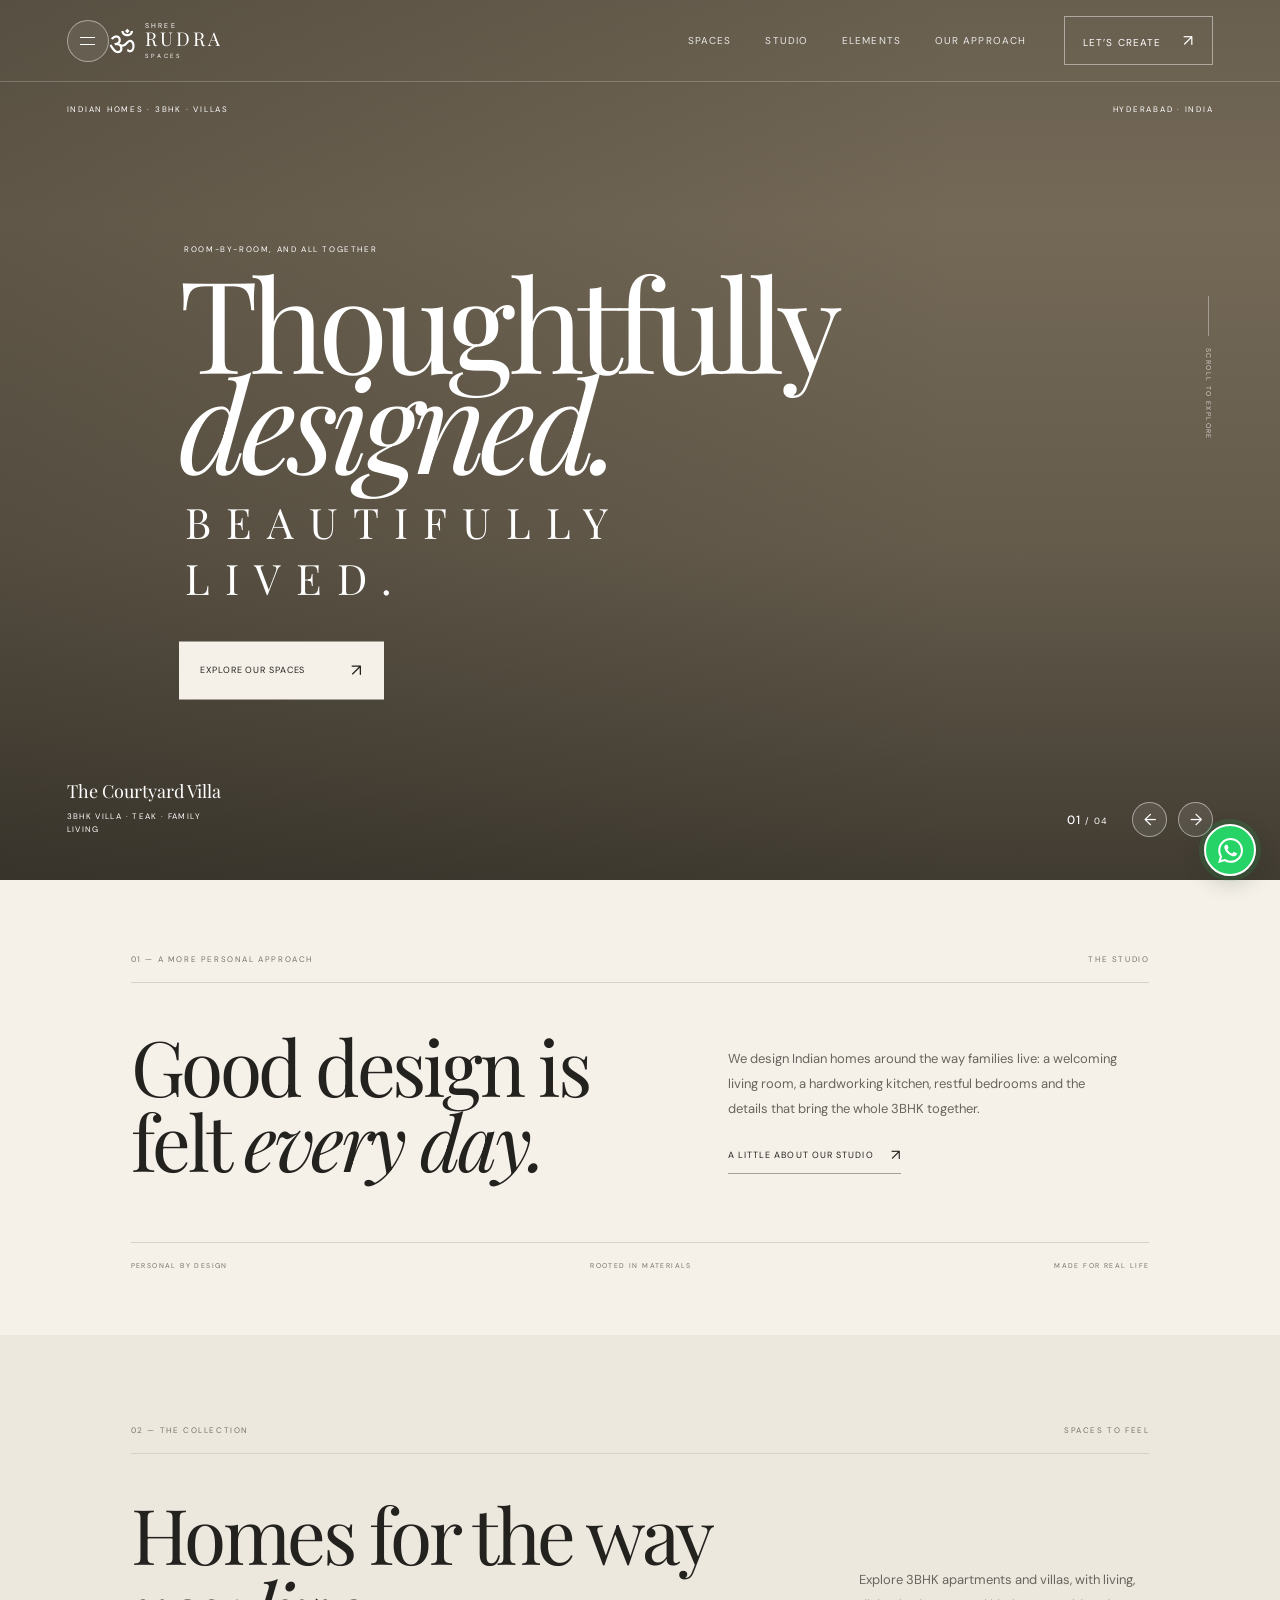
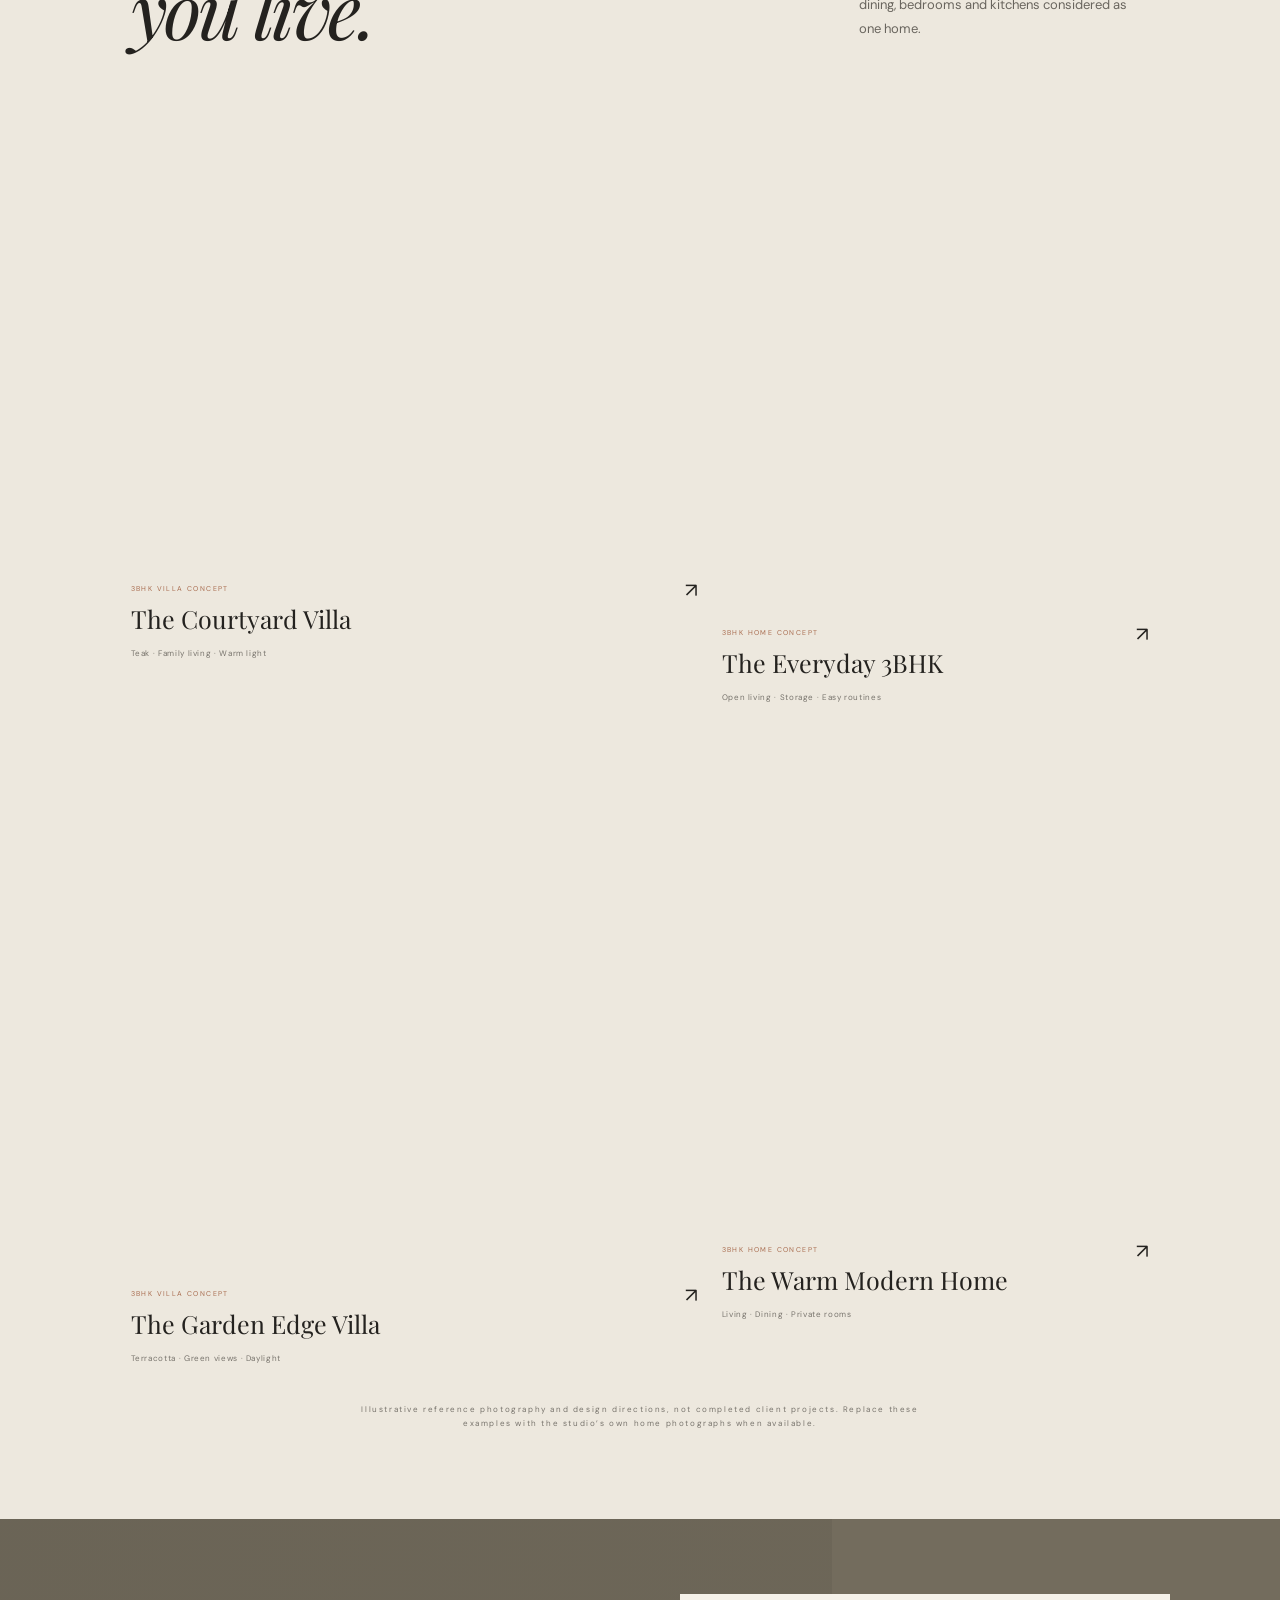
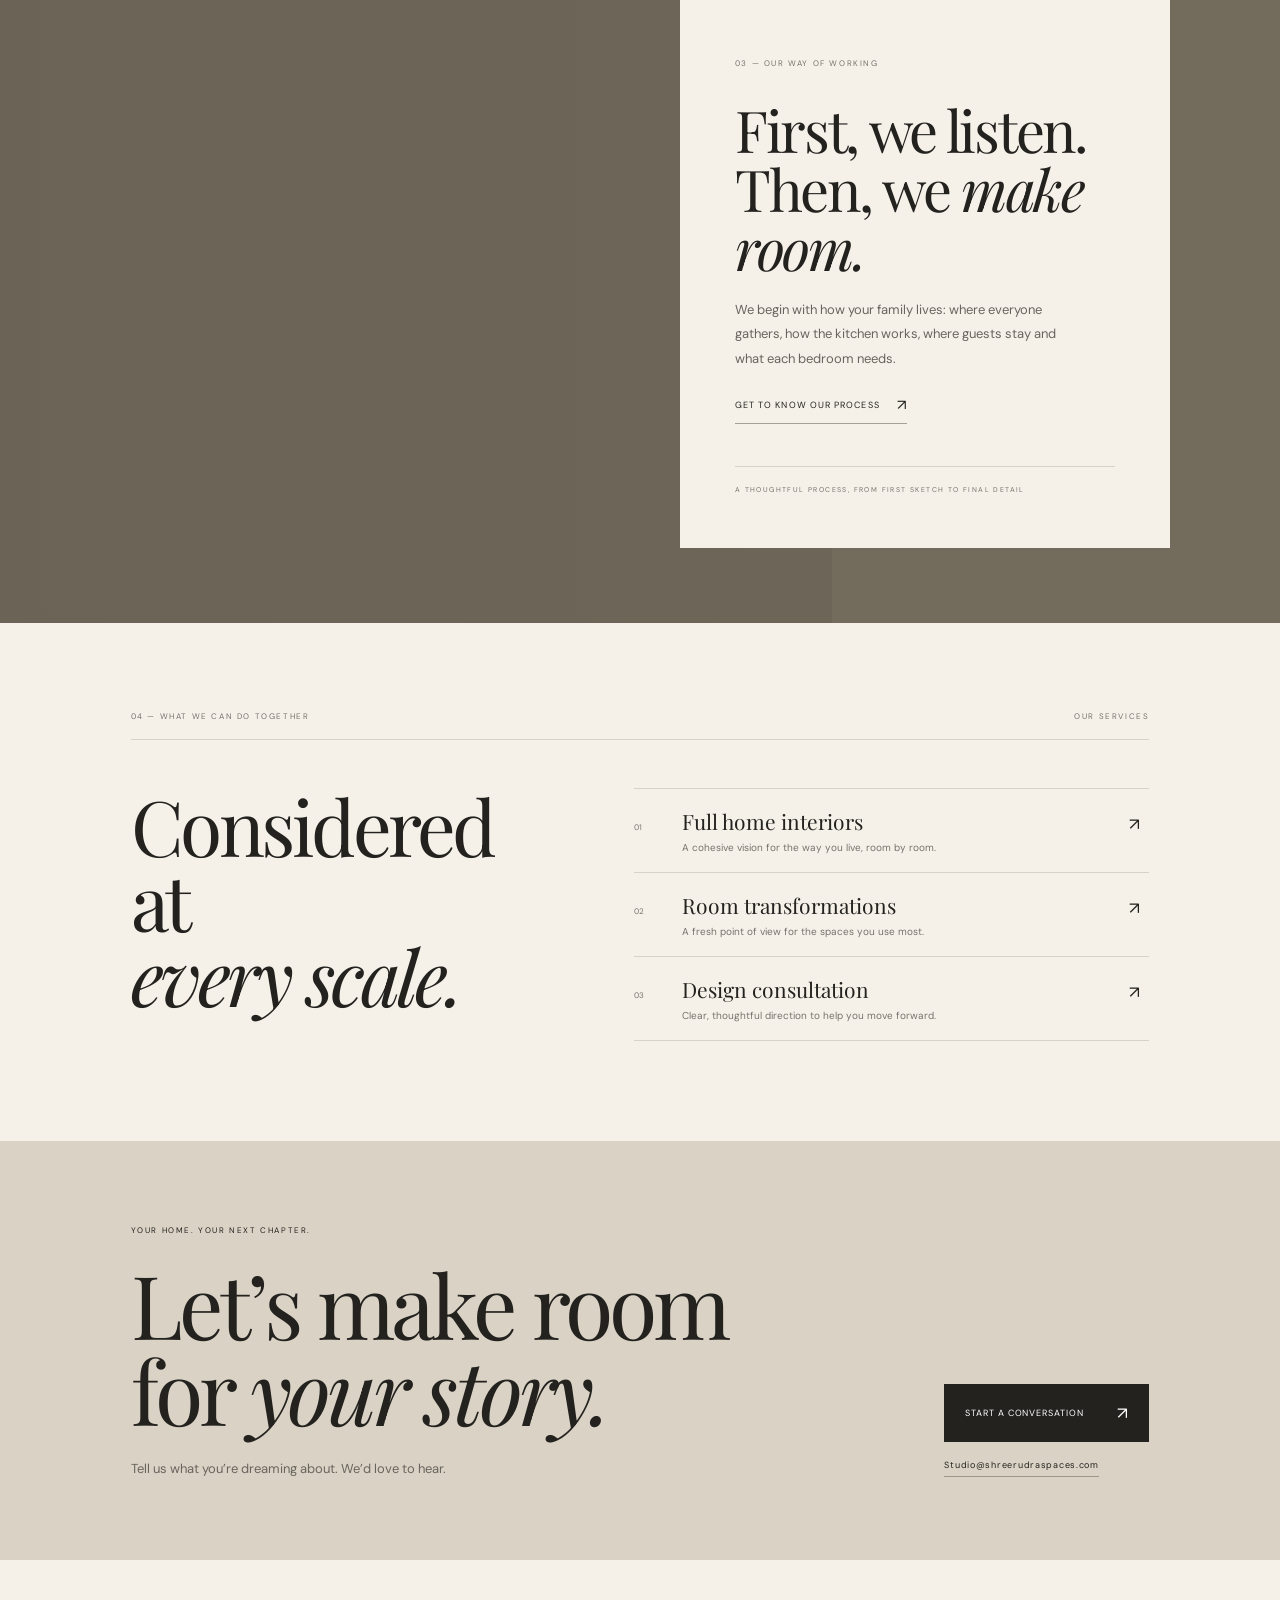
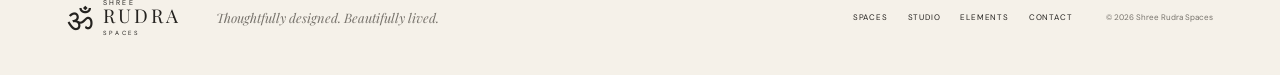
==== commit 7a04d005: "Add animated brand intro and elements page" ====
--- a/index.html
+++ b/index.html
@@ -9,8 +9,8 @@
     <link rel="preconnect" href="https://fonts.googleapis.com" />
     <link rel="preconnect" href="https://fonts.gstatic.com" crossorigin />
     <link href="https://fonts.googleapis.com/css2?family=DM+Sans:wght@400;500;600&family=Playfair+Display:ital,wght@0,400;0,500;0,600;1,400;1,500&display=swap" rel="stylesheet" />
-    <link rel="stylesheet" href="styles.css?v=8" />
-    <script src="script.js" defer></script>
+    <link rel="stylesheet" href="styles.css?v=9" />
+    <script src="script.js?v=2" defer></script>
   </head>
   <body>
     <header class="site-header" id="top">
@@ -19,7 +19,7 @@
         <span class="brand-name"><small>SHREE</small><strong>RUDRA</strong><small class="brand-spaces">SPACES</small></span>
       </a>
       <nav class="desktop-nav" aria-label="Main navigation">
-        <a href="spaces.html">Spaces</a><a href="studio.html">Studio</a><a href="approach.html">Our approach</a>
+        <a href="spaces.html">Spaces</a><a href="studio.html">Studio</a><a href="elements.html">Elements</a><a href="approach.html">Our approach</a>
       </nav>
       <a class="header-cta" href="contact.html">Let’s create <span aria-hidden="true">↗</span></a>
       <button class="menu-toggle" type="button" aria-label="Open navigation" aria-expanded="false"><span></span><span></span></button>
@@ -86,7 +86,7 @@
       </section>
     </main>
 
-    <footer class="site-footer"><a class="brand footer-brand" href="index.html"><span class="brand-mark" aria-hidden="true">ॐ</span><span class="brand-name"><small>SHREE</small><strong>RUDRA</strong><small class="brand-spaces">SPACES</small></span></a><p>Thoughtfully designed. Beautifully lived.</p><div class="footer-links"><a href="spaces.html">Spaces</a><a href="studio.html">Studio</a><a href="contact.html">Contact</a></div><span class="copyright">© 2026 Shree Rudra Spaces</span></footer>
+    <footer class="site-footer"><a class="brand footer-brand" href="index.html"><span class="brand-mark" aria-hidden="true">ॐ</span><span class="brand-name"><small>SHREE</small><strong>RUDRA</strong><small class="brand-spaces">SPACES</small></span></a><p>Thoughtfully designed. Beautifully lived.</p><div class="footer-links"><a href="spaces.html">Spaces</a><a href="studio.html">Studio</a><a href="elements.html">Elements</a><a href="contact.html">Contact</a></div><span class="copyright">© 2026 Shree Rudra Spaces</span></footer>
     <a class="whatsapp-float" href="https://wa.me/918121162266?text=Hi%20Shree%20Rudra%20Spaces%2C%20I%20would%20like%20to%20discuss%20my%20interiors" target="_blank" rel="noreferrer" aria-label="Discuss your project on WhatsApp" title="Chat with us on WhatsApp">
       <svg viewBox="0 0 24 24" aria-hidden="true" focusable="false"><path d="M20.52 3.48A11.82 11.82 0 0 0 12.1 0C5.55 0 .22 5.33.22 11.89c0 2.1.55 4.16 1.6 5.97L.12 24l6.28-1.65a11.9 11.9 0 0 0 5.69 1.45h.01c6.55 0 11.89-5.34 11.9-11.9a11.82 11.82 0 0 0-3.48-8.42ZM12.1 21.78h-.01a9.88 9.88 0 0 1-5.03-1.38l-.36-.21-3.73.98.99-3.64-.24-.37a9.84 9.84 0 0 1-1.51-5.27c0-5.46 4.44-9.9 9.9-9.9a9.83 9.83 0 0 1 7.01 2.9 9.83 9.83 0 0 1 2.9 7.02c0 5.45-4.45 9.88-9.92 9.88Zm5.43-7.41c-.3-.15-1.76-.87-2.03-.97-.27-.1-.47-.15-.67.15-.2.3-.77.97-.94 1.17-.17.2-.35.22-.64.07-.3-.15-1.26-.46-2.4-1.47-.88-.79-1.48-1.76-1.65-2.06-.17-.3-.02-.46.13-.61.13-.13.3-.35.45-.52.15-.18.2-.3.3-.5.1-.2.05-.37-.03-.52-.07-.15-.67-1.62-.91-2.21-.24-.58-.49-.5-.67-.51l-.57-.01c-.2 0-.52.07-.79.37-.27.3-1.04 1.02-1.04 2.48 0 1.47 1.06 2.88 1.21 3.08.15.2 2.09 3.2 5.07 4.49.71.31 1.26.49 1.69.63.71.23 1.36.2 1.87.12.57-.08 1.76-.72 2.01-1.41.25-.7.25-1.29.17-1.42-.07-.12-.27-.2-.57-.35Z"/></svg>
     </a>
@@ -94,7 +94,7 @@
       <button class="menu-backdrop" type="button" data-menu-close tabindex="-1" aria-label="Close navigation"></button>
       <aside class="menu-panel" role="dialog" aria-modal="true" aria-label="Site navigation">
         <div class="menu-panel-top"><span>SHREE RUDRA SPACES</span><button class="menu-close" type="button" data-menu-close aria-label="Close navigation">×</button></div>
-        <nav aria-label="Main navigation"><a href="index.html">Home <span>↗</span></a><a href="spaces.html">Spaces <span>↗</span></a><a href="studio.html">Studio <span>↗</span></a><a href="approach.html">Our Approach <span>↗</span></a><a href="contact.html">Contact <span>↗</span></a></nav>
+        <nav aria-label="Main navigation"><a href="index.html">Home <span>↗</span></a><a href="spaces.html">Spaces <span>↗</span></a><a href="studio.html">Studio <span>↗</span></a><a href="elements.html">Elements <span>↗</span></a><a href="approach.html">Our Approach <span>↗</span></a><a href="contact.html">Contact <span>↗</span></a></nav>
         <div class="menu-panel-footer"><span>SPACES WITH SOUL.</span><a class="menu-panel-cta" href="contact.html">Let’s Create <span aria-hidden="true">↗</span></a></div>
       </aside>
     </div>
--- a/styles.css
+++ b/styles.css
@@ -181,3 +181,32 @@
 .swatch-weave{background-color:#d9d0c0;background-image:repeating-linear-gradient(0deg,#8d765c1c 0 1px,transparent 1px 5px),repeating-linear-gradient(90deg,#8d765c1c 0 1px,transparent 1px 5px)}
 @media(max-width:560px){.material-language{padding:12px 0 52px}.material-heading{margin-bottom:24px}.material-heading h2{font-size:45px}.material-grid{grid-template-columns:repeat(2,1fr);gap:23px 14px}.material-swatch{height:clamp(135px,43vw,210px)}.material-card h3{font-size:19px}}
 @media(prefers-reduced-motion:reduce){.hero-image,.motion-reveal,.project-card .project-image,.process-photo,.button,.header-cta,.menu-panel-cta{transition:none!important;animation:none!important}.motion-reveal{opacity:1;transform:none}}
+
+/* Opening mark and the dedicated materials page. */
+body.site-loading{overflow:hidden}
+body.site-loading>:not(.site-loader){visibility:hidden}
+.site-loader{position:fixed;z-index:1000;inset:0;display:grid;place-content:center;justify-items:center;gap:18px;background:#f5f1e9;color:var(--ink);opacity:1;transition:opacity .5s ease,visibility .5s ease}
+.site-loader.site-loader-out{opacity:0;visibility:hidden}
+.loader-mark{width:clamp(74px,12vw,118px);height:clamp(74px,12vw,118px);animation:loader-enter .85s cubic-bezier(.2,.75,.2,1) both}
+.loader-mark svg{width:100%;height:100%;overflow:visible}
+.loader-mark path,.loader-mark circle{stroke:#bc9162;stroke-width:1.5;stroke-linecap:round;stroke-linejoin:round}
+.loader-mark path{stroke-dasharray:300;stroke-dashoffset:300;animation:loader-draw 1.05s .12s ease forwards}
+.loader-mark .loader-sun{fill:#bc9162;transform-box:fill-box;transform-origin:center;animation:loader-sunrise .55s .72s both}
+.loader-wordmark{display:flex;align-items:center;flex-direction:column;gap:4px;opacity:0;animation:loader-wordmark .55s .7s ease forwards}
+.loader-wordmark small{font:500 7px var(--sans);letter-spacing:.34em}
+.loader-wordmark strong{font:400 29px/.95 var(--serif);letter-spacing:.06em}
+@keyframes loader-draw{to{stroke-dashoffset:0}}
+@keyframes loader-enter{from{transform:translateY(12px) scale(.94);opacity:0}to{transform:translateY(0) scale(1);opacity:1}}
+@keyframes loader-sunrise{from{transform:scale(0);opacity:0}to{transform:scale(1);opacity:1}}
+@keyframes loader-wordmark{to{opacity:1;transform:translateY(0)}from{opacity:0;transform:translateY(7px)}}
+.material-language.page-elements{padding-top:0;padding-bottom:92px}
+.elements-hero{min-height:330px;display:flex;flex-direction:column;justify-content:center;padding:28px 0 48px}
+.elements-hero h1{font:400 clamp(55px,8vw,100px)/.95 var(--serif);letter-spacing:-.055em;margin:21px 0}
+.elements-hero h1 em{color:var(--clay);font-weight:400}
+.elements-hero>p{max-width:540px;font-size:13px;line-height:1.9;color:#69655e}
+.elements-story{display:grid;grid-template-columns:1fr .9fr;gap:8%;align-items:center;padding:75px 0;border-top:1px solid var(--line)}
+.elements-story-image{height:clamp(290px,38vw,500px);background:url('https://images.unsplash.com/photo-1682662046457-74fd5b199b92?auto=format&fit=crop&w=1400&q=85') center/cover no-repeat}
+.elements-story h2{font:400 clamp(38px,5.2vw,62px)/1.04 var(--serif);letter-spacing:-.04em;margin:16px 0}
+.elements-story p{font-size:12px;line-height:1.9;color:#69655e;max-width:440px}
+@media(max-width:560px){.elements-hero{min-height:280px;padding:12px 0 39px}.elements-hero h1{font-size:clamp(49px,13vw,70px)}.material-language.page-elements{padding-bottom:58px}.elements-story{grid-template-columns:1fr;gap:24px;padding:48px 0}.elements-story-image{height:clamp(245px,76vw,380px)}.elements-story h2{font-size:44px}}
+@media(prefers-reduced-motion:reduce){.site-loader,.loader-mark,.loader-mark path,.loader-mark .loader-sun,.loader-wordmark{animation:none!important;transition:none!important}.loader-wordmark{opacity:1}}
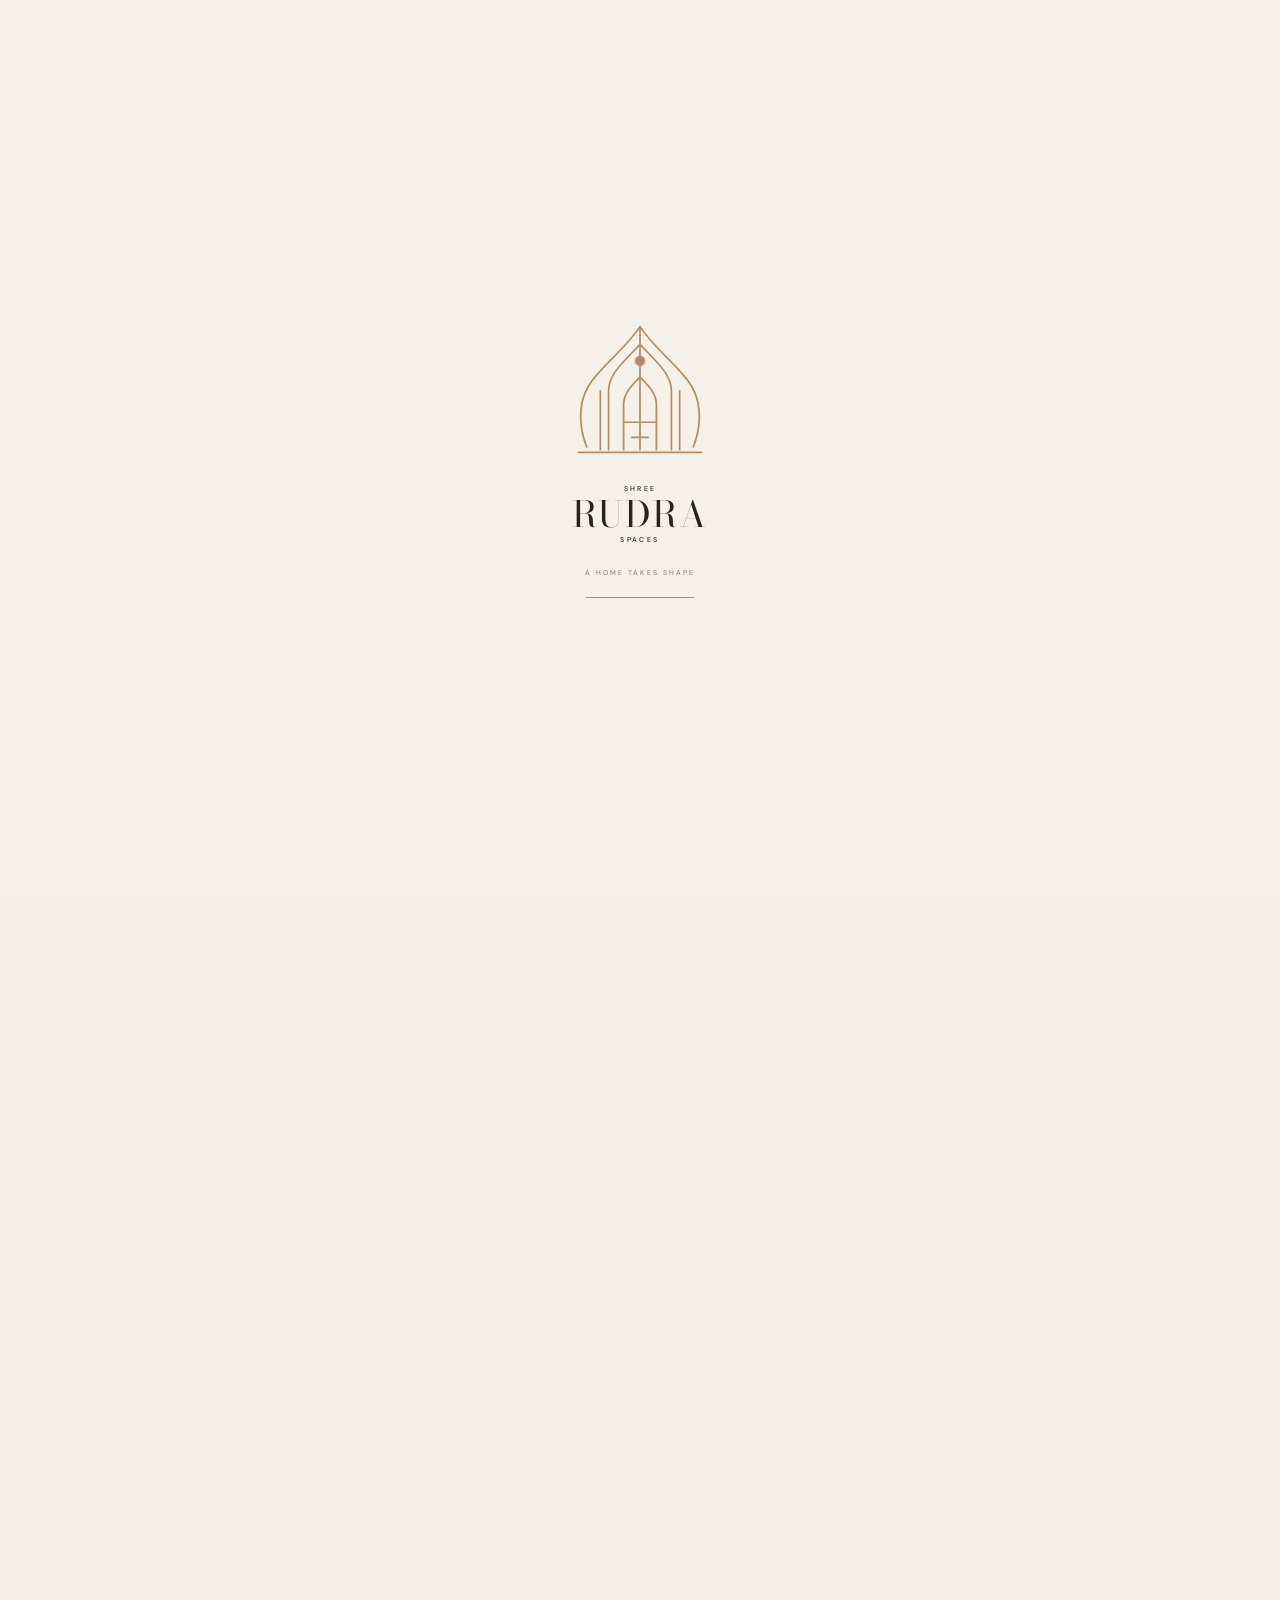
==== commit 33be7220: "Refine typography palette and opening animation" ====
--- a/index.html
+++ b/index.html
@@ -3,14 +3,14 @@
   <head>
     <meta charset="UTF-8" />
     <meta name="viewport" content="width=device-width, initial-scale=1.0" />
-    <meta name="theme-color" content="#f5f1e9" />
+    <meta name="theme-color" content="#f5efe9" />
     <meta name="description" content="Shree Rudra Spaces plans Indian 3BHK homes, villas, living rooms, bedrooms and kitchens around the way your family lives." />
     <title>Shree Rudra Spaces — Thoughtfully designed. Beautifully lived.</title>
     <link rel="preconnect" href="https://fonts.googleapis.com" />
     <link rel="preconnect" href="https://fonts.gstatic.com" crossorigin />
-    <link href="https://fonts.googleapis.com/css2?family=DM+Sans:wght@400;500;600&family=Playfair+Display:ital,wght@0,400;0,500;0,600;1,400;1,500&display=swap" rel="stylesheet" />
-    <link rel="stylesheet" href="styles.css?v=9" />
-    <script src="script.js?v=2" defer></script>
+    <link href="https://fonts.googleapis.com/css2?family=Bodoni+Moda:ital,opsz,wght@0,6..96,400;0,6..96,500;0,6..96,600;1,6..96,400;1,6..96,500&family=DM+Sans:wght@400;500;600&display=swap" rel="stylesheet" />
+    <link rel="stylesheet" href="styles.css?v=10" />
+    <script src="script.js?v=3" defer></script>
   </head>
   <body>
     <header class="site-header" id="top">
--- a/styles.css
+++ b/styles.css
@@ -1,4 +1,4 @@
-:root{--paper:#f5f1e9;--ink:#24221f;--muted:#77736c;--line:#d8d1c6;--olive:#65705b;--serif:'Playfair Display',Georgia,serif;--sans:'DM Sans',Arial,sans-serif}*{box-sizing:border-box}html{scroll-behavior:smooth}body{margin:0;background:var(--paper);color:var(--ink);font-family:var(--sans);font-size:14px;-webkit-font-smoothing:antialiased}a{color:inherit;text-decoration:none}button{font:inherit}.site-header{position:absolute;z-index:20;top:0;left:0;width:100%;height:82px;padding:0 5.2%;display:flex;align-items:center;justify-content:space-between;color:#fff;border-bottom:1px solid #ffffff35}.brand{display:flex;align-items:center;gap:10px}.brand-mark{font-family:var(--serif);font-size:31px;line-height:1}.brand-name{display:grid;line-height:1.05;letter-spacing:.16em}.brand-name small{font-size:7px;letter-spacing:.33em}.brand-name strong{font-family:var(--serif);font-weight:400;font-size:19px;letter-spacing:.17em}.brand-name .brand-spaces{font-size:6px;letter-spacing:.45em;margin-top:4px}.desktop-nav{display:flex;gap:34px;margin-left:auto;margin-right:38px}.desktop-nav a,.header-cta{font-size:10px;letter-spacing:.11em;text-transform:uppercase}.desktop-nav a{opacity:.86;transition:opacity .2s}.desktop-nav a:hover{opacity:1}.header-cta{border:1px solid #ffffff75;padding:13px 18px}.header-cta span{font-size:16px;margin-left:18px}.menu-toggle{display:none}.hero{height:min(880px,100svh);min-height:650px;position:relative;overflow:hidden;color:white;background:#746957}.hero-image,.hero-shade,.manifesto-image{position:absolute;inset:0}.hero-image{background-image:url('https://images.unsplash.com/photo-1682662046457-74fd5b199b92?auto=format&fit=crop&w=2200&q=88');background-size:cover;background-position:center 53%;transition:background-image .6s ease,transform 1.1s ease}.hero:hover .hero-image{transform:scale(1.025)}.hero-shade{background:linear-gradient(180deg,#1a19151f 0%,#1a191500 25%,#1a19152b 62%,#1a191592 100%),linear-gradient(90deg,#17151038,transparent 75%)}.hero-topline{position:absolute;top:104px;left:5.2%;right:5.2%;display:flex;justify-content:space-between;font-size:8px;letter-spacing:.22em}.hero-content{position:absolute;left:14%;top:50%;transform:translateY(-43%);max-width:540px}.eyebrow,.section-kicker,.project-type,.values-row,.concept-note,.manifesto-index,.scroll-cue{font-size:8px;letter-spacing:.2em}.hero-eyebrow{margin:0 0 18px 5px}.hero h1{font-family:var(--serif);font-weight:400;font-size:clamp(72px,10vw,150px);line-height:.78;letter-spacing:-.055em;margin:0}.hero h1 em,.section-heading h2 em,.intro h2 em,.manifesto-panel h2 em,.services h2 em,.contact h2 em{font-weight:400}.hero-subtitle{font-family:var(--serif);font-size:clamp(22px,3.5vw,42px);letter-spacing:.36em;text-transform:uppercase;margin:22px 0 35px 6px}.button{display:inline-flex;align-items:center;justify-content:space-between;gap:28px;padding:18px 21px;font-size:9px;letter-spacing:.1em;text-transform:uppercase;min-width:205px}.button span{font-size:17px}.button-light{background:var(--paper);color:var(--ink)}.hero-caption{position:absolute;left:5.2%;bottom:44px;display:flex;flex-direction:column;gap:7px}.caption-title{font-family:var(--serif);font-size:18px}.hero-caption span:last-child{font-size:8px;letter-spacing:.17em;text-transform:uppercase;max-width:170px;line-height:1.6}.hero-controls{position:absolute;right:5.2%;bottom:43px;display:flex;align-items:center;gap:11px}.slide-count{font-size:9px;letter-spacing:.15em;margin-right:13px}.slide-count b{font-weight:500;font-size:12px}.hero-controls button{height:35px;width:35px;color:white;background:#ffffff18;border:1px solid #ffffff75;border-radius:50%;cursor:pointer;font-size:16px;transition:background .2s}.hero-controls button:hover{background:#ffffff46}.scroll-cue{position:absolute;bottom:50%;right:5.2%;writing-mode:vertical-rl;display:flex;align-items:center;gap:12px;opacity:.7;font-size:7px}.scroll-cue span{height:40px;border-left:1px solid #ffffff85}.section-pad{padding:92px 10.2%}.intro{padding-top:74px;padding-bottom:65px}.section-kicker{display:flex;justify-content:space-between;color:var(--muted);padding-bottom:18px;border-bottom:1px solid var(--line)}.intro-grid{display:grid;grid-template-columns:1.1fr .9fr;gap:8%;align-items:end;padding:45px 0 63px}.intro h2,.section-heading h2,.services h2,.contact h2{font-family:var(--serif);font-weight:400;font-size:clamp(44px,6vw,82px);line-height:.98;letter-spacing:-.045em;margin:0}.intro-copy{max-width:390px;padding-bottom:5px}.intro-copy p,.section-heading p,.manifesto-panel>p,.contact-text>p{font-size:13px;line-height:1.9;color:#69655e;margin:0 0 22px}.text-link{display:inline-flex;align-items:center;gap:17px;font-size:9px;letter-spacing:.12em;text-transform:uppercase;border-bottom:1px solid #a7a094;padding-bottom:8px}.text-link span{font-size:15px}.values-row{display:flex;justify-content:space-between;padding-top:18px;border-top:1px solid var(--line);color:#77736c;font-size:7px}.spaces{background:#ede8de;padding-top:90px;padding-bottom:88px}.section-heading{display:flex;justify-content:space-between;align-items:end;padding:42px 0 45px}.section-heading p{max-width:290px;margin:0 0 4px}.project-grid{display:grid;grid-template-columns:1.14fr .86fr;gap:48px 24px;align-items:start}.project-card{display:block;min-width:0}.project-small{margin-top:104px}.project-image{height:410px;background-size:cover;background-position:center;transition:transform .8s cubic-bezier(.2,.7,.2,1)}.project-card:hover .project-image{transform:scale(1.025)}.project-large .project-image{height:470px}.image-walnut{background-image:url('https://images.unsplash.com/photo-1682662046457-74fd5b199b92?auto=format&fit=crop&w=1300&q=85')}.image-garden{background-image:url('https://images.unsplash.com/photo-1667375185256-9bf71ce75e15?auto=format&fit=crop&w=1100&q=85')}.image-earth{background-image:url('https://images.unsplash.com/photo-1733547369416-75eb36fb8437?auto=format&fit=crop&w=1100&q=85')}.image-quiet{background-image:url('https://images.unsplash.com/photo-1633605015660-b0f2dbad3bf2?auto=format&fit=crop&w=1300&q=85')}.project-meta{display:flex;justify-content:space-between;align-items:start;padding-top:16px}.project-type{color:var(--muted);font-size:7px}.project-meta h3{font-family:var(--serif);font-size:25px;font-weight:400;margin:7px 0}.project-tags{font-size:8px;letter-spacing:.08em;color:#77736c}.project-arrow{font-size:20px;transition:transform .2s}.project-card:hover .project-arrow{transform:translate(3px,-3px)}.concept-note{text-align:center;color:var(--muted);font-size:7px;margin:55px 0 0}.manifesto{position:relative;min-height:610px;background:#736c5d;display:flex;justify-content:flex-end;align-items:center;padding:75px 10.2%;color:white;overflow:hidden}.manifesto-image{right:35%;background-image:linear-gradient(90deg,#25241d1c,#25241d15),url('https://images.unsplash.com/photo-1577096807123-224044fa0339?auto=format&fit=crop&w=1500&q=85');background-size:cover;background-position:center}.manifesto-panel{position:relative;z-index:1;background:var(--paper);color:var(--ink);width:min(490px,54%);padding:58px 55px 52px;margin-right:-2%}.manifesto-panel .eyebrow{color:var(--muted)}.manifesto-panel h2{font-family:var(--serif);font-size:clamp(36px,4.5vw,60px);font-weight:400;line-height:1.03;letter-spacing:-.04em;margin:30px 0 20px}.manifesto-panel>p{max-width:330px}.manifesto-index{color:var(--muted);border-top:1px solid var(--line);margin-top:42px;padding-top:17px;font-size:7px;line-height:1.7}.services{padding-top:88px;padding-bottom:100px}.services-row{display:grid;grid-template-columns:.85fr 1.15fr;gap:12%;padding-top:48px}.service-list>div{display:grid;grid-template-columns:32px 1fr 20px;column-gap:16px;align-items:baseline;padding:18px 0;border-bottom:1px solid var(--line)}.service-list>div:first-child{border-top:1px solid var(--line)}.service-list>div>span{font-size:8px;color:var(--muted)}.service-list h3{font-family:var(--serif);font-size:21px;font-weight:400;margin:0}.service-list p{grid-column:2;margin:6px 0 0;color:var(--muted);font-size:10px}.service-list b{grid-column:3;grid-row:1/3;font-weight:400;font-size:17px}.contact{background:#d9d2c5;padding:78px 10.2%;display:flex;justify-content:space-between;align-items:end;gap:30px}.contact h2{font-size:clamp(48px,7vw,88px);margin:24px 0}.contact-text>p{margin:0}.contact-actions{display:flex;flex-direction:column;align-items:flex-start;gap:17px;padding-bottom:5px}.button-dark{background:var(--ink);color:white}.email-link{font-size:9px;letter-spacing:.08em;border-bottom:1px solid #9d968b;padding-bottom:5px}.site-footer{padding:36px 5.2%;display:grid;grid-template-columns:auto 1fr auto auto;align-items:center;gap:34px}.footer-brand{color:var(--ink)}.site-footer>p{font-family:var(--serif);font-style:italic;color:var(--muted);font-size:13px}.footer-links{display:flex;gap:20px;font-size:8px;letter-spacing:.1em;text-transform:uppercase}.copyright{font-size:8px;color:var(--muted)}.whatsapp-float{position:fixed;z-index:14;right:24px;bottom:24px;height:47px;width:47px;display:grid;place-items:center;background:#f8f5ef;color:#4d735e;border-radius:50%;box-shadow:0 4px 24px #1c1a151e;font-size:21px}.mobile-menu{display:none}
+:root{--paper:#f5efe9;--ink:#29231f;--muted:#80756c;--line:#ded3c8;--olive:#a17c58;--serif:'Bodoni Moda','Playfair Display',Georgia,serif;--sans:'DM Sans',Arial,sans-serif}*{box-sizing:border-box}html{scroll-behavior:smooth}body{margin:0;background:var(--paper);color:var(--ink);font-family:var(--sans);font-size:14px;-webkit-font-smoothing:antialiased}a{color:inherit;text-decoration:none}button{font:inherit}.site-header{position:absolute;z-index:20;top:0;left:0;width:100%;height:82px;padding:0 5.2%;display:flex;align-items:center;justify-content:space-between;color:#fff;border-bottom:1px solid #ffffff35}.brand{display:flex;align-items:center;gap:10px}.brand-mark{font-family:var(--serif);font-size:31px;line-height:1}.brand-name{display:grid;line-height:1.05;letter-spacing:.16em}.brand-name small{font-size:7px;letter-spacing:.33em}.brand-name strong{font-family:var(--serif);font-weight:400;font-size:19px;letter-spacing:.17em}.brand-name .brand-spaces{font-size:6px;letter-spacing:.45em;margin-top:4px}.desktop-nav{display:flex;gap:34px;margin-left:auto;margin-right:38px}.desktop-nav a,.header-cta{font-size:10px;letter-spacing:.11em;text-transform:uppercase}.desktop-nav a{opacity:.86;transition:opacity .2s}.desktop-nav a:hover{opacity:1}.header-cta{border:1px solid #ffffff75;padding:13px 18px}.header-cta span{font-size:16px;margin-left:18px}.menu-toggle{display:none}.hero{height:min(880px,100svh);min-height:650px;position:relative;overflow:hidden;color:white;background:#746957}.hero-image,.hero-shade,.manifesto-image{position:absolute;inset:0}.hero-image{background-image:url('https://images.unsplash.com/photo-1682662046457-74fd5b199b92?auto=format&fit=crop&w=2200&q=88');background-size:cover;background-position:center 53%;transition:background-image .6s ease,transform 1.1s ease}.hero:hover .hero-image{transform:scale(1.025)}.hero-shade{background:linear-gradient(180deg,#1a19151f 0%,#1a191500 25%,#1a19152b 62%,#1a191592 100%),linear-gradient(90deg,#17151038,transparent 75%)}.hero-topline{position:absolute;top:104px;left:5.2%;right:5.2%;display:flex;justify-content:space-between;font-size:8px;letter-spacing:.22em}.hero-content{position:absolute;left:14%;top:50%;transform:translateY(-43%);max-width:540px}.eyebrow,.section-kicker,.project-type,.values-row,.concept-note,.manifesto-index,.scroll-cue{font-size:8px;letter-spacing:.2em}.hero-eyebrow{margin:0 0 18px 5px}.hero h1{font-family:var(--serif);font-weight:400;font-size:clamp(72px,10vw,150px);line-height:.78;letter-spacing:-.055em;margin:0}.hero h1 em,.section-heading h2 em,.intro h2 em,.manifesto-panel h2 em,.services h2 em,.contact h2 em{font-weight:400}.hero-subtitle{font-family:var(--serif);font-size:clamp(22px,3.5vw,42px);letter-spacing:.36em;text-transform:uppercase;margin:22px 0 35px 6px}.button{display:inline-flex;align-items:center;justify-content:space-between;gap:28px;padding:18px 21px;font-size:9px;letter-spacing:.1em;text-transform:uppercase;min-width:205px}.button span{font-size:17px}.button-light{background:var(--paper);color:var(--ink)}.hero-caption{position:absolute;left:5.2%;bottom:44px;display:flex;flex-direction:column;gap:7px}.caption-title{font-family:var(--serif);font-size:18px}.hero-caption span:last-child{font-size:8px;letter-spacing:.17em;text-transform:uppercase;max-width:170px;line-height:1.6}.hero-controls{position:absolute;right:5.2%;bottom:43px;display:flex;align-items:center;gap:11px}.slide-count{font-size:9px;letter-spacing:.15em;margin-right:13px}.slide-count b{font-weight:500;font-size:12px}.hero-controls button{height:35px;width:35px;color:white;background:#ffffff18;border:1px solid #ffffff75;border-radius:50%;cursor:pointer;font-size:16px;transition:background .2s}.hero-controls button:hover{background:#ffffff46}.scroll-cue{position:absolute;bottom:50%;right:5.2%;writing-mode:vertical-rl;display:flex;align-items:center;gap:12px;opacity:.7;font-size:7px}.scroll-cue span{height:40px;border-left:1px solid #ffffff85}.section-pad{padding:92px 10.2%}.intro{padding-top:74px;padding-bottom:65px}.section-kicker{display:flex;justify-content:space-between;color:var(--muted);padding-bottom:18px;border-bottom:1px solid var(--line)}.intro-grid{display:grid;grid-template-columns:1.1fr .9fr;gap:8%;align-items:end;padding:45px 0 63px}.intro h2,.section-heading h2,.services h2,.contact h2{font-family:var(--serif);font-weight:400;font-size:clamp(44px,6vw,82px);line-height:.98;letter-spacing:-.045em;margin:0}.intro-copy{max-width:390px;padding-bottom:5px}.intro-copy p,.section-heading p,.manifesto-panel>p,.contact-text>p{font-size:13px;line-height:1.9;color:#69655e;margin:0 0 22px}.text-link{display:inline-flex;align-items:center;gap:17px;font-size:9px;letter-spacing:.12em;text-transform:uppercase;border-bottom:1px solid #a7a094;padding-bottom:8px}.text-link span{font-size:15px}.values-row{display:flex;justify-content:space-between;padding-top:18px;border-top:1px solid var(--line);color:#77736c;font-size:7px}.spaces{background:#ede8de;padding-top:90px;padding-bottom:88px}.section-heading{display:flex;justify-content:space-between;align-items:end;padding:42px 0 45px}.section-heading p{max-width:290px;margin:0 0 4px}.project-grid{display:grid;grid-template-columns:1.14fr .86fr;gap:48px 24px;align-items:start}.project-card{display:block;min-width:0}.project-small{margin-top:104px}.project-image{height:410px;background-size:cover;background-position:center;transition:transform .8s cubic-bezier(.2,.7,.2,1)}.project-card:hover .project-image{transform:scale(1.025)}.project-large .project-image{height:470px}.image-walnut{background-image:url('https://images.unsplash.com/photo-1682662046457-74fd5b199b92?auto=format&fit=crop&w=1300&q=85')}.image-garden{background-image:url('https://images.unsplash.com/photo-1667375185256-9bf71ce75e15?auto=format&fit=crop&w=1100&q=85')}.image-earth{background-image:url('https://images.unsplash.com/photo-1733547369416-75eb36fb8437?auto=format&fit=crop&w=1100&q=85')}.image-quiet{background-image:url('https://images.unsplash.com/photo-1633605015660-b0f2dbad3bf2?auto=format&fit=crop&w=1300&q=85')}.project-meta{display:flex;justify-content:space-between;align-items:start;padding-top:16px}.project-type{color:var(--muted);font-size:7px}.project-meta h3{font-family:var(--serif);font-size:25px;font-weight:400;margin:7px 0}.project-tags{font-size:8px;letter-spacing:.08em;color:#77736c}.project-arrow{font-size:20px;transition:transform .2s}.project-card:hover .project-arrow{transform:translate(3px,-3px)}.concept-note{text-align:center;color:var(--muted);font-size:7px;margin:55px 0 0}.manifesto{position:relative;min-height:610px;background:#736c5d;display:flex;justify-content:flex-end;align-items:center;padding:75px 10.2%;color:white;overflow:hidden}.manifesto-image{right:35%;background-image:linear-gradient(90deg,#25241d1c,#25241d15),url('https://images.unsplash.com/photo-1577096807123-224044fa0339?auto=format&fit=crop&w=1500&q=85');background-size:cover;background-position:center}.manifesto-panel{position:relative;z-index:1;background:var(--paper);color:var(--ink);width:min(490px,54%);padding:58px 55px 52px;margin-right:-2%}.manifesto-panel .eyebrow{color:var(--muted)}.manifesto-panel h2{font-family:var(--serif);font-size:clamp(36px,4.5vw,60px);font-weight:400;line-height:1.03;letter-spacing:-.04em;margin:30px 0 20px}.manifesto-panel>p{max-width:330px}.manifesto-index{color:var(--muted);border-top:1px solid var(--line);margin-top:42px;padding-top:17px;font-size:7px;line-height:1.7}.services{padding-top:88px;padding-bottom:100px}.services-row{display:grid;grid-template-columns:.85fr 1.15fr;gap:12%;padding-top:48px}.service-list>div{display:grid;grid-template-columns:32px 1fr 20px;column-gap:16px;align-items:baseline;padding:18px 0;border-bottom:1px solid var(--line)}.service-list>div:first-child{border-top:1px solid var(--line)}.service-list>div>span{font-size:8px;color:var(--muted)}.service-list h3{font-family:var(--serif);font-size:21px;font-weight:400;margin:0}.service-list p{grid-column:2;margin:6px 0 0;color:var(--muted);font-size:10px}.service-list b{grid-column:3;grid-row:1/3;font-weight:400;font-size:17px}.contact{background:#d9d2c5;padding:78px 10.2%;display:flex;justify-content:space-between;align-items:end;gap:30px}.contact h2{font-size:clamp(48px,7vw,88px);margin:24px 0}.contact-text>p{margin:0}.contact-actions{display:flex;flex-direction:column;align-items:flex-start;gap:17px;padding-bottom:5px}.button-dark{background:var(--ink);color:white}.email-link{font-size:9px;letter-spacing:.08em;border-bottom:1px solid #9d968b;padding-bottom:5px}.site-footer{padding:36px 5.2%;display:grid;grid-template-columns:auto 1fr auto auto;align-items:center;gap:34px}.footer-brand{color:var(--ink)}.site-footer>p{font-family:var(--serif);font-style:italic;color:var(--muted);font-size:13px}.footer-links{display:flex;gap:20px;font-size:8px;letter-spacing:.1em;text-transform:uppercase}.copyright{font-size:8px;color:var(--muted)}.whatsapp-float{position:fixed;z-index:14;right:24px;bottom:24px;height:47px;width:47px;display:grid;place-items:center;background:#f8f5ef;color:#4d735e;border-radius:50%;box-shadow:0 4px 24px #1c1a151e;font-size:21px}.mobile-menu{display:none}
 @media(max-width:800px){.site-header{height:72px;padding:0 6%}.desktop-nav,.header-cta{display:none}.menu-toggle{display:flex;flex-direction:column;gap:6px;align-items:center;justify-content:center;width:42px;height:42px;background:#ffffff12;border:1px solid #ffffff75;border-radius:50%;z-index:24}.menu-toggle span{width:15px;border-top:1px solid white;transition:transform .25s}.menu-toggle[aria-expanded=true] span:first-child{transform:translateY(3.5px) rotate(45deg)}.menu-toggle[aria-expanded=true] span:last-child{transform:translateY(-3.5px) rotate(-45deg)}.mobile-menu{position:fixed;display:flex;z-index:19;inset:0;background:var(--paper);color:var(--ink);padding:130px 8% 35px;flex-direction:column;justify-content:space-between;opacity:0;visibility:hidden;transition:opacity .25s,visibility .25s}.mobile-menu.open{opacity:1;visibility:visible}.mobile-menu nav{display:flex;flex-direction:column}.mobile-menu nav a{font-family:var(--serif);font-size:clamp(38px,10vw,58px);padding:17px 0;border-bottom:1px solid var(--line)}.mobile-menu nav a span{font-family:var(--sans);font-size:15px;float:right;margin-top:13px}.mobile-menu p{font-size:8px;letter-spacing:.18em;color:var(--muted)}.hero{min-height:620px;height:92svh}.hero-image{background-position:58% center}.hero-content{left:8%;top:49%;transform:translateY(-40%)}.hero h1{font-size:clamp(72px,14vw,118px)}.hero-subtitle{font-size:clamp(18px,4vw,30px);letter-spacing:.28em}.hero-topline{left:8%;right:8%;top:94px;font-size:7px}.scroll-cue{display:none}.hero-caption{left:8%;bottom:35px}.hero-controls{right:8%;bottom:35px}.section-pad{padding-left:8%;padding-right:8%}.intro{padding-top:63px}.intro-grid{gap:28px;padding:36px 0 45px}.intro h2,.section-heading h2,.services h2{font-size:clamp(44px,8vw,66px)}.section-heading{align-items:start;gap:28px}.section-heading p{max-width:220px}.project-grid{gap:36px 18px}.project-image{height:300px}.project-large .project-image{height:370px}.project-small{margin-top:75px}.manifesto{padding:60px 7%;min-height:550px}.manifesto-image{right:28%}.manifesto-panel{width:62%;padding:42px 35px;margin-right:0}.services-row{gap:7%}.contact{padding:66px 8%}.site-footer{grid-template-columns:auto 1fr auto;gap:20px;padding:32px 6%}.site-footer>p{display:none}.copyright{grid-column:2/4;text-align:right}}
 @media(max-width:560px){.hero{height:88svh;min-height:590px}.hero-image{background-position:58% center}.hero-shade{background:linear-gradient(180deg,#15140f32 0%,#15140f05 25%,#15140f25 55%,#15140fa6 100%)}.hero-topline{top:88px}.hero-content{left:8%;right:5%;top:47%}.hero h1{font-size:clamp(68px,18vw,95px)}.hero-subtitle{margin-top:18px;margin-bottom:28px}.button{min-width:190px;padding:16px 18px}.hero-caption{bottom:29px;max-width:145px}.caption-title{font-size:16px}.hero-controls{bottom:29px;gap:7px}.slide-count{margin-right:4px}.hero-controls button{height:32px;width:32px}.section-pad{padding:62px 7%}.section-kicker{font-size:7px;letter-spacing:.14em}.intro-grid{grid-template-columns:1fr;padding:34px 0 38px;gap:22px}.intro h2,.section-heading h2,.services h2{font-size:52px}.intro-copy p,.section-heading p,.manifesto-panel>p,.contact-text>p{font-size:12px}.values-row{gap:11px;font-size:6px;letter-spacing:.1em}.spaces{padding-top:62px;padding-bottom:62px}.section-heading{display:block;padding:34px 0 30px}.section-heading p{max-width:310px;margin-top:19px}.project-grid{grid-template-columns:1fr;gap:31px}.project-small{margin-top:0}.project-image,.project-large .project-image{height:clamp(260px,78vw,390px)}.project-meta h3{font-size:23px}.concept-note{line-height:1.8;margin-top:35px}.manifesto{min-height:0;padding:230px 7% 0;display:block;background:#ded8cc}.manifesto-image{inset:0 0 auto;height:300px}.manifesto-panel{width:100%;padding:38px 27px 32px;margin:0;transform:translateY(0)}.manifesto-panel h2{font-size:43px;margin:23px 0 17px}.manifesto-index{margin-top:28px}.services{padding-top:62px;padding-bottom:66px}.services-row{grid-template-columns:1fr;padding-top:34px;gap:29px}.service-list>div{grid-template-columns:25px 1fr 18px;gap:10px}.service-list h3{font-size:19px}.contact{display:block;padding:60px 7%}.contact h2{font-size:56px;margin:23px 0 16px}.contact-actions{margin-top:30px}.site-footer{grid-template-columns:auto 1fr;gap:22px;padding:28px 7%}.footer-links{grid-column:1/3;grid-row:2;justify-content:space-between;border-top:1px solid var(--line);padding-top:18px}.copyright{grid-column:1/3;text-align:left;font-size:7px}.whatsapp-float{right:15px;bottom:15px;width:43px;height:43px}.brand-name strong{font-size:17px}}
 @media(prefers-reduced-motion:reduce){html{scroll-behavior:auto}*,*::before,*::after{transition-duration:.01ms!important;animation-duration:.01ms!important}}
@@ -187,14 +187,20 @@
 body.site-loading>:not(.site-loader){visibility:hidden}
 .site-loader{position:fixed;z-index:1000;inset:0;display:grid;place-content:center;justify-items:center;gap:18px;background:#f5f1e9;color:var(--ink);opacity:1;transition:opacity .5s ease,visibility .5s ease}
 .site-loader.site-loader-out{opacity:0;visibility:hidden}
-.loader-mark{width:clamp(74px,12vw,118px);height:clamp(74px,12vw,118px);animation:loader-enter .85s cubic-bezier(.2,.75,.2,1) both}
+.loader-mark{width:clamp(112px,16vw,164px);height:clamp(112px,16vw,164px);animation:loader-enter 1.15s cubic-bezier(.2,.75,.2,1) both}
 .loader-mark svg{width:100%;height:100%;overflow:visible}
-.loader-mark path,.loader-mark circle{stroke:#bc9162;stroke-width:1.5;stroke-linecap:round;stroke-linejoin:round}
-.loader-mark path{stroke-dasharray:300;stroke-dashoffset:300;animation:loader-draw 1.05s .12s ease forwards}
-.loader-mark .loader-sun{fill:#bc9162;transform-box:fill-box;transform-origin:center;animation:loader-sunrise .55s .72s both}
-.loader-wordmark{display:flex;align-items:center;flex-direction:column;gap:4px;opacity:0;animation:loader-wordmark .55s .7s ease forwards}
+.loader-mark path,.loader-mark circle{stroke:#b58b63;stroke-width:1.25;stroke-linecap:round;stroke-linejoin:round}
+.loader-mark .loader-petal{stroke-dasharray:360;stroke-dashoffset:360;animation:loader-draw 1.7s .15s cubic-bezier(.3,.6,.2,1) forwards}
+.loader-mark .loader-arch{stroke-dasharray:190;stroke-dashoffset:190;animation:loader-draw 1.2s 1s ease forwards}
+.loader-mark .loader-door,.loader-mark .loader-ground{stroke-dasharray:130;stroke-dashoffset:130;animation:loader-draw .9s 1.8s ease forwards}
+.loader-mark .loader-sun{fill:#b58b63;transform-box:fill-box;transform-origin:center;animation:loader-sunrise .7s 2s both}
+.loader-wordmark{display:flex;align-items:center;flex-direction:column;gap:4px;opacity:0;animation:loader-wordmark .65s 2.35s ease forwards}
 .loader-wordmark small{font:500 7px var(--sans);letter-spacing:.34em}
-.loader-wordmark strong{font:400 29px/.95 var(--serif);letter-spacing:.06em}
+.loader-wordmark strong{font:400 36px/.95 var(--serif);letter-spacing:.06em}
+.loader-caption{margin-top:6px;font-size:7px;letter-spacing:.3em;color:var(--muted);opacity:0;animation:loader-wordmark .55s 2.6s ease forwards}
+.loader-progress{width:108px;height:1px;background:#dfd4c8;overflow:hidden;margin-top:2px}
+.loader-progress i{display:block;width:100%;height:100%;background:#b58b63;transform:scaleX(0);transform-origin:left;animation:loader-progress 3.45s .1s cubic-bezier(.6,.05,.25,1) forwards}
+@keyframes loader-progress{to{transform:scaleX(1)}}
 @keyframes loader-draw{to{stroke-dashoffset:0}}
 @keyframes loader-enter{from{transform:translateY(12px) scale(.94);opacity:0}to{transform:translateY(0) scale(1);opacity:1}}
 @keyframes loader-sunrise{from{transform:scale(0);opacity:0}to{transform:scale(1);opacity:1}}
@@ -209,4 +215,15 @@
 .elements-story h2{font:400 clamp(38px,5.2vw,62px)/1.04 var(--serif);letter-spacing:-.04em;margin:16px 0}
 .elements-story p{font-size:12px;line-height:1.9;color:#69655e;max-width:440px}
 @media(max-width:560px){.elements-hero{min-height:280px;padding:12px 0 39px}.elements-hero h1{font-size:clamp(49px,13vw,70px)}.material-language.page-elements{padding-bottom:58px}.elements-story{grid-template-columns:1fr;gap:24px;padding:48px 0}.elements-story-image{height:clamp(245px,76vw,380px)}.elements-story h2{font-size:44px}}
-@media(prefers-reduced-motion:reduce){.site-loader,.loader-mark,.loader-mark path,.loader-mark .loader-sun,.loader-wordmark{animation:none!important;transition:none!important}.loader-wordmark{opacity:1}}
+@media(prefers-reduced-motion:reduce){.site-loader,.loader-mark,.loader-mark path,.loader-mark .loader-sun,.loader-wordmark{animation:none!important;transition:none!important}.loader-mark path{stroke-dashoffset:0}.loader-mark .loader-sun,.loader-wordmark{opacity:1}.loader-mark .loader-sun{transform:none}}
+
+/* Refined editorial typography and warm stone-and-brass palette. */
+:root{--paper:#f5efe9;--ink:#29231f;--muted:#80756c;--line:#ded3c8;--olive:#a17c58;--clay:#a17a58;--brass:#c3a17c;--serif:'Bodoni Moda','Playfair Display',Georgia,serif}
+body{background-color:var(--paper);color:var(--ink)}
+.button,.header-cta,.menu-panel-cta{border-radius:999px}
+.button-dark{box-shadow:0 4px 0 #9e7b59;background:#594532}
+.button-light{box-shadow:0 4px 0 #ad8a63}
+.header-cta{box-shadow:0 3px 0 #a9845e}
+.site-header .menu-toggle{box-shadow:0 3px 0 #a9845e}
+.menu-close{box-shadow:0 2px 0 #c7b59f}
+@media(prefers-reduced-motion:reduce){.loader-caption,.loader-progress i{animation:none!important;opacity:1;transform:none}}
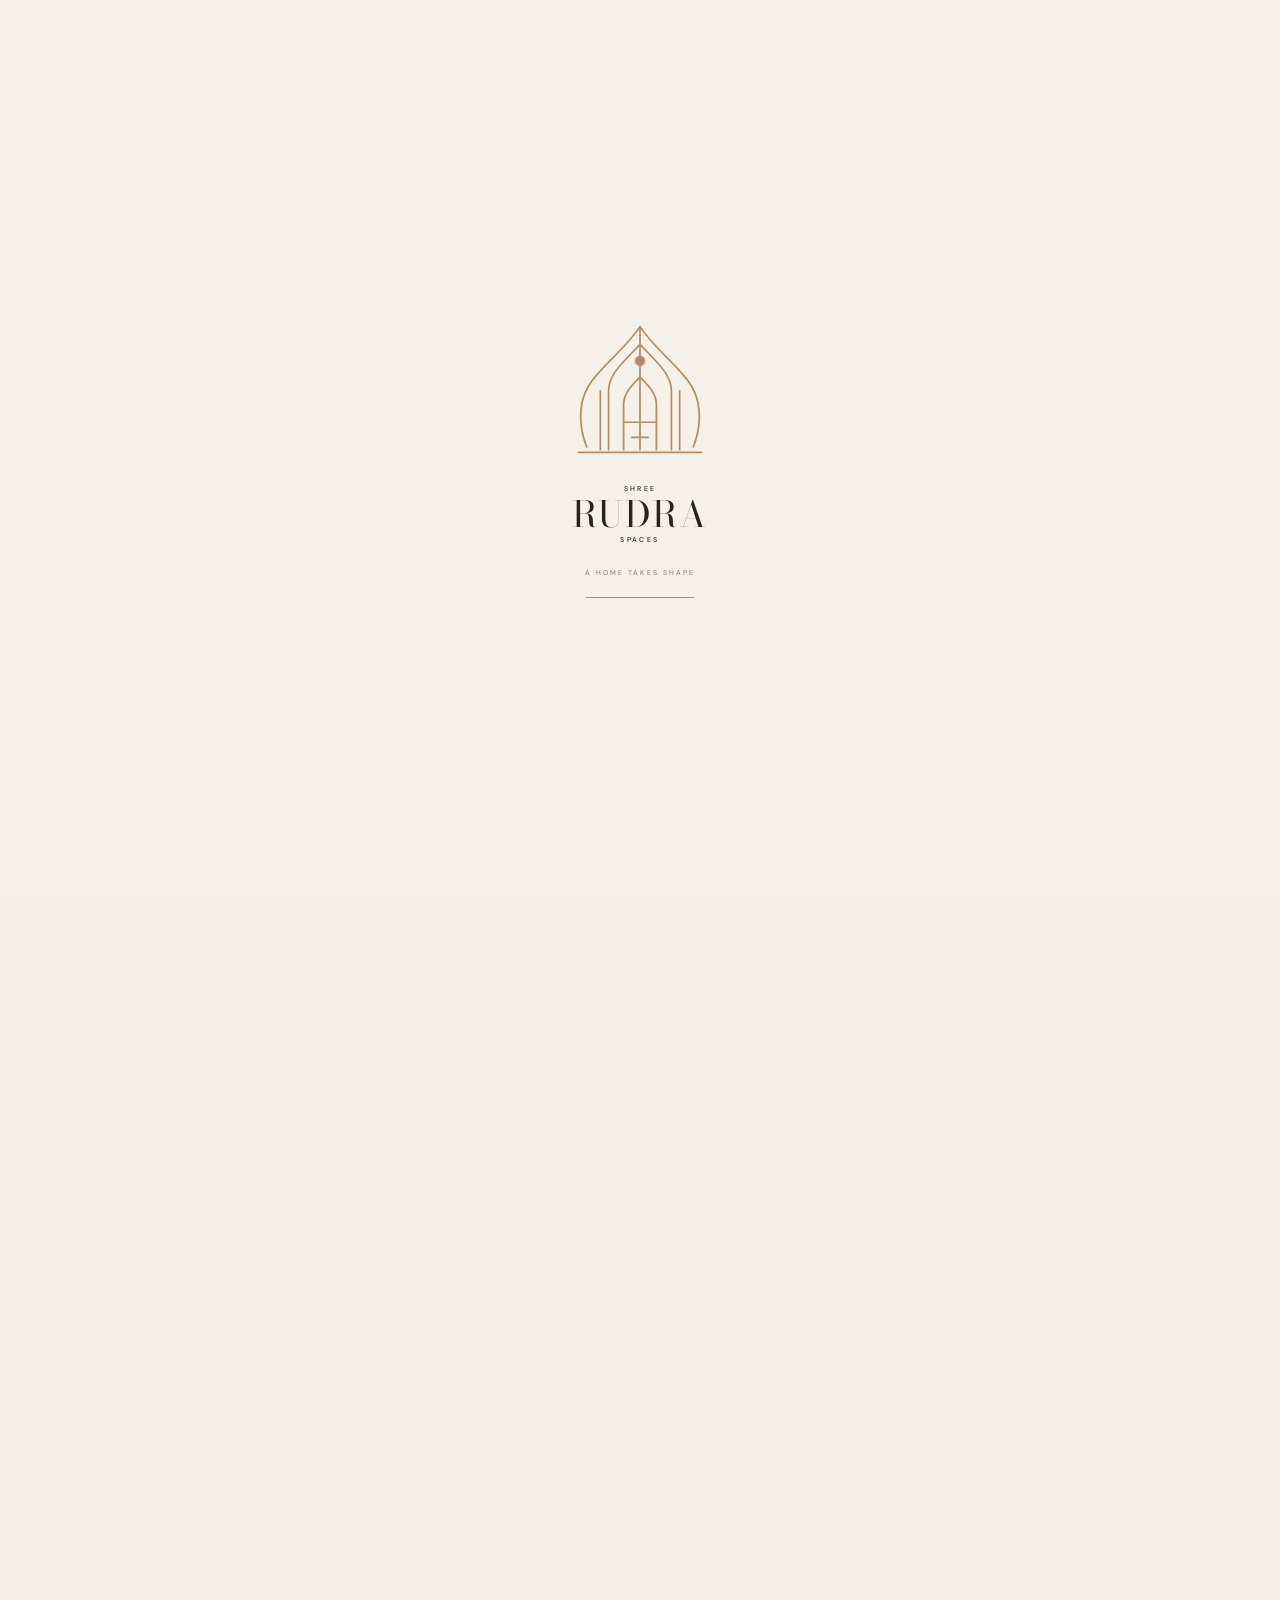
==== commit d50316d5: "Feature client homes and refine contact details" ====
--- a/index.html
+++ b/index.html
@@ -9,8 +9,8 @@
     <link rel="preconnect" href="https://fonts.googleapis.com" />
     <link rel="preconnect" href="https://fonts.gstatic.com" crossorigin />
     <link href="https://fonts.googleapis.com/css2?family=Bodoni+Moda:ital,opsz,wght@0,6..96,400;0,6..96,500;0,6..96,600;1,6..96,400;1,6..96,500&family=DM+Sans:wght@400;500;600&display=swap" rel="stylesheet" />
-    <link rel="stylesheet" href="styles.css?v=10" />
-    <script src="script.js?v=3" defer></script>
+    <link rel="stylesheet" href="styles.css?v=11" />
+    <script src="script.js?v=4" defer></script>
   </head>
   <body>
     <header class="site-header" id="top">
@@ -27,24 +27,29 @@
 
     <main>
       <section class="hero" aria-label="Featured interior">
-        <div class="hero-image" id="heroImage" role="img" aria-label="Indian home living room with warm wood and family seating"></div>
+        <div class="hero-image" id="heroImage" role="img" aria-label="Sunlit home balcony with warm seating and indoor plants"></div>
         <div class="hero-shade"></div>
         <div class="hero-topline"><span>INDIAN HOMES · 3BHK · VILLAS</span><span>HYDERABAD · INDIA</span></div>
-        <div class="hero-content">
-          <p class="eyebrow hero-eyebrow">ROOM-BY-ROOM, AND ALL TOGETHER</p>
-          <h1>Thoughtfully<br /><em>designed.</em></h1>
-          <p class="hero-subtitle">Beautifully lived.</p>
-          <a href="spaces.html" class="button button-light">Explore our spaces <span>↗</span></a>
+        <span class="hero-disclaimer">Names and areas shown as supplied · photographs are illustrative</span>
+        <div class="hero-client-rail" role="group" aria-label="Featured client homes">
+          <button type="button" data-home-choice="0" aria-pressed="true"><span>Aditya Varma</span><small>2,750 SQ FT</small></button>
+          <button type="button" data-home-choice="1" aria-pressed="false"><span>Arahav Mehta</span><small>2,450 SQ FT</small></button>
+          <button type="button" data-home-choice="2" aria-pressed="false"><span>Ananya Rao</span><small>3,200 SQ FT</small></button>
+          <button type="button" data-home-choice="3" aria-pressed="false"><span>Vikram Reddy</span><small>2,800 SQ FT</small></button>
+          <button type="button" data-home-choice="4" aria-pressed="false"><span>Neha Sharma</span><small>1,850 SQ FT</small></button>
+          <button type="button" data-home-choice="5" aria-pressed="false"><span>Rohan Kapoor</span><small>2,100 SQ FT</small></button>
+          <button type="button" data-home-choice="6" aria-pressed="false"><span>Ishita Nair</span><small>3,600 SQ FT</small></button>
+          <button type="button" data-home-choice="7" aria-pressed="false"><span>Priya Desai</span><small>1,650 SQ FT</small></button>
+          <span class="sr-only" id="homeSlideAnnouncement" aria-live="polite">Aditya Varma, 2,750 square feet</span>
         </div>
-        <div class="hero-caption"><span class="caption-title" id="slideTitle">The Courtyard Villa</span><span id="slideNote">3BHK VILLA · TEAK · FAMILY LIVING</span></div>
-        <div class="hero-controls"><span class="slide-count"><b id="slideNumber">01</b> / 04</span><button aria-label="Previous space" id="prevSlide">←</button><button aria-label="Next space" id="nextSlide">→</button></div>
+        <div class="hero-controls"><span class="slide-count"><b id="slideNumber">01</b> / 08</span><button aria-label="Previous home" id="prevSlide">←</button><button aria-label="Next home" id="nextSlide">→</button></div>
         <a class="scroll-cue" href="#studio"><span></span> SCROLL TO EXPLORE</a>
       </section>
 
       <section class="intro section-pad" id="studio">
         <div class="section-kicker"><span>01 — A MORE PERSONAL APPROACH</span><span>THE STUDIO</span></div>
         <div class="intro-grid">
-          <h2>Good design is<br />felt <em>every day.</em></h2>
+          <h1>Your home.<br /><em>Your story.</em></h1>
           <div class="intro-copy"><p>We design Indian homes around the way families live: a welcoming living room, a hardworking kitchen, restful bedrooms and the details that bring the whole 3BHK together.</p><a class="text-link" href="studio.html">A little about our studio <span>↗</span></a></div>
         </div>
         <div class="values-row"><span>PERSONAL BY DESIGN</span><span>ROOTED IN MATERIALS</span><span>MADE FOR REAL LIFE</span></div>
--- a/styles.css
+++ b/styles.css
@@ -227,3 +227,30 @@
 .site-header .menu-toggle{box-shadow:0 3px 0 #a9845e}
 .menu-close{box-shadow:0 2px 0 #c7b59f}
 @media(prefers-reduced-motion:reduce){.loader-caption,.loader-progress i{animation:none!important;opacity:1;transform:none}}
+
+/* Full image led homepage, with the client selectors kept over the image. */
+.site-header:not(.inner-header)>.brand{position:absolute;left:50%;transform:translateX(-50%);color:#2b241f}
+.site-header:not(.inner-header)>.brand .brand-mark{display:none}
+.site-header:not(.inner-header)>.brand .brand-name{text-align:center}
+.site-header:not(.inner-header)>.brand .brand-name strong{font-size:clamp(25px,3vw,34px);letter-spacing:.14em}
+.site-header:not(.inner-header)>.desktop-nav{display:none}
+.site-header:not(.inner-header)>.header-cta{color:#2b241f;border-color:#2b241f80;background:#f5efe988}
+.site-header:not(.inner-header)>.menu-toggle{background:#f5efe955;border-color:#2b241f80}
+.site-header:not(.inner-header)>.menu-toggle span{border-color:#2b241f}
+.hero-content{display:none}
+.hero-shade{background:linear-gradient(180deg,#17130c05 0%,#17130c00 37%,#17130c18 65%,#17130ca6 100%)}
+.hero-client-rail{position:absolute;z-index:2;left:5.2%;bottom:34px;width:calc(100% - 230px);display:grid;grid-template-columns:repeat(8,minmax(0,1fr));border-bottom:1px solid #ffffff65}
+.hero-client-rail button{display:flex;flex-direction:column;align-items:flex-start;justify-content:flex-end;gap:7px;min-width:0;padding:0 9px 12px;border:0;border-bottom:2px solid transparent;background:none;color:white;text-align:left;opacity:.62;cursor:pointer;transition:opacity .3s,border-color .3s,transform .3s}
+.hero-client-rail button:hover{opacity:.9;transform:translateY(-2px)}
+.hero-client-rail button[aria-pressed=true]{opacity:1;border-bottom-color:#fff}
+.hero-client-rail button span{font:400 15px var(--serif);white-space:nowrap;overflow:hidden;text-overflow:ellipsis;max-width:100%}
+.hero-client-rail button small{font:500 7px var(--sans);letter-spacing:.13em}
+.hero-disclaimer{position:absolute;z-index:2;left:5.2%;bottom:94px;color:#fff;font-size:7px;letter-spacing:.16em;text-transform:uppercase;text-shadow:0 1px 8px #211a16}
+.hero-controls{z-index:3;bottom:32px}
+.sr-only{position:absolute;width:1px;height:1px;padding:0;margin:-1px;overflow:hidden;clip:rect(0,0,0,0);white-space:nowrap;border:0}
+.intro h1{font:400 clamp(48px,6.4vw,86px)/.98 var(--serif);letter-spacing:-.055em;margin:0}
+.intro h1 em{color:var(--clay);font-weight:400}
+@media(max-width:800px){.site-header:not(.inner-header)>.brand .brand-name strong{font-size:27px}}
+@media(max-width:1050px){.hero-client-rail{left:5%;bottom:25px;width:calc(100% - 112px);display:flex;overflow-x:auto;scroll-snap-type:x mandatory;scrollbar-width:none}.hero-client-rail::-webkit-scrollbar{display:none}.hero-client-rail button{flex:0 0 132px;scroll-snap-align:start;padding-left:8px;padding-right:8px}.hero-controls{right:4.5%;bottom:23px;gap:6px}.hero-controls .slide-count{display:none}.hero-controls button{width:31px;height:31px}.hero-disclaimer{left:5%;bottom:82px;font-size:6px;letter-spacing:.1em}}
+@media(max-width:560px){.hero-client-rail{left:5%;bottom:25px;width:calc(100% - 112px);display:flex;overflow-x:auto;scroll-snap-type:x mandatory;scrollbar-width:none}.hero-client-rail::-webkit-scrollbar{display:none}.hero-client-rail button{flex:0 0 126px;scroll-snap-align:start;padding-left:8px;padding-right:8px}.hero-client-rail button span{font-size:15px}.hero-client-rail button small{font-size:7px}.hero-disclaimer{left:5%;bottom:82px;font-size:6px;letter-spacing:.1em}.hero-controls{right:4.5%;bottom:23px;gap:6px}.hero-controls .slide-count{display:none}.hero-controls button{width:31px;height:31px}.intro h1{font-size:clamp(48px,12vw,64px)}}
+.hero-image{background-image:url('https://images.pexels.com/photos/34101200/pexels-photo-34101200/free-photo-of-cozy-balcony-with-sunset-and-indoor-plants-vibe.jpeg?auto=compress&cs=tinysrgb&w=2400')}
